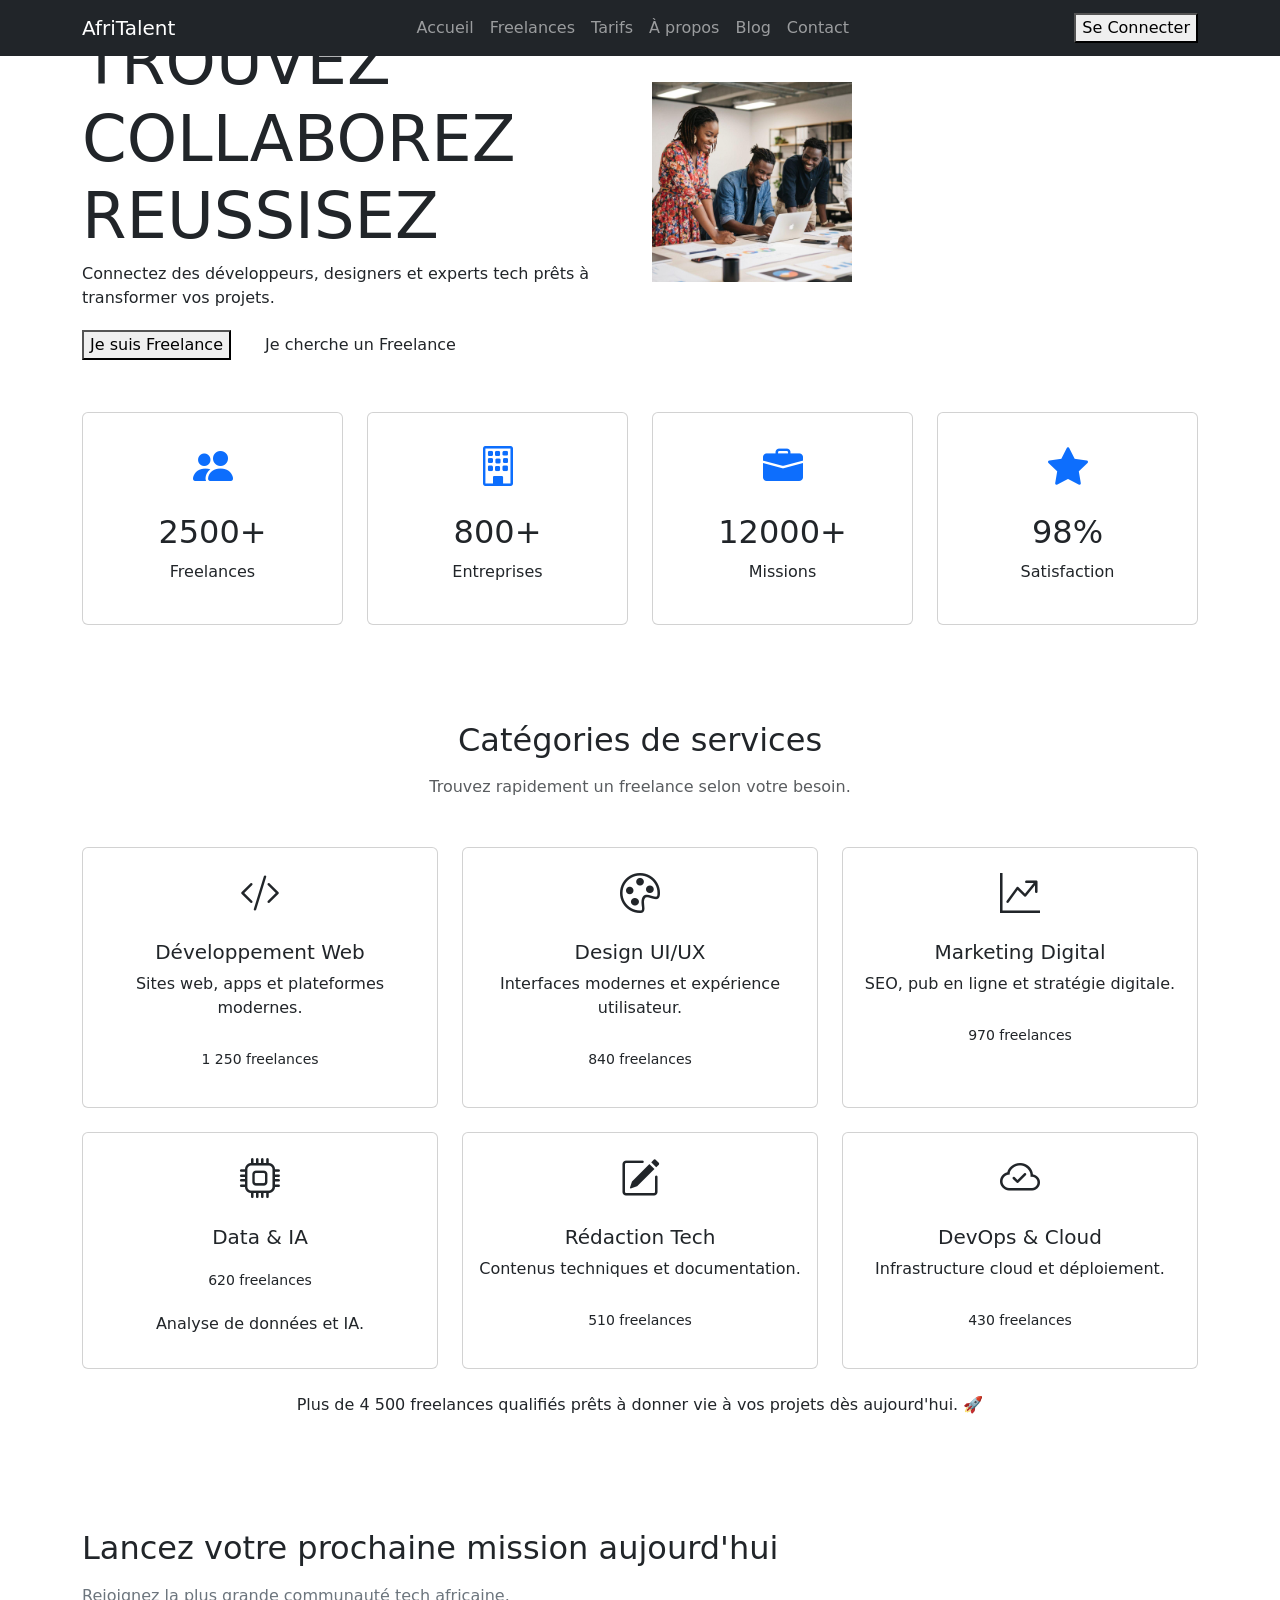
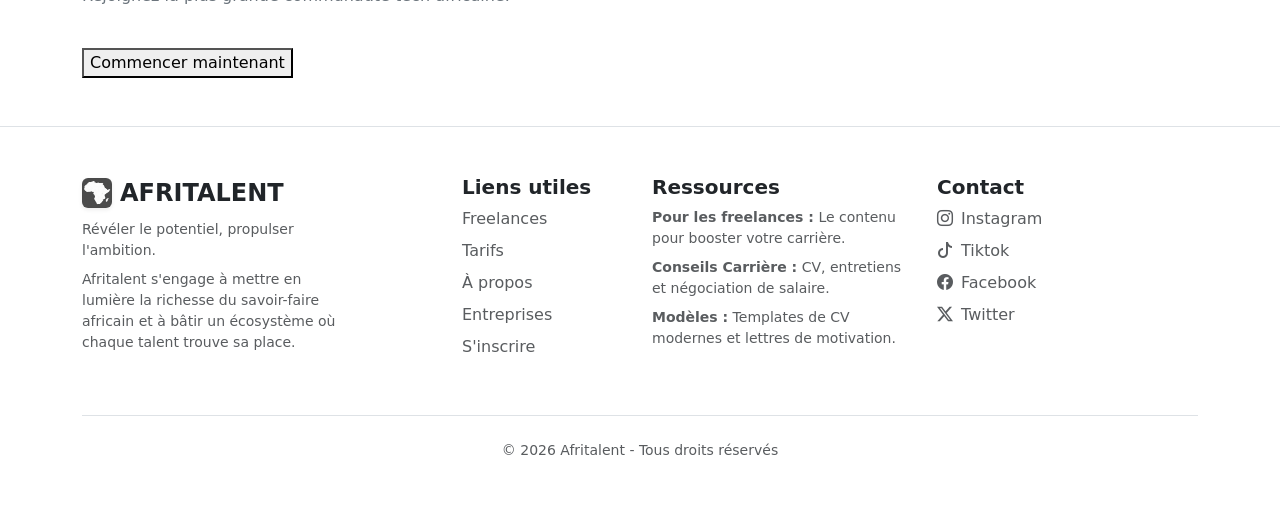
==== index.html @ 34db1966 "HTML : structure complète des 5 pages avec sections et contenu texte" ====
<!DOCTYPE html>
<html lang="fr">
<head>
    <meta charset="UTF-8">
    <meta name="viewport" content="width=device-width, initial-scale=1.0">
    <title>AfriTalent - Accueil</title>
       <!-- Bootstrap 5 via CDN : feuille de style -->
    <link href="https://cdn.jsdelivr.net/npm/bootstrap@5.3.7/dist/css/bootstrap.min.css" rel="stylesheet">
    <link href="https://cdn.jsdelivr.net/npm/bootstrap-icons@1.11.3/font/bootstrap-icons.css" rel="stylesheet">

      <!-- feuille de style -->
    <link rel="stylesheet" href="css/style.css">
</head>
<body>
 <!-- le contenue de mon site-->
<header>
 <!-- NAVBAR -->
 <nav class="navbar navbar-expand-lg fixed-top navbar-dark bg-dark ">
    <div class="container">

        <a class="navbar-brand" href="#">
            AfriTalent
        </a>

        <button class="navbar-toggler" type="button" data-bs-toggle="collapse" data-bs-target="#menu">
            <span class="navbar-toggler-icon"></span>
        </button>

        <div class="collapse navbar-collapse" id="menu">

            <ul class="navbar-nav mx-auto">

                <li class="nav-item"><a class="nav-link" href="index.html">Accueil</a></li>
                <li class="nav-item"><a class="nav-link" href="freelances.html">Freelances</a></li>
                <li class="nav-item"><a class="nav-link" href="tarif.html">Tarifs</a></li>
                <li class="nav-item"><a class="nav-link" href="about.html">À propos</a></li>
                <li class="nav-item"><a class="nav-link" href="contact.html">Blog</a></li>
                <li class="nav-item"><a class="nav-link" href="contact.html">Contact</a></li>

            </ul>

            <!-- Boutons à droite -->
            <div class="d-flex align-items-center gap-2">

                

               <button class="btn-gold"> Se Connecter </button>
            </div>

        </div>
    </div>
 </nav>
</header>
 <!-- HERO -->

<main>
  <section class="hero">

    <div class="container">

        <div class="row align-items-center">

            <div class="col-lg-6">

                <h1 class="mt-4 display-3">
                     TROUVEZ <br>
                     COLLABOREZ
                    <span>REUSSISEZ</span>
                    
                </h1>

                <p>
                    Connectez des développeurs, designers et experts tech
                    prêts à transformer vos projets.
                </p>

                <button class="btn-gold me-3">
                    Je suis Freelance
                </button>

                <button class="btn btn-gold">
                    Je cherche un Freelance
                </button>

            </div>

            <div class="col-lg-6">

                <img
                src="images/imageindex.jpg " class="hero-img" alt="Team" width="200">
                   <!-- Carte 1 -->
                     
            </div>

        </div>

    </div>

  </section>

  <!-- STATS -->
 <section class="container py-5">

    <div class="row g-4 text-center ">

        <!-- Freelances -->
        <div class="col-md-3 col-6">
            <div class="stat-box card h-100 py-4">

                <i class="bi bi-people-fill fs-1 text-primary  statt"></i><h2 class="mt-3">2500+</h2>
                <p>Freelances</p>
                

                

            </div>
        </div>

        <!-- Entreprises -->
        <div class="col-md-3 col-6">
            <div class="stat-box card h-100 py-4">

                <i class="bi bi-building fs-1 text-primary  statt"></i>

                <h2 class="mt-3">800+</h2>
                <p>Entreprises</p>

            </div>
        </div>

        <!-- Missions -->
        <div class="col-md-3 col-6">
            <div class="stat-box card h-100 py-4">

                <i class="bi bi-briefcase-fill fs-1 text-primary statt"></i>

                <h2 class="mt-3">12000+</h2>
                <p>Missions</p>

            </div>
        </div>

        <!-- Satisfaction -->
        <div class="col-md-3 col-6">
            <div class="stat-box card h-100 py-4">

                <i class="bi bi-star-fill fs-1 text-primary statt"></i>

                <h2 class="mt-3">98%</h2>
                <p>Satisfaction</p>

            </div>
        </div>

    </div>

  </section>


 <!-- SERVICES -->
 <section class="py-5">
  <div class="container">

    <h2 class="text-center mb-3">Catégories de services</h2>
    <p class="text-center mb-5 text-muted">
      Trouvez rapidement un freelance selon votre besoin.
    </p>

    <div class="row g-4">

      <!-- Web -->
      <div class="col-md-4">
        <div class="card h-100 text-center service-card">
          <div class="card-body">

            <i class="bi bi-code-slash fs-1 statt"></i>

            <h5 class="card-title mt-3">Développement Web</h5>

           

            <p class="card-text">Sites web, apps et plateformes modernes.</p>
             <!-- bouton freelances -->
            <button class="btn btn-sm btn-gold rounded-pill mt-2 mb-3">
              1 250 freelances
            </button>

          </div>
        </div>
      </div>

      <!-- Design -->
      <div class="col-md-4">
        <div class="card h-100 text-center service-card">
          <div class="card-body">

            <i class="bi bi-palette fs-1 statt"></i>

            <h5 class="card-title mt-3">Design UI/UX</h5>

            <p class="card-text">Interfaces modernes et expérience utilisateur.</p>
            
            <button class="btn btn-sm btn-gold rounded-pill mt-2 mb-3">
              840 freelances
            </button>


          </div>
        </div>
      </div>

      <!-- Marketing -->
      <div class="col-md-4">
        <div class="card h-100 text-center service-card">
          <div class="card-body">

            <i class="bi bi-graph-up-arrow fs-1 text-gold"></i>

            <h5 class="card-title mt-3">Marketing Digital</h5>

          

            <p class="card-text">SEO, pub en ligne et stratégie digitale.</p>
              <button class="btn btn-sm btn-gold rounded-pill mt-2 mb-3">
              970 freelances
            </button>

          </div>
        </div>
      </div>

      <!-- Data IA -->
      <div class="col-md-4">
        <div class="card h-100 text-center service-card">
          <div class="card-body">

            <i class="bi bi-cpu fs-1 text-gold"></i>

            <h5 class="card-title mt-3">Data & IA</h5>

            <button class="btn btn-sm btn-gold rounded-pill mt-2 mb-3">
              620 freelances
            </button>

            <p class="card-text">Analyse de données et IA.</p>

          </div>
        </div>
      </div>

      <!-- Rédaction -->
      <div class="col-md-4">
        <div class="card h-100 text-center service-card">
          <div class="card-body">

            <i class="bi bi-pencil-square fs-1 text-gold"></i>

            <h5 class="card-title mt-3">Rédaction Tech</h5>

           

            <p class="card-text">Contenus techniques et documentation.</p>
             <button class="btn btn-sm btn-gold rounded-pill mt-2 mb-3">
              510 freelances
            </button>

          </div>
        </div>
      </div>

      <!-- DevOps -->
      <div class="col-md-4">
        <div class="card h-100 text-center service-card">
          <div class="card-body">

            <i class="bi bi-cloud-check fs-1 text-gold"></i>

            <h5 class="card-title mt-3">DevOps & Cloud</h5>

            

            <p class="card-text">Infrastructure cloud et déploiement.</p>
               <button class="btn btn-sm btn-gold rounded-pill mt-2 mb-3">
              430 freelances
            </button>
          </div>
        </div>
      </div>
       
    </div>
     <p class="text-center mt-4">
            Plus de 4 500 freelances qualifiés prêts à donner vie à vos projets dès aujourd'hui. 🚀
        </p>
  </div>
 </section>


 <!-- CTA -->

 <section class="container my-5">

    <div class="cta">

        <h2>
            Lancez votre prochaine mission aujourd'hui
        </h2>

        <p class="mt-3 text-secondary">
            Rejoignez la plus grande communauté tech africaine.
        </p>

        <button class="btn-gold mt-4">
            Commencer maintenant
        </button>

    </div>

 </section>

 <footer>

    <footer class="py-5  border-top footer border-top" >
  <div class="container fade-in-section  ">
    <div class="row">
      <!-- Section Logo et Description (Col 1) -->
      <div class="col-lg-3 mb-3">
        <a class="d-inline-flex align-items-center mb-2 link-dark text-decoration-none" href="/" aria-label="Afritalent">
          <img src="images/afrique.jpg" width="30" height="30" class="me-2 rounded shadow-sm" alt="Afrique">
          <span class="fs-4 fw-bold">AFRITALENT</span>
        </a>
        <ul class="list-unstyled small text-muted">
          <li class="mb-2">Révéler le potentiel, propulser l'ambition.</li>
          <li class="mb-2">Afritalent s'engage à mettre en lumière la richesse du savoir-faire africain et à bâtir un écosystème où chaque talent trouve sa place.</li>
        </ul>
      </div>

      <!-- Liens Utiles (Col 2) -->
      <div class="col-12 col-md-6 col-lg-2 mb-3 offset-lg-1 mb-3">
        <h5 class="fw-bold">Liens utiles</h5>
        <ul class="list-unstyled">
          <li class="mb-2"><a href="freelances.html" class="text-decoration-none text-muted">Freelances</a></li>
          <li class="mb-2"><a href="tarifs.html" class="text-decoration-none text-muted">Tarifs</a></li>
          <li class="mb-2"><a href="about.html" class="text-decoration-none text-muted">À propos</a></li>
          <li class="mb-2"><a href="entreprises.html" class="text-decoration-none text-muted">Entreprises</a></li>
          <li class="mb-2"><a href="contact.html" class="text-decoration-none text-muted">S'inscrire</a></li>
        </ul>
      </div>

      <!-- Ressources (Col 3) -->
      <div class="col-12 col-md-6 col-lg-3  mb-3">
        <h5 class="fw-bold">Ressources</h5>
        <ul class="list-unstyled small text-muted">
          <li class="mb-2"><strong>Pour les freelances :</strong> Le contenu pour booster votre carrière.</li>
          <li class="mb-2"><strong>Conseils Carrière :</strong> CV, entretiens et négociation de salaire.</li>
          <li class="mb-2"><strong>Modèles :</strong> Templates de CV modernes et lettres de motivation.</li>
        </ul>
      </div>

      <!-- Contact / Social (Col 4) -->
      <div class="col-6 col-lg-2 mb-3">
        <h5 class="fw-bold">Contact</h5>
        <ul class="list-unstyled">
          <li class="mb-2">
            <a href="https://instagram.com" class="text-decoration-none text-muted">
              <i class="bi bi-instagram me-2"></i>Instagram
            </a>
          </li>
          <li class="mb-2">
            <a href="https://tiktok.com" class="text-decoration-none text-muted">
              <i class="bi bi-tiktok me-2"></i>Tiktok
            </a>
          </li>
          <li class="mb-2">
            <a href="https://facebook.com" class="text-decoration-none text-muted">
              <i class="bi bi-facebook me-2"></i>Facebook
            </a>
          </li>
          <li class="mb-2">
            <a href="https://twitter.com" class="text-decoration-none text-muted">
              <i class="bi bi-twitter-x me-2"></i>Twitter
            </a>
          </li>
        </ul>
      </div>
    </div>

    <!-- Copyright -->
    <div class="pt-4 mt-4 border-top text-center">
      <p class="text-muted small">© 2026 Afritalent - Tous droits réservés</p>
    </div>
  </div>
</footer>

</section>

 </footer>
</main>




     <!-- Bootstrap 5 via CDN : script JavaScript -->
    <script src="https://cdn.jsdelivr.net/npm/bootstrap@5.3.7/dist/js/bootstrap.bundle.min.js"></script>
     <!--  script JavaScript -->
    <script src="js/main.js"></script>

</body>
</html>
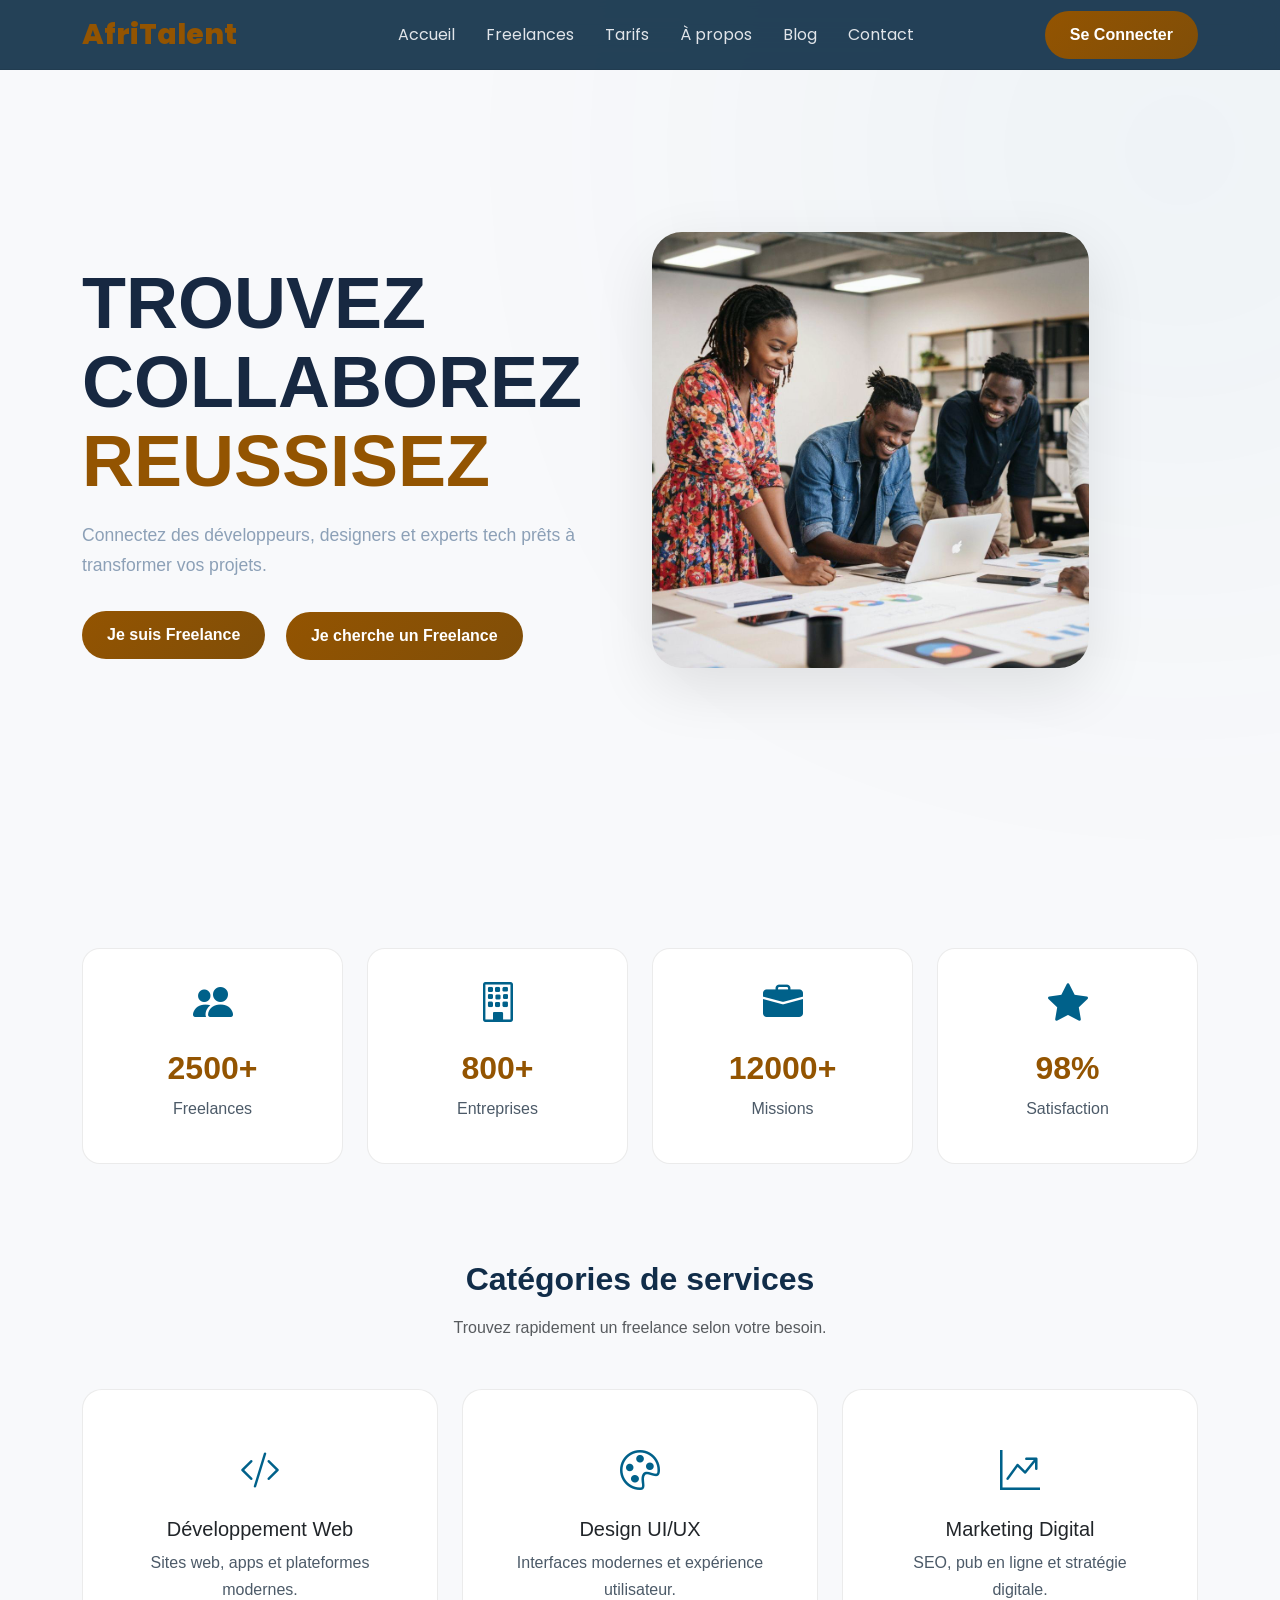
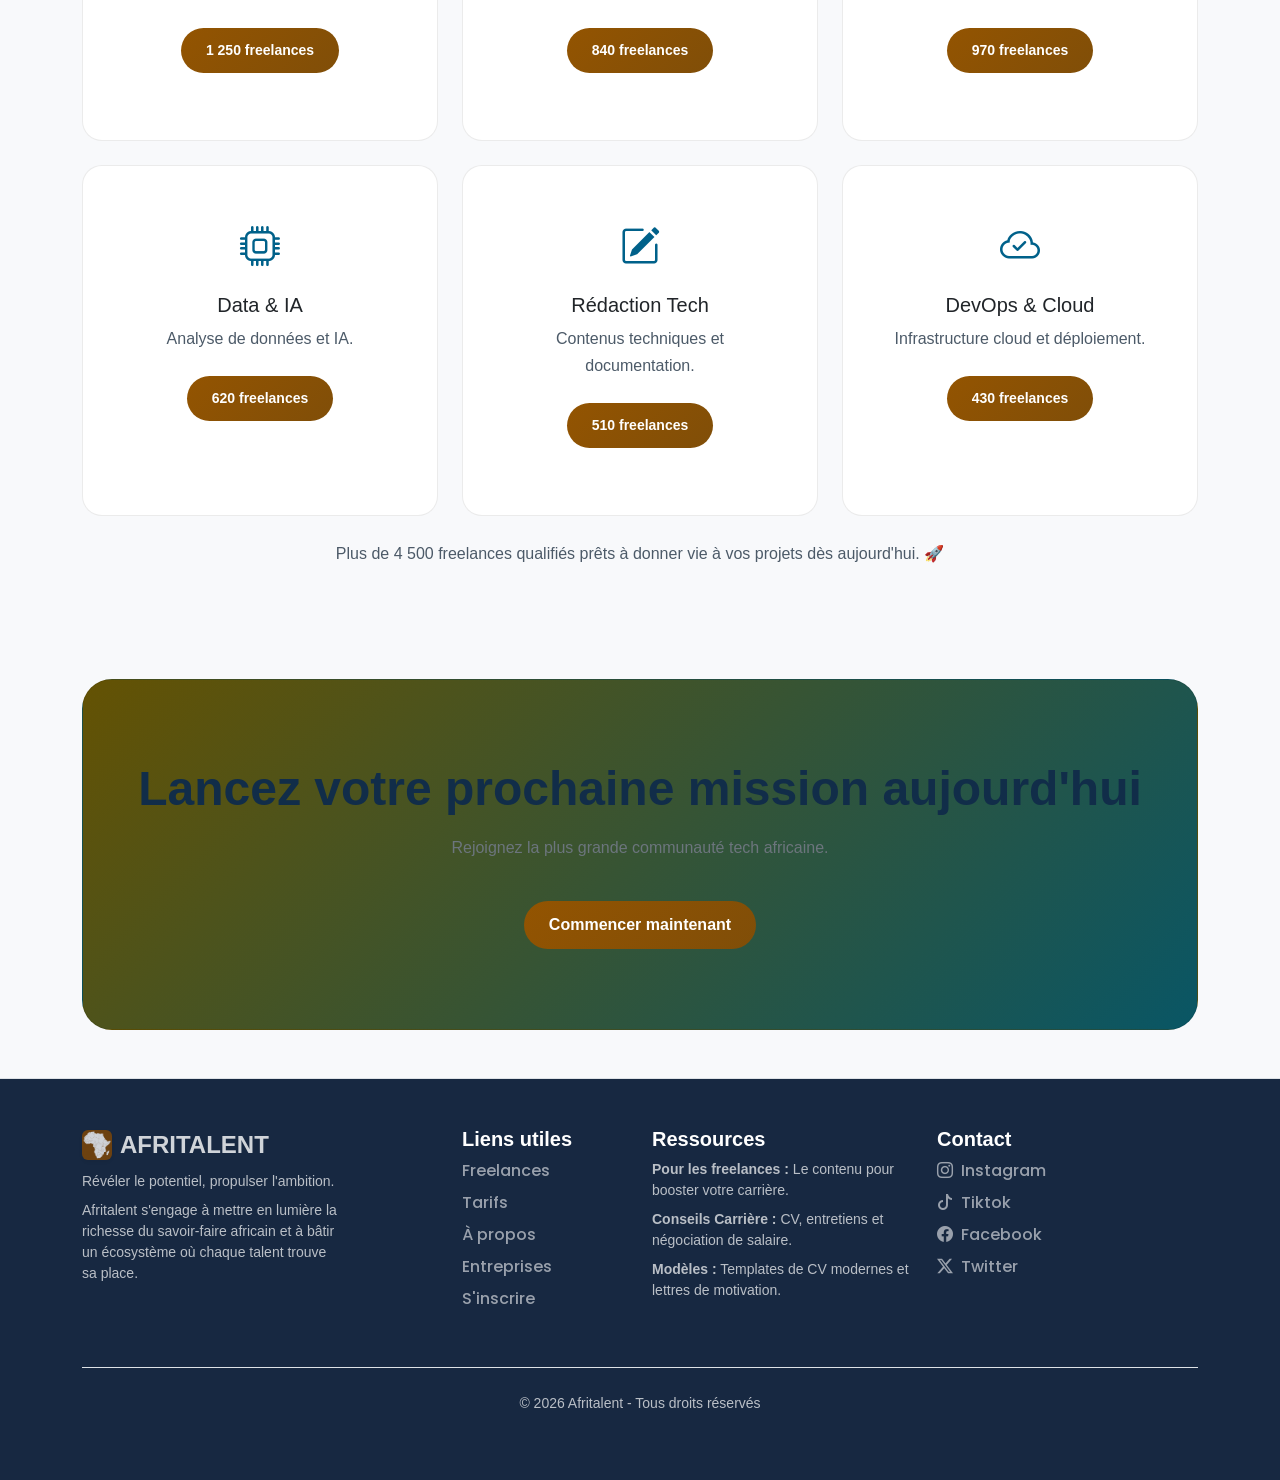
==== commit 0b347516: "CSS : variables, typographie, layout général et styles de base" ====
--- a/index.html
+++ b/index.html
@@ -7,6 +7,7 @@
        <!-- Bootstrap 5 via CDN : feuille de style -->
     <link href="https://cdn.jsdelivr.net/npm/bootstrap@5.3.7/dist/css/bootstrap.min.css" rel="stylesheet">
     <link href="https://cdn.jsdelivr.net/npm/bootstrap-icons@1.11.3/font/bootstrap-icons.css" rel="stylesheet">
+    <link href="https://fonts.googleapis.com/css2?family=Poppins:wght@300;400;500;600;700&display=swap" rel="stylesheet">
 
       <!-- feuille de style -->
     <link rel="stylesheet" href="css/style.css">
@@ -15,7 +16,7 @@
  <!-- le contenue de mon site-->
 <header>
  <!-- NAVBAR -->
- <nav class="navbar navbar-expand-lg fixed-top navbar-dark bg-dark ">
+ <nav class="navbar navbar-expand-lg fixed-top navbar-dark  ">
     <div class="container">
 
         <a class="navbar-brand" href="#">
@@ -23,7 +24,7 @@
         </a>
 
         <button class="navbar-toggler" type="button" data-bs-toggle="collapse" data-bs-target="#menu">
-            <span class="navbar-toggler-icon"></span>
+            <span class="navbar-toggler-icon"> </span>
         </button>
 
         <div class="collapse navbar-collapse" id="menu">
@@ -87,7 +88,7 @@
             <div class="col-lg-6">
 
                 <img
-                src="images/imageindex.jpg " class="hero-img" alt="Team" width="200">
+                src="images/imageindex.jpg " class="hero-img" alt="Team" >
                    <!-- Carte 1 -->
                      
             </div>
@@ -214,7 +215,7 @@
         <div class="card h-100 text-center service-card">
           <div class="card-body">
 
-            <i class="bi bi-graph-up-arrow fs-1 text-gold"></i>
+            <i class="bi bi-graph-up-arrow fs-1 statt"></i>
 
             <h5 class="card-title mt-3">Marketing Digital</h5>
 
@@ -234,16 +235,17 @@
         <div class="card h-100 text-center service-card">
           <div class="card-body">
 
-            <i class="bi bi-cpu fs-1 text-gold"></i>
+            <i class="bi bi-cpu fs-1 statt"></i>
 
             <h5 class="card-title mt-3">Data & IA</h5>
 
-            <button class="btn btn-sm btn-gold rounded-pill mt-2 mb-3">
+           
+
+            <p class="card-text">Analyse de données et IA.</p>
+             <button class="btn btn-sm btn-gold rounded-pill mt-2 mb-3">
               620 freelances
             </button>
 
-            <p class="card-text">Analyse de données et IA.</p>
-
           </div>
         </div>
       </div>
@@ -253,7 +255,7 @@
         <div class="card h-100 text-center service-card">
           <div class="card-body">
 
-            <i class="bi bi-pencil-square fs-1 text-gold"></i>
+            <i class="bi bi-pencil-square fs-1 statt"></i>
 
             <h5 class="card-title mt-3">Rédaction Tech</h5>
 
@@ -273,7 +275,7 @@
         <div class="card h-100 text-center service-card">
           <div class="card-body">
 
-            <i class="bi bi-cloud-check fs-1 text-gold"></i>
+            <i class="bi bi-cloud-check fs-1 statt"></i>
 
             <h5 class="card-title mt-3">DevOps & Cloud</h5>
 
@@ -319,14 +321,14 @@
 
  <footer>
 
-    <footer class="py-5  border-top footer border-top" >
+  <footer class="py-5  border-top footer border-top" >
   <div class="container fade-in-section  ">
     <div class="row">
       <!-- Section Logo et Description (Col 1) -->
       <div class="col-lg-3 mb-3">
         <a class="d-inline-flex align-items-center mb-2 link-dark text-decoration-none" href="/" aria-label="Afritalent">
           <img src="images/afrique.jpg" width="30" height="30" class="me-2 rounded shadow-sm" alt="Afrique">
-          <span class="fs-4 fw-bold">AFRITALENT</span>
+          <span class="fs-4 fw-bold text-white ">AFRITALENT</span>
         </a>
         <ul class="list-unstyled small text-muted">
           <li class="mb-2">Révéler le potentiel, propulser l'ambition.</li>
@@ -393,7 +395,7 @@
 
 </section>
 
- </footer>
+
 </main>
 
 
--- a/css/style.css
+++ b/css/style.css
@@ -0,0 +1,558 @@
+/* ==========================
+   RESET GLOBAL
+   Ici je remets tous les éléments à zéro
+   pour avoir un design propre et uniforme
+   ========================== */
+
+*{
+    margin:0; /* enlève les marges par défaut */
+    padding:0; /* enlève les espacements par défaut */
+    box-sizing:border-box; /* pour éviter les débordements */
+    font-family:'Outfit',sans-serif; /* police globale du site */
+}
+
+/* ==========================
+   THEME LIGHT (MON STYLE PRINCIPAL)
+   Ici je définis les couleurs générales du site
+   ========================== */
+
+body{
+    background:#c1dfff; /* couleur de fond du site */
+    color:#1a2c47; /* couleur principale du texte */
+    transition:.4s; /* animation douce quand changement */
+}
+
+/* VARIABLES CSS
+   Ici je stocke mes couleurs pour les réutiliser partout */
+:root{
+    --bg:#bfdaf6; /* fond global */
+    --card:#ffffff; /* couleur des cartes */
+
+    --primary:#00618a; /* couleur principale */
+    --primary-light:#0f7ea8; /* version claire */
+
+    --accent:#935401; /* couleur accent (boutons/titres) */
+    --accent-light:#804e08; /* version claire accent */
+
+    --text:#172841; /* texte principal */
+    --text-muted:#8ca0b7; /* texte secondaire */
+}
+.body{
+    background: var(--bg);
+}
+
+/* ==========================
+   NAVBAR (MENU EN HAUT)
+   ========================== */
+
+.navbar{
+    background:rgba(13, 45, 69, 0.9); /* fond semi transparent */
+    backdrop-filter:blur(20px); /* effet flou moderne */
+    border-bottom:1px solid rgba(0,0,0,0.08); /* petite séparation */
+}
+
+/* logo du site */
+.navbar-brand{
+    font-size:1.8rem; /* taille du logo */
+    font-weight:800; /* texte très gras */
+    color:var(--accent)!important; /* couleur accent */
+}
+
+/* liens du menu */
+.nav-link{
+    color:#e1e5ea!important; /* couleur des liens */
+    margin-left:15px; /* espace entre les liens */
+    transition:.3s; /* animation fluide */
+}
+
+/* effet quand je passe la souris sur les liens */
+.nav-link:hover{
+    color:var(--accent)!important; /* change couleur */
+}
+
+/* ==========================
+   BOUTON PRINCIPAL
+   ========================== */
+
+.btn-gold{
+    background:linear-gradient(
+        135deg,
+        var(--accent),
+        var(--accent-light)
+    ); /* dégradé du bouton */
+    color:white; /* texte blanc */
+    border:none; /* pas de bordure */
+    padding:12px 25px; /* espace interne */
+    border-radius:50px; /* bouton rond */
+    font-weight:700; /* texte gras */
+    transition:.3s; /* animation */
+}
+
+/* effet quand on passe la souris */
+.btn-gold:hover{
+    transform:translateY(-3px); /* petit effet de montée */
+}
+
+/* ==========================
+   HERO SECTION (ACCUEIL)
+   ========================== */
+
+.hero{
+    min-height:100vh; /* prend toute la hauteur écran */
+    display:flex; /* flexbox */
+    align-items:center; /* centre verticalement */
+    position:relative; /* pour les effets internes */
+    overflow:hidden; /* cache les débordements */
+}
+
+/* effet décoratif lumineux derrière le hero */
+.hero::before{
+    content:''; /* obligatoire pour afficher pseudo-element */
+    position:absolute;
+    width:500px;
+    height:500px;
+    background:var(--primary);
+    border-radius:50%; /* forme cercle */
+    filter:blur(250px); /* effet flou */
+    opacity:.12; /* transparence */
+    right:-150px; /* position droite */
+    top:-100px; /* position haut */
+}
+
+/* titre principal */
+.hero h1{
+    font-size:4.5rem; /* très grand titre */
+    font-weight:800; /* très gras */
+    line-height:1.1; /* espace entre lignes */
+    color: var(--text) !important;
+}
+
+/* mot accent dans le titre */
+.hero span{
+    color:var(--accent) ; /* couleur spéciale */
+}
+
+/* texte sous le titre */
+.hero p{
+    color:var(--text-muted); /* gris doux */
+    margin-top:20px; /* espace haut */
+    margin-bottom:30px; /* espace bas */
+    font-size:1.1rem; /* taille normale */
+}
+
+/* image du hero */
+.hero-img{
+    width:80%; /* je réduis la taille de l’image */
+    border-radius:30px; /* coins arrondis */
+    box-shadow:0 20px 60px rgba(0,0,0,.1); /* ombre douce */
+}
+
+/* ==========================
+   STATISTIQUES
+   ========================== */
+.stat-box{
+    background:var(--card);
+    padding:12px 15px;   /* 👈 réduit la hauteur */
+    border-radius:18px;
+    text-align:center;
+    border:1px solid rgba(0,0,0,0.08);
+    transition:.3s;
+    
+
+    min-height:50px;     /* 👈 rend la carte plus plate */
+    display:flex;        /* 👈 centre verticalement */
+    flex-direction:column;
+    justify-content:center;
+}
+/* effet hover des stats */
+.stat-box:hover{
+    transform:translateY(-8px); /* monte légèrement */
+    border: #003349;
+}
+
+/* nombre des stats */
+.stat-box h2{
+    color:var(--accent); /* couleur accent */
+    font-weight:800; /* gras */
+}
+
+/* ==========================
+   TITRES DE SECTION
+   ========================== */
+
+.section-title{
+    font-size:3rem; /* grand titre */
+    font-weight:800; /* gras */
+    text-align:center; /* centré */
+    margin-bottom:60px; /* espace bas */
+}
+
+/*
+   CARTES SERVICES
+   */
+
+.service-card{
+    background:var(--card); /* fond blanc */
+    border-radius:25px; /* coins arrondis */
+    overflow:hidden; /* cache débordement */
+    transition:.4s; /* animation */
+    border:1px solid var(--primary); /* bordure légère */
+}
+
+/* effet hover sur cartes */
+.service-card:hover{
+    transform:translateY(-10px); /* monte */
+    border-color:var(--primary-light); /* bordure bleue */
+    box-shadow:0 20px 40px rgba(0,0,0,0.08); /* ombre */
+}
+
+/* image dans les cartes */
+.service-card img{
+    width:100%; /* prend toute la largeur */
+    height:220px; /* hauteur fixe */
+    object-fit:cover; /* image bien coupée */
+}
+
+/* contenu carte */
+.service-card .content{
+    padding:25px; /* espace interne */
+}
+
+/* titre carte */
+.service-card h4{
+    font-weight:700; /* gras */
+}
+
+/* icônes */
+.service-card i{
+    color:var(--accent); /* couleur accent */
+    font-size:1.5rem; /* taille icône */
+}
+
+/* ==========================
+   CTA (BLOC ACTION)
+   ========================== */
+
+.cta{
+    background:linear-gradient(
+        135deg,
+        #645203,
+        #095665
+    ); /* dégradé clair */
+    border:1px solid rgba(0,0,0,0.08);
+    border-radius:30px;
+    padding:80px 40px;
+    text-align:center;
+}
+
+/* titre CTA */
+.cta h2{
+    font-size:3rem;
+    font-weight:800;
+}
+
+/* ==========================
+   FOOTER
+   ========================== */
+
+footer{
+    background:var(--text);   /* fond sombre */
+    color:#ffffff;        /* texte blanc */
+}
+
+footer a{
+    color:#ffffff !important;  /* liens blancs */
+    opacity:0.8;
+}
+
+footer a:hover{
+    opacity:1;
+    color:#064f69 !important; /* bleu au hover */
+}
+
+footer .text-muted{
+    color:rgba(255,255,255,0.7) !important;
+      
+}
+.af {
+    color: white !important;
+}
+
+/* ==========================
+   SECTION SERVICES GRID
+   ========================== */
+
+.services-categories{
+    padding: 100px 20px;
+    text-align: center;
+}
+
+/* grille responsive */
+.services-grid{
+    display: grid;
+    grid-template-columns: repeat(auto-fit, minmax(280px, 1fr));
+    gap: 30px;
+}
+
+/* cartes services */
+.service-card{
+    padding: 35px 25px;
+    border-radius: 20px;
+    background: #ffffff;
+    border: 1px solid rgba(0,0,0,0.08);
+    transition: all 0.35s ease;
+    cursor: pointer;
+}
+
+/* hover cartes */
+.service-card:hover{
+    transform: translateY(-10px);
+    border-color: var(--primary-light);
+    box-shadow: 0 20px 40px rgba(0,0,0,0.08);
+}
+
+/* icône services */
+.service-card .icon{
+    font-size: 3rem;
+    margin-bottom: 20px;
+}
+
+/* compteur freelances */
+.freelancers-count{
+    font-weight: 700;
+    color: var(--primary);
+}
+
+/* description section */
+.section-description{
+    max-width: 700px;
+    margin: 0 auto 60px;
+    font-size: 1.05rem;
+    line-height: 1.8;
+    color:#555;
+}
+
+/* texte bas de section */
+.services-footer{
+    margin-top: 50px;
+    font-size: 1.1rem;
+    font-weight: 600;
+}
+
+/* ==========================
+   BONUS FINAL
+   ========================== */
+
+.statt{
+    color:var(--primary) !important; /* couleur forcée */
+}
+
+/* css frelances */
+.special{
+    color: var(--accent) !important;
+}
+/* tarif */
+.Populaire{
+    background-color: var(--accent); /* bg pour le populaire */
+    border-color: var(--accent) !important;
+}
+/* css des boutons */
+/* Style de base pour tous les boutons */
+.btn-custom {
+    padding: 12px 24px !important;      /* Padding moyen */
+    border: none !important;
+    border-radius: 10px !important;
+    font-weight: bold !important;
+    cursor: pointer  !important;
+    
+}
+
+/* Couleur bleue nuit pour le premier */
+.b1 {
+    background-color:var(--text) !important; /* MidnightBlue */
+    color: white !important;
+}
+
+/* Couleur or pour le deuxième */
+.b2 {
+    background-color: var(--accent) !important; /* Gold */
+    color: #fcf9f9 !important;
+}
+.b3 {
+    background-color: var(--text);
+    color: #ffffff;
+}
+.border-gold{
+    border-radius: 10;
+    border-color: var(--accent);
+}
+ /* about */
+ /* =========================
+   CAROUSEL
+========================= */
+.carousel {
+  display: flex;
+  gap: 20px;
+  overflow-x: auto;
+  scroll-snap-type: x mandatory;
+  padding-bottom: 10px;
+  scroll-behavior: smooth;
+}
+
+.carousel::-webkit-scrollbar {
+  display: none;
+}
+
+
+
+/* hover */
+.carousel .card:hover {
+  transform: translateY(-6px);
+}
+
+/* =========================
+   CONTENU
+========================= */
+.carousel .card h3 {
+  font-size: 18px;
+  font-weight: 600;
+  margin-bottom: 10px;
+  color: inherit; /* IMPORTANT → respecte dark mode */
+}
+
+.carousel .card h3 i {
+  margin-right: 6px;
+  color: inherit; /* IMPORTANT → ne force pas bleu */
+}
+
+.carousel .card p {
+  font-size: 15px;
+  color: inherit; /* IMPORTANT → dark mode safe */
+  line-height: 1.5;
+}
+
+/* =========================
+   BOUTON
+========================= */
+.carousel .card button {
+  margin-top: 12px;
+  padding: 8px 14px;
+  
+
+  border: none;
+  border-radius: 10px;
+
+  background:var(--accent);
+  color: white;
+
+  cursor: pointer;
+  transition: 0.3s;
+}
+
+.carousel .card button:hover {
+  background: #02313e;
+  transform: scale(1.05);
+}
+/* 🌍 Police globale */
+body {
+    font-family: 'Poppins', sans-serif;
+    margin: 0;
+    padding: 0;
+    background-color: #f8f9fb;
+    color:var(--text);
+}
+
+/* 🔥 TITRES */
+h1 {
+    font-size: 2.5rem;
+    font-weight: 700;
+    color: var(--accent);
+    margin-bottom: 15px;
+}
+
+h2 {
+    font-size: 2rem;
+    font-weight: 600;
+    color: #112d49;
+}
+
+h3 {
+    font-size: 1.5rem;
+    font-weight: 600;
+    color: #1e354d;
+}
+
+/* 📄 PARAGRAPHES */
+p {
+    font-size: 1rem;
+    font-weight: 400;
+    line-height: 1.7;
+    color: #4c5a68;
+}
+
+/* 🔗 LIENS */
+
+a {
+    font-family: 'Poppins', sans-serif;
+    text-decoration: none;
+    color: var(--accent);
+    font-weight: 500;
+    transition: 0.3s;
+}
+
+a:hover {
+    color: var(--primary);
+    text-decoration: underline;
+}
+
+
+button:hover {
+    transform: translateY(-2px);
+    opacity: 0.9;
+}
+
+/* ✨ BONUS: petit style global clean */
+* {
+    box-sizing: border-box;
+}
+
+/* 🌍 Conteneur de la carte Google Maps */
+.map-container {
+    border-radius: 20px; /* arrondit les coins de la carte */
+    overflow: hidden; /* cache ce qui dépasse des bords arrondis */
+    height: 350px; /* fixe la hauteur de la carte */
+}
+
+/* 🗺️ iframe de la carte Google Maps */
+.map-container iframe {
+    width: 100%; /* prend toute la largeur du conteneur */
+    height: 100%; /* prend toute la hauteur du conteneur */
+    border: 0; /* enlève la bordure de l'iframe */
+}
+
+/* 🚫 Empêche le scroll horizontal sur toute la page */
+body {
+  overflow-x: hidden; /* cache le défilement horizontal */
+}
+/* 🖼️ IMAGE DE CONTACT (style général) */
+.contact-img {
+  border-radius: 20px; /* arrondit les coins de l'image */
+}
+
+/* 🖼️ IMAGE DE CONTACT (version complète + design moderne) */
+.contact-img {
+  width: 100%; /* l'image prend toute la largeur disponible */
+  max-width: 450px; /* limite la taille maximale */
+  border-radius: 18px; /* coins arrondis pour un style moderne */
+  border: 2px solid rgba(255,255,255,0.2); /* bordure légère transparente */
+  transition: all 0.4s ease; /* animation fluide lors des effets */
+  object-fit: cover; /* évite la déformation de l'image */
+}
+
+/* ✨ EFFET AU SURVOL (hover) */
+.contact-img:hover {
+  transform: scale(1.05); /* zoom léger au survol */
+  box-shadow: 0 10px 30px rgba(0, 0, 0, 0.4); /* ombre élégante */
+  border-color: #00bfff; /* bordure bleue au survol */
+}
+/* RESET CSS */
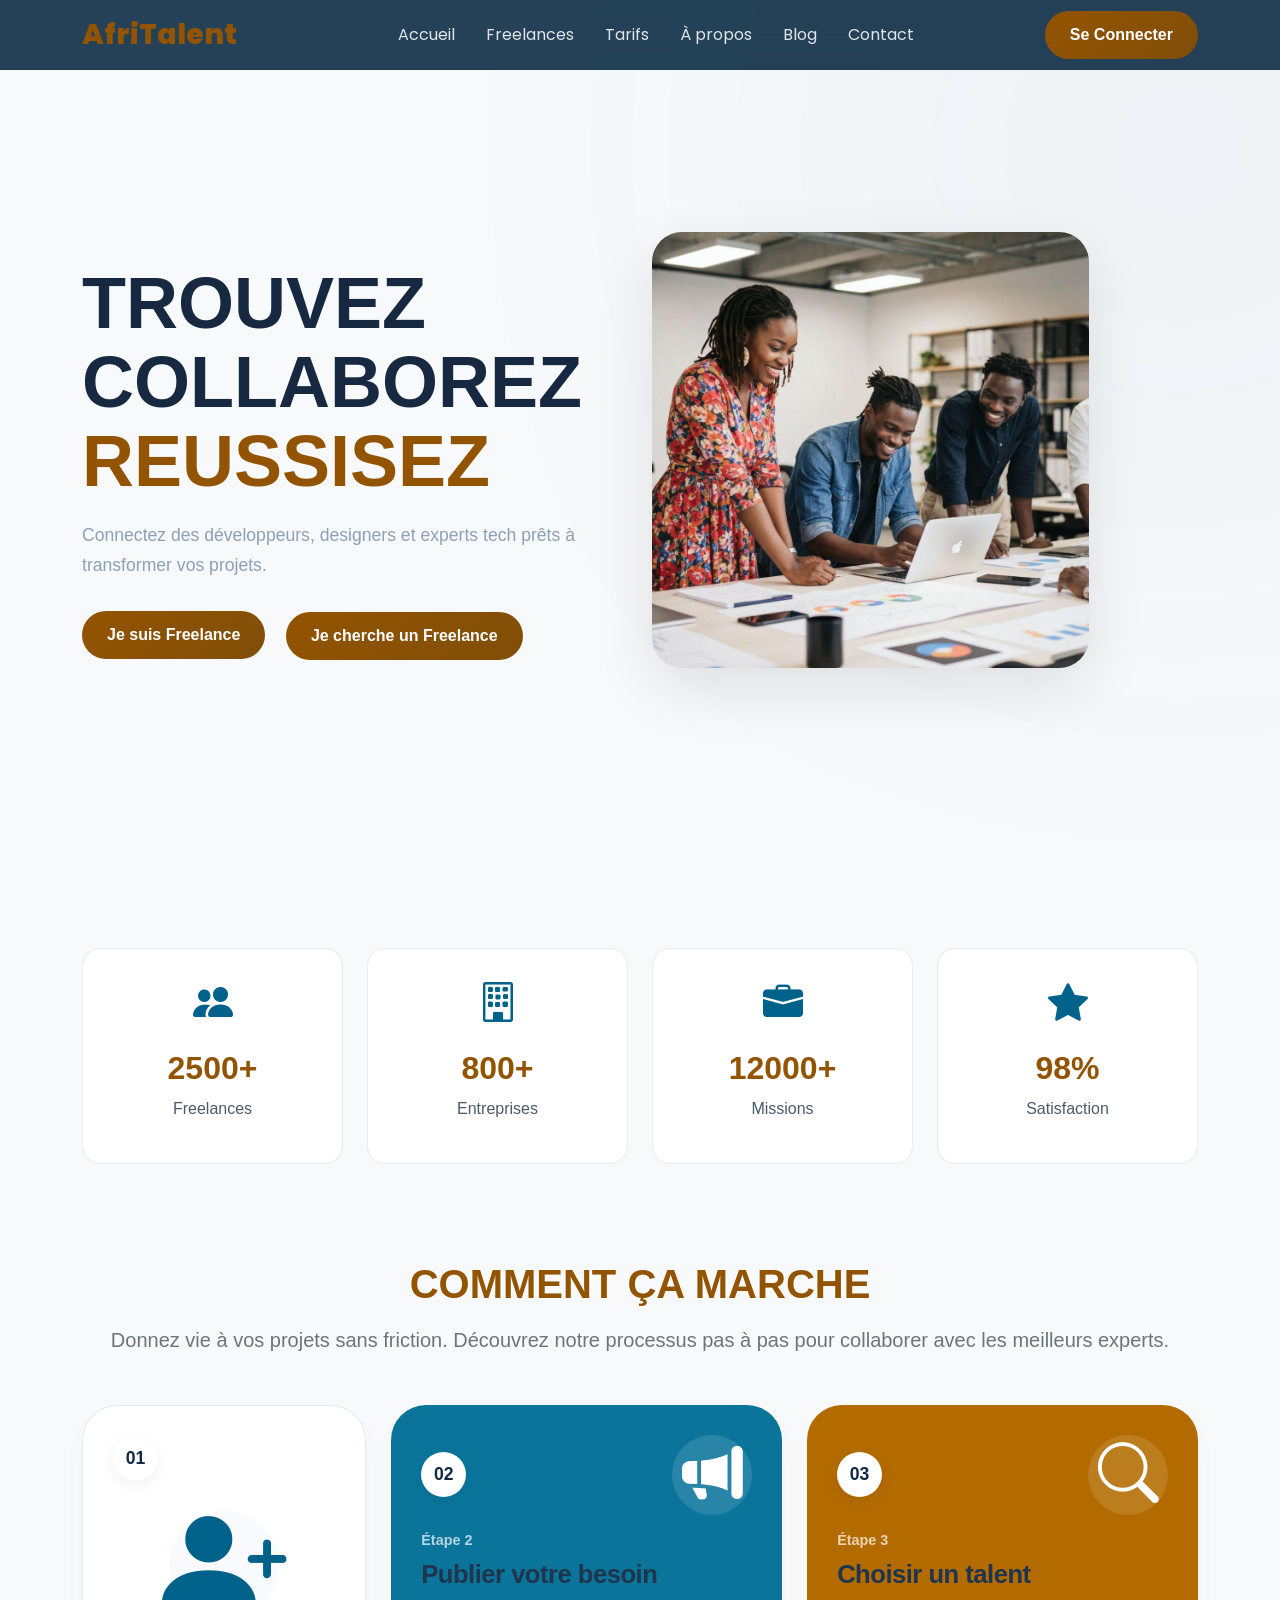
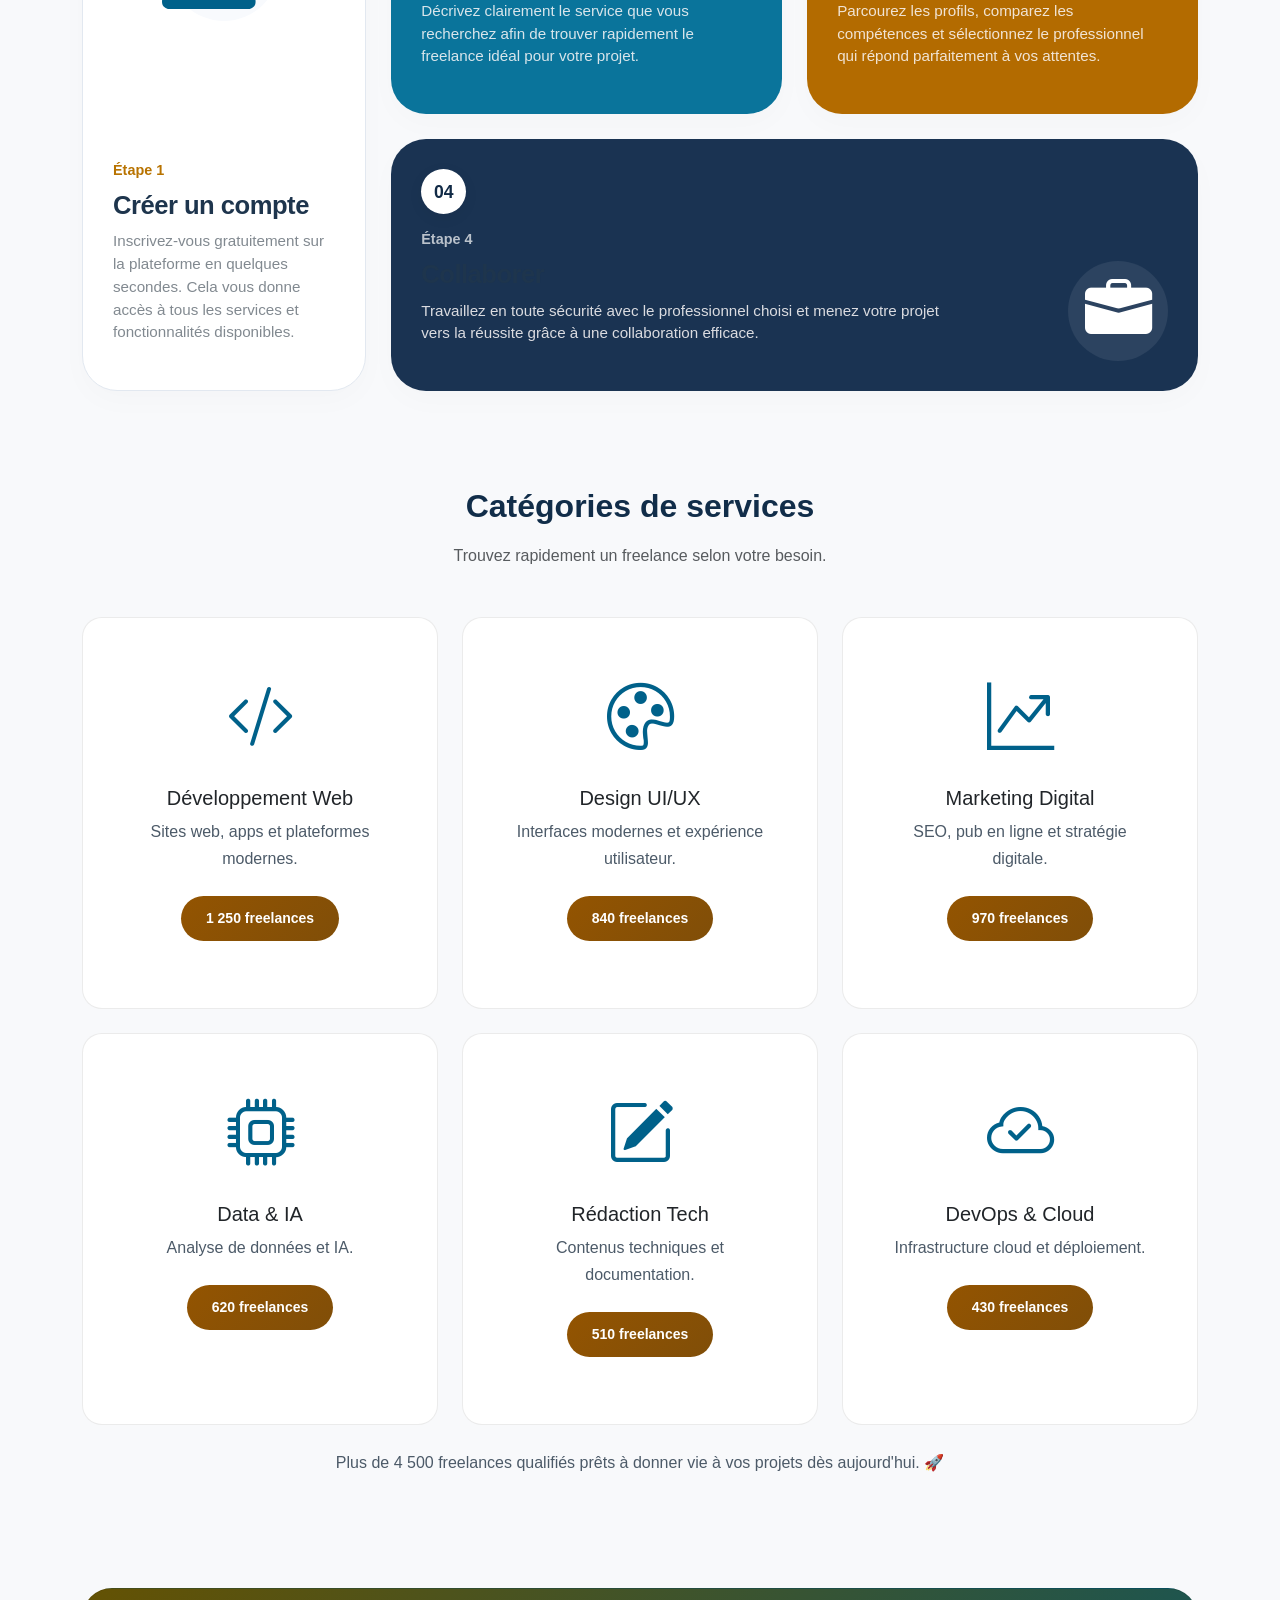
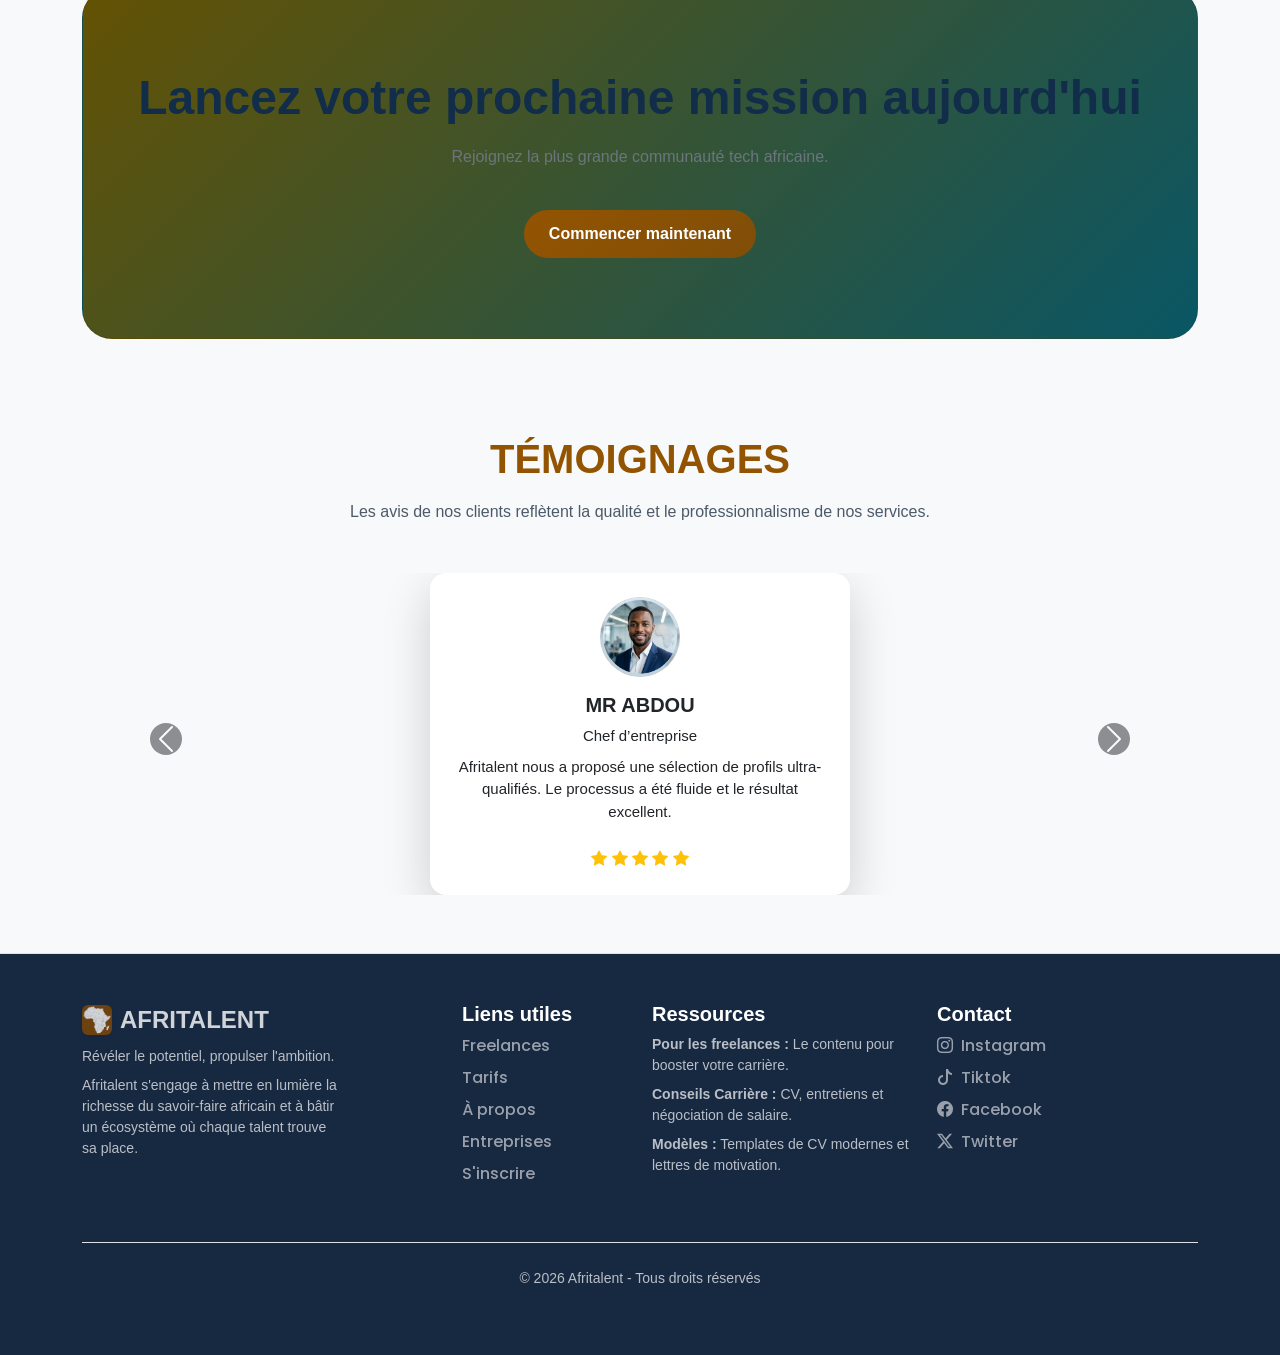
==== commit 0c442568: "CSS : Bento Grid, sections hero et catégories, effets hover" ====
--- a/index.html
+++ b/index.html
@@ -19,7 +19,7 @@
  <nav class="navbar navbar-expand-lg fixed-top navbar-dark  ">
     <div class="container">
 
-        <a class="navbar-brand" href="#">
+        <a class="navbar-brand " href="#">
             AfriTalent
         </a>
 
@@ -156,7 +156,98 @@
     </div>
 
   </section>
-
+ 
+<section id="comment-ca-marche" class="py-5 fade-in-section">
+    <div class="container">
+
+        <div class="text-center mb-5">
+            <h1 class="fw-bold">COMMENT ÇA MARCHE</h1>
+            <p class="lead text-secondary">
+                Donnez vie à vos projets sans friction. Découvrez notre processus pas à pas
+                pour collaborer avec les meilleurs experts.
+            </p>
+        </div>
+
+        <div class="bento-grid">
+
+            <!-- ETAPE 1 (Grande carte à gauche) -->
+            <div class="bento-card step1">
+                <div class="step-number">01</div>
+                
+                <!-- Icône "bb" agrandie au centre -->
+                <div class="icon-circle-large">
+                    <i class="bi bi-person-plus-fill"></i>
+                </div>
+
+                <div class="card-body-content">
+                    <span class="step-title">Étape 1</span>
+                    <h3>Créer un compte</h3>
+                    <p class="text-secondary">
+                        Inscrivez-vous gratuitement sur la plateforme en quelques secondes.
+                        Cela vous donne accès à tous les services et fonctionnalités disponibles.
+                    </p>
+                </div>
+            </div>
+
+            <!-- ETAPE 2 (Milieu Haut) -->
+            <div class="bento-card step2">
+                <div class="card-header-bento">
+                    <div class="step-number">02</div>
+                    <!-- Icône "bb" flottante à droite -->
+                    <div class="icon-floating">
+                        <i class="bi bi-megaphone-fill"></i>
+                    </div>
+                </div>
+                <div class="card-body-content">
+                    <span class="step-title">Étape 2</span>
+                    <h3>Publier votre besoin</h3>
+                    <p>
+                        Décrivez clairement le service que vous recherchez afin de trouver rapidement le freelance idéal pour votre projet.
+                    </p>
+                </div>
+            </div>
+
+            <!-- ETAPE 3 (Droite Haut) -->
+            <div class="bento-card step3">
+                <div class="card-header-bento">
+                    <div class="step-number">03</div>
+                    <!-- Icône "bb" flottante à droite -->
+                    <div class="icon-floating">
+                        <i class="bi bi-search"></i>
+                    </div>
+                </div>
+                <div class="card-body-content">
+                    <span class="step-title">Étape 3</span>
+                    <h3>Choisir un talent</h3>
+                    <p>
+                        Parcourez les profils, comparez les compétences et sélectionnez le professionnel qui répond parfaitement à vos attentes.
+                    </p>
+                </div>
+            </div>
+
+            <!-- ETAPE 4 (Large en bas) -->
+            <div class="bento-card step4">
+                <div class="card-header-bento">
+                    <div class="step-number">04</div>
+                </div>
+                <div class="card-body-content step4-flex">
+                    <div class="text-area">
+                        <span class="step-title">Étape 4</span>
+                        <h3>Collaborer</h3>
+                        <p>
+                            Travaillez en toute sécurité avec le professionnel choisi et menez votre projet vers la réussite grâce à une collaboration efficace.
+                        </p>
+                    </div>
+                    <!-- Icône "bb" valise en bas à droite -->
+                    <div class="icon-briefcase">
+                        <i class="bi bi-briefcase-fill"></i>
+                    </div>
+                </div>
+            </div>
+
+        </div>
+    </div>
+</section>
 
  <!-- SERVICES -->
  <section class="py-5">
@@ -174,7 +265,7 @@
         <div class="card h-100 text-center service-card">
           <div class="card-body">
 
-            <i class="bi bi-code-slash fs-1 statt"></i>
+            <i class="bi bi-code-slash fs-1 statt biii"></i>
 
             <h5 class="card-title mt-3">Développement Web</h5>
 
@@ -195,7 +286,7 @@
         <div class="card h-100 text-center service-card">
           <div class="card-body">
 
-            <i class="bi bi-palette fs-1 statt"></i>
+            <i class="bi bi-palette fs-1 statt  biii"></i>
 
             <h5 class="card-title mt-3">Design UI/UX</h5>
 
@@ -215,7 +306,7 @@
         <div class="card h-100 text-center service-card">
           <div class="card-body">
 
-            <i class="bi bi-graph-up-arrow fs-1 statt"></i>
+            <i class="bi bi-graph-up-arrow fs-1 statt biii"></i>
 
             <h5 class="card-title mt-3">Marketing Digital</h5>
 
@@ -235,7 +326,7 @@
         <div class="card h-100 text-center service-card">
           <div class="card-body">
 
-            <i class="bi bi-cpu fs-1 statt"></i>
+            <i class="bi bi-cpu fs-1 statt biii"></i>
 
             <h5 class="card-title mt-3">Data & IA</h5>
 
@@ -255,7 +346,7 @@
         <div class="card h-100 text-center service-card">
           <div class="card-body">
 
-            <i class="bi bi-pencil-square fs-1 statt"></i>
+            <i class="bi bi-pencil-square fs-1 statt biii"></i>
 
             <h5 class="card-title mt-3">Rédaction Tech</h5>
 
@@ -275,7 +366,7 @@
         <div class="card h-100 text-center service-card">
           <div class="card-body">
 
-            <i class="bi bi-cloud-check fs-1 statt"></i>
+            <i class="bi bi-cloud-check fs-1 statt  biii"></i>
 
             <h5 class="card-title mt-3">DevOps & Cloud</h5>
 
@@ -318,7 +409,110 @@
     </div>
 
  </section>
-
+<section id="SECTION-TEMOIGNAGES" class="py-5 afri-talent-hero-section ">
+
+  <div class="container fade-in-section">
+
+    <!-- TITRE -->
+    <div class="text-center mb-5">
+      <h1 class="fw-bold">TÉMOIGNAGES</h1>
+      <p class="">
+        Les avis de nos clients reflètent la qualité et le professionnalisme de nos services.
+      </p>
+    </div>
+
+    <!-- CAROUSEL -->
+    <div id="cardCarousel" class="carousel slide" data-bs-ride="carousel">
+
+      <div class="carousel-inner text-center">
+
+        <!-- ================= CARD 1 ================= -->
+        <div class="carousel-item active">
+          <div class="card testimonial-card mx-auto p-4 border-0 shadow-lg rounded-4" style="max-width: 420px;">
+
+            <img src="images/mr abdou.png" class="rounded-circle mx-auto mb-3" width="80">
+
+            <h5 class="fw-bold">MR ABDOU</h5>
+            <p class=" small mb-2">Chef d’entreprise</p>
+
+            <p class=" small">
+              Afritalent nous a proposé une sélection de profils ultra-qualifiés.
+              Le processus a été fluide et le résultat excellent.
+            </p>
+
+            <div class="text-warning mt-2">
+              <i class="bi bi-star-fill"></i>
+              <i class="bi bi-star-fill"></i>
+              <i class="bi bi-star-fill"></i>
+              <i class="bi bi-star-fill"></i>
+              <i class="bi bi-star-fill"></i>
+            </div>
+
+          </div>
+        </div>
+
+        <!-- ================= CARD 2 ================= -->
+        <div class="carousel-item">
+          <div class="card testimonial-card mx-auto p-4 border-0 shadow-lg rounded-4" style="max-width: 420px;">
+
+            <img src="images/aichatou.png" class="rounded-circle mx-auto mb-3" width="80">
+
+            <h5 class="fw-bold">AISHATOU</h5>
+            <p class="small mb-2">Freelance</p>
+
+            <p class="small">
+              Afritalent m’a permis de valoriser mes compétences et de travailler sur des projets innovants.
+            </p>
+
+            <div class="text-warning mt-2">
+              <i class="bi bi-star-fill"></i>
+              <i class="bi bi-star-fill"></i>
+              <i class="bi bi-star-fill"></i>
+              <i class="bi bi-star-fill"></i>
+              <i class="bi bi-star-fill"></i>
+            </div>
+
+          </div>
+        </div>
+
+        <!-- ================= CARD 3 ================= -->
+        <div class="carousel-item">
+          <div class="card testimonial-card mx-auto p-4 border-0 shadow-lg rounded-4" style="max-width: 420px;">
+
+            <img src="images/nasirou.png" class="rounded-circle mx-auto mb-3" width="80">
+
+            <h5 class="fw-bold">NASIR</h5>
+            <p class="small mb-2">Freelance</p>
+
+            <p class="small">
+              Une plateforme qui connecte vraiment les talents africains au marché global.
+            </p>
+
+            <div class="text-warning mt-2">
+              <i class="bi bi-star-fill"></i>
+              <i class="bi bi-star-fill"></i>
+              <i class="bi bi-star-fill"></i>
+              <i class="bi bi-star-fill"></i>
+              <i class="bi bi-star"></i>
+            </div>
+
+          </div>
+        </div>
+
+      </div>
+
+      <!-- CONTROLS -->
+      <button class="carousel-control-prev" type="button" data-bs-target="#cardCarousel" data-bs-slide="prev">
+        <span class="carousel-control-prev-icon bg-dark rounded-circle p-3"></span>
+      </button>
+
+      <button class="carousel-control-next" type="button" data-bs-target="#cardCarousel" data-bs-slide="next">
+        <span class="carousel-control-next-icon bg-dark rounded-circle p-3"></span>
+      </button>
+
+    </div>
+  </div>
+</section>
  <footer>
 
   <footer class="py-5  border-top footer border-top" >
--- a/css/style.css
+++ b/css/style.css
@@ -25,7 +25,7 @@
 /* VARIABLES CSS
    Ici je stocke mes couleurs pour les réutiliser partout */
 :root{
-    --bg:#bfdaf6; /* fond global */
+    --bg:#d4e6fa; /* fond global */
     --card:#ffffff; /* couleur des cartes */
 
     --primary:#00618a; /* couleur principale */
@@ -555,4 +555,226 @@
   box-shadow: 0 10px 30px rgba(0, 0, 0, 0.4); /* ombre élégante */
   border-color: #00bfff; /* bordure bleue au survol */
 }
-/* RESET CSS */
+/* ==========================================================================
+   CONFIGURATIONS GLOBALES & RESPONSIVE DU BENTO GRID
+   ========================================================================== */
+
+/* --- LE CONTENEUR PRINCIPAL BENTO (Mobile par défaut : empilement vertical) --- */
+.bento-grid {
+  display: grid;
+  grid-template-columns: 1fr; /* Sur mobile : 1 seule colonne prend tout l'écran */
+  gap: 25px;                  /* Espace entre chaque carte */
+}
+
+/* --- STRUCTURE COMMUNE DES CARTES --- */
+.bento-card {
+  border-radius: 35px;        /* Beaux bords très arrondis comme sur l'image */
+  padding: 30px;              /* Espace interne entre le contenu et les bords de la carte */
+  display: flex;
+  flex-direction: column;     /* Aligne les éléments du haut vers le bas */
+  position: relative;         /* Permet de positionner des éléments absolus à l'intérieur */
+  overflow: hidden;           /* Empêche les éléments internes de déborder des arrondis */
+  box-shadow: 0 10px 30px rgba(0, 0, 0, 0.02); /* Légère ombre douce sous les cartes */
+  
+  /* ANIMATION : Permet une transition fluide lors du survol (hover) */
+  transition: transform 0.3s cubic-bezier(0.25, 0.8, 0.25, 1), 
+              box-shadow 0.3s ease, 
+              background-color 0.3s ease;
+}
+
+/* --- EFFET AU SURVOL (HOVER EFFECT) --- */
+.bento-card:hover {
+  transform: translateY(-8px); /* Souline la carte en la décalant de 8px vers le haut */
+  box-shadow: 0 20px 40px rgba(0, 0, 0, 0.12); /* Rend l'ombre plus forte pour un effet de relief */
+  cursor: pointer;             /* Change le curseur en main cliquable */
+}
+
+/* Ajustements de couleurs spécifiques au survol pour donner de l'impact */
+.step1:hover {
+  background-color: #f8fafc;   /* Blanchit légèrement le fond au survol */
+}
+.step2:hover {
+  background-color: #0c82ad;   /* Éclaircit subtilement le bleu canard */
+}
+.step3:hover {
+  background-color: #c77700;   /* Éclaircit subtilement le marron/ocre */
+}
+.step4:hover {
+  background-color: #223f64;   /* Éclaircit subtilement le bleu marine sombre */
+}
+
+
+/* --- EN-TÊTE DES CARTES (Pour aligner le numéro et l'icône) --- */
+.card-header-bento {
+  display: flex;
+  justify-content: space-between; /* Met le numéro à gauche et l'icône tout à droite */
+  align-items: center;            /* Aligne les deux verticalement sur le même axe */
+  width: 100%;
+  margin-bottom: 15px;            /* Espace sous l'en-tête */
+}
+
+/* --- LE BLOC DE TEXTE --- */
+.card-body-content {
+  margin-top: auto;               /* Pousse le texte automatiquement vers le bas de la carte */
+}
+
+/* --- STYLE DES NUMÉROS (01, 02, etc.) --- */
+.step-number {
+  font-size: 1.1rem;
+  font-weight: 800;
+  background: white;              /* Fond blanc pour le rond */
+  color: #112a46;                 /* Couleur du texte interne */
+  width: 45px;
+  height: 45px;
+  border-radius: 50%;             /* Rend le fond parfaitement circulaire */
+  display: flex;
+  align-items: center;
+  justify-content: center;        /* Centre le numéro parfaitement au milieu du cercle */
+  box-shadow: 0 4px 15px rgba(0,0,0,0.06); /* Petite ombre sous le numéro */
+}
+
+/* --- TITRES ET PARAGRAPHES --- */
+.step-title {
+  display: block;
+  font-weight: 700;
+  font-size: 0.9rem;
+  margin-bottom: 8px;             /* Écritures "Étape X" */
+}
+
+.bento-card h3 {
+  font-size: 1.6rem;
+  font-weight: 700;
+  margin-bottom: 10px;            /* Titre principal de la carte */
+  letter-spacing: -0.5px;
+}
+
+.bento-card p {
+  font-size: 0.95rem;
+  line-height: 1.5;               /* Espace vertical entre les lignes de texte */
+  opacity: 0.85;   
+  color: #fcf9f9;               /* Rend le paragraphe légèrement plus doux à l'œil */
+}
+
+/* ==========================================================================
+   TAILLE ET DESIGN DES ICÔNES ("LES BB")
+   ========================================================================== */
+
+/* Étape 1 : Grand cercle au centre */
+.icon-circle-large {
+  width: 110px;
+  height: 110px;
+  background: #f8fafd;
+  border-radius: 50%;
+  display: flex;
+  align-items: center;
+  justify-content: center;
+  margin: 30px auto;              /* Centre le bloc horizontalement */
+}
+.icon-circle-large i {
+  font-size: 7.8rem;              /* Très grand Bootstrap Icon */
+  color: var(--primary);
+}
+
+/* Étapes 2 & 3 : Icônes flottantes du haut */
+.icon-floating {
+  width: 80px;
+  height: 80px;
+  background: rgba(255, 255, 255, 0.12); /* Cercle blanc transparent en arrière-plan */
+  border-radius: 50%;
+  display: flex;
+  align-items: center;
+  justify-content: center;
+}
+.icon-floating i {
+  font-size: 3.8rem;              /* Icône Bootstrap agrandie */
+  color: white;
+}
+
+/* Étape 4 : Icône Valise */
+.icon-briefcase {
+  background: rgba(255, 255, 255, 0.08);
+  width: 100px;
+  height: 100px;
+  border-radius: 50%;
+  display: flex;
+  align-items: center;
+  justify-content: center;
+}
+.icon-briefcase i {
+  font-size: 4.2rem;              /* Taille de la valise */
+  color: white;
+}
+
+/* ==========================================================================
+   COULEURS INITIALES DES CARTES
+   ========================================================================== */
+.step1 { background-color: #ffffff; color: #112a46; border: 1px solid #e2e8f0; }
+.step1 .step-title { color: #b87300; } /* Couleur ocre de l'Étape 1 */
+
+.step2 { background-color: #0a749b; color: white; } /* Bleu Canard */
+.step2 .step-title { color: rgba(255, 255, 255, 0.7); }
+
+.step3 { background-color: #b36b00; color: white; } /* Marron / Ocre Doré */
+.step3 .step-title { color: rgba(255, 255, 255, 0.7); }
+
+.step4 { background-color: #1a3352; color: white; } /* Bleu Marine Foncé */
+.step4 .step-title { color: rgba(255, 255, 255, 0.7); }
+
+
+/* ==========================================================================
+   AFFICHAGE POUR GRANDS ÉCRANS (ORDINATEURS) - MODE BENTO GRID RESPONSIVE
+   ========================================================================== */
+@media (min-width: 992px) {
+  .bento-grid {
+    /* La colonne 1 (carte blanche) est plus étroite (0.8fr) que les deux autres (1.1fr) */
+    grid-template-columns: 0.8fr 1.1fr 1.1fr;
+    
+    /* La ligne 1 (cartes bleues/marron) est moins haute (200px) que la ligne 2 (250px) */
+    grid-template-rows: minmax(200px, auto) minmax(250px, auto); 
+    gap: 25px;
+  }
+
+  /* --- POSITIONNEMENT STRICT DANS LA GRILLE --- */
+  
+  .step1 {
+    grid-column: 1;
+    grid-row: 1 / span 2; /* S'étire verticalement sur les 2 lignes à gauche */
+  }
+
+  .step2 {
+    grid-column: 2;
+    grid-row: 1;          /* Ligne du haut, au milieu */
+  }
+
+  .step3 {
+    grid-column: 3;
+    grid-row: 1;          /* Ligne du haut, à droite */
+  }
+
+  .step4 {
+    grid-column: 2 / span 2; /* S'étend horizontalement sur 2 colonnes (milieu + droite) */
+    grid-row: 2;          /* Ligne du bas */
+  }
+
+  /* --- ALIGNEMENT HORIZONTAL DE L'ÉTAPE 4 --- */
+  .step4-flex {
+    display: flex;
+    justify-content: space-between; /* Place le bloc texte à gauche et la valise à droite */
+    align-items: flex-end;          /* Aligne la valise tout en bas de la carte */
+    width: 100%;
+  }
+  
+  .step4-flex .text-area {
+    max-width: 70%;                 /* Empêche le texte d'écraser la valise à droite */
+  }
+}
+ /* bg du binto grid about */
+.kll {
+    background: var(--primary);
+}
+.etape3{
+    background: var(--accent-light);
+}
+.biii {
+    font-size: 4.2rem !important;
+}
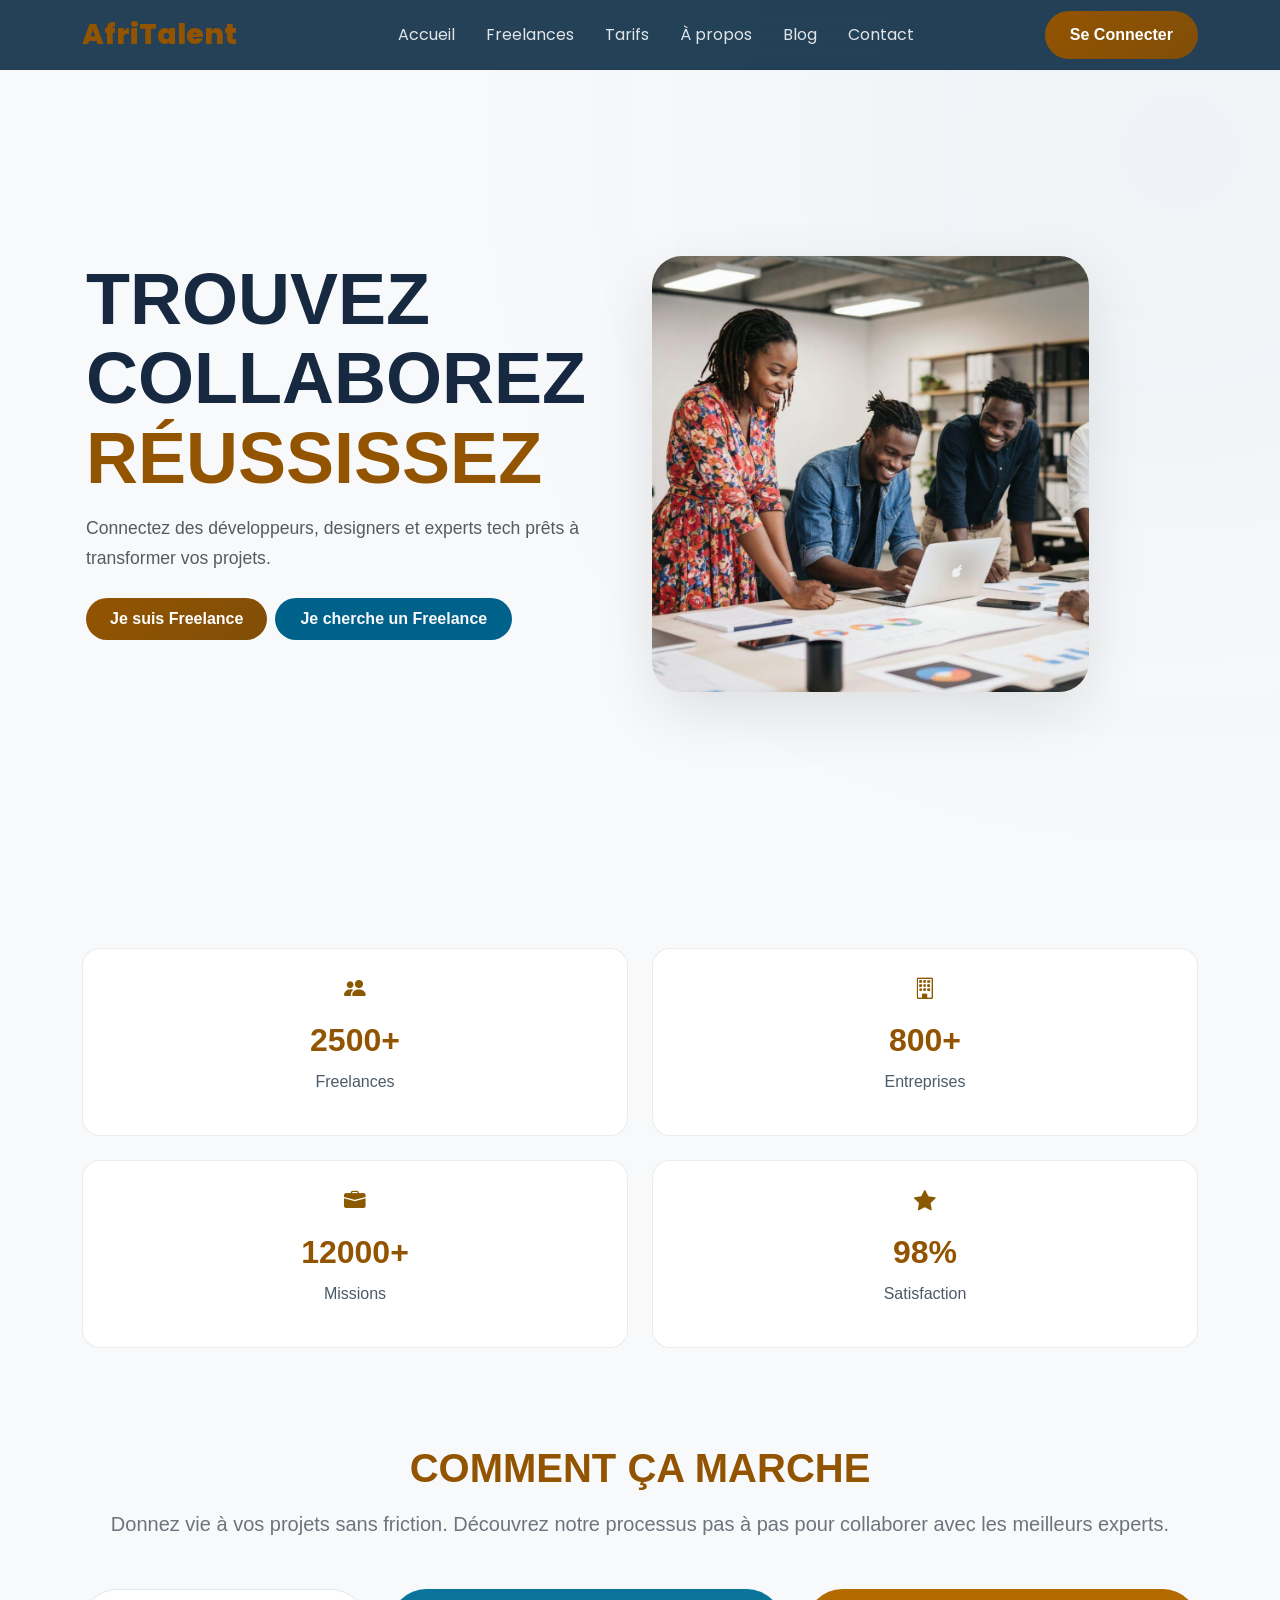
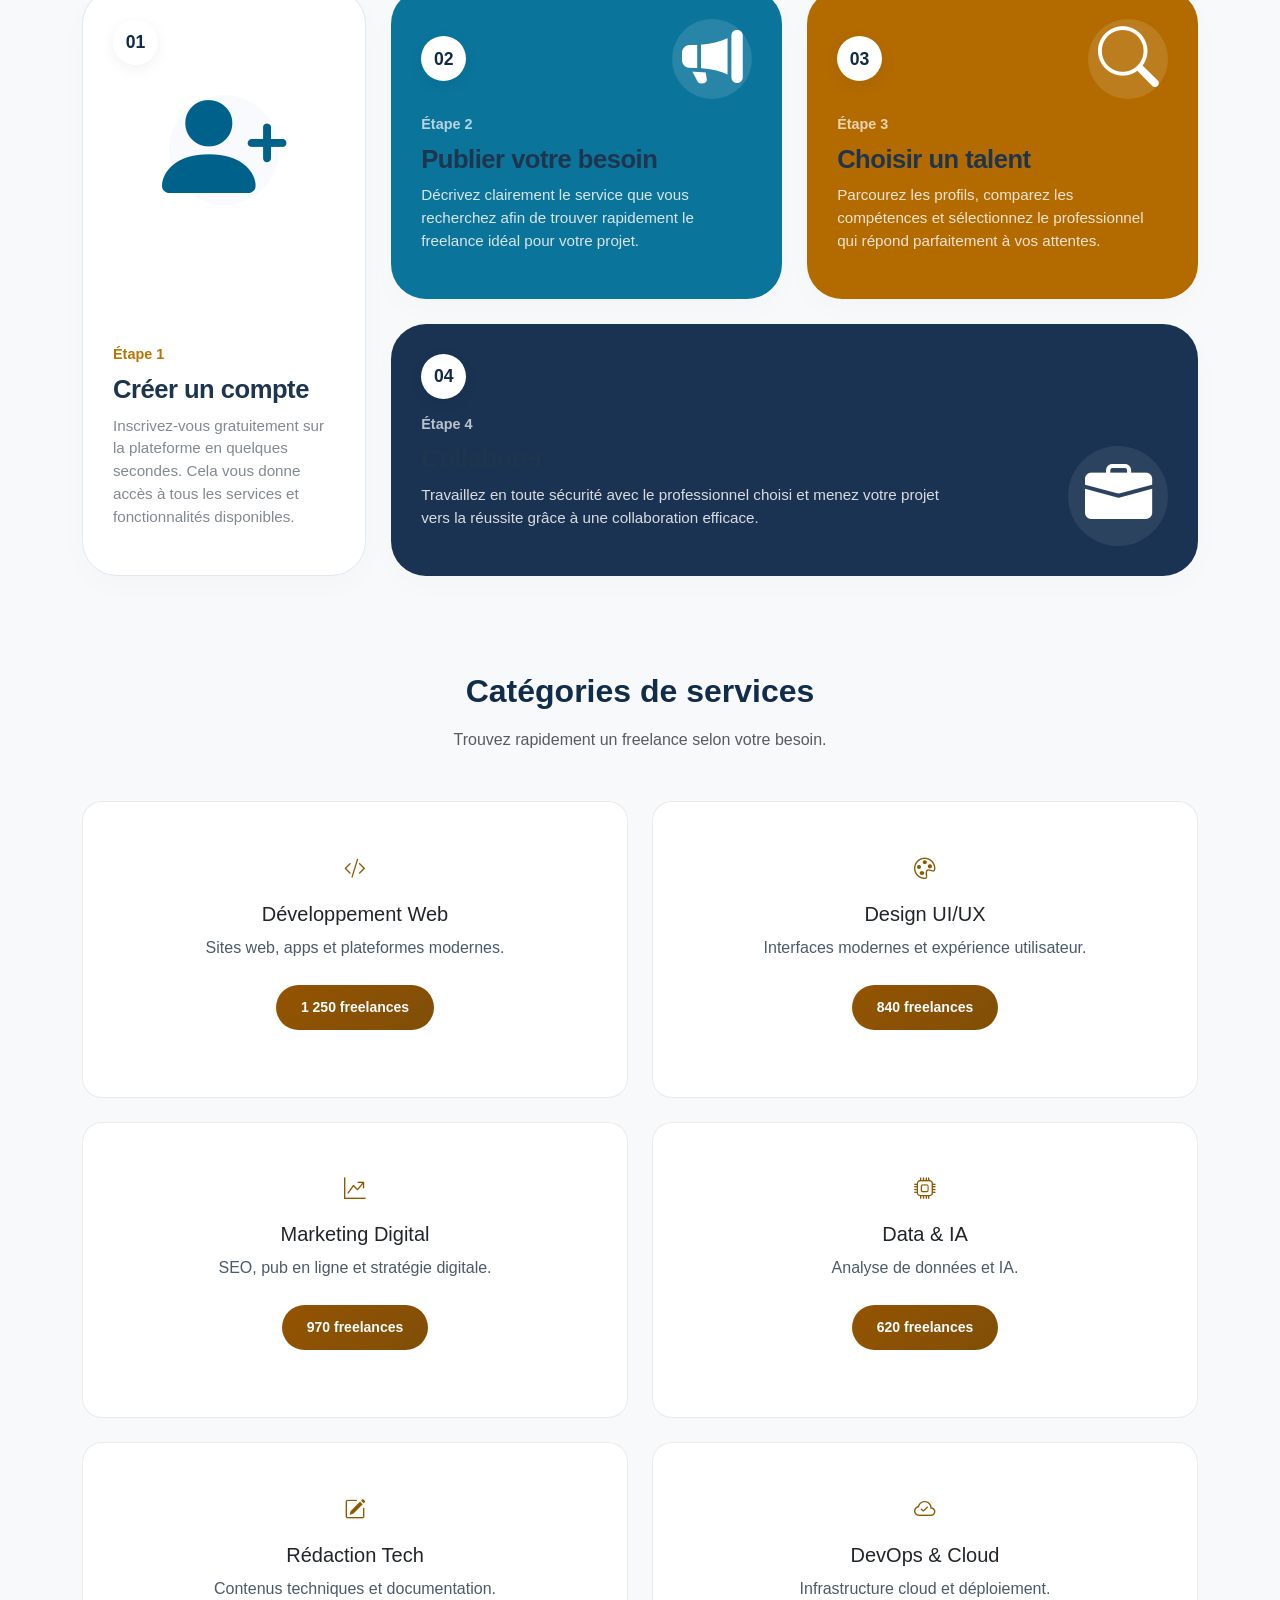
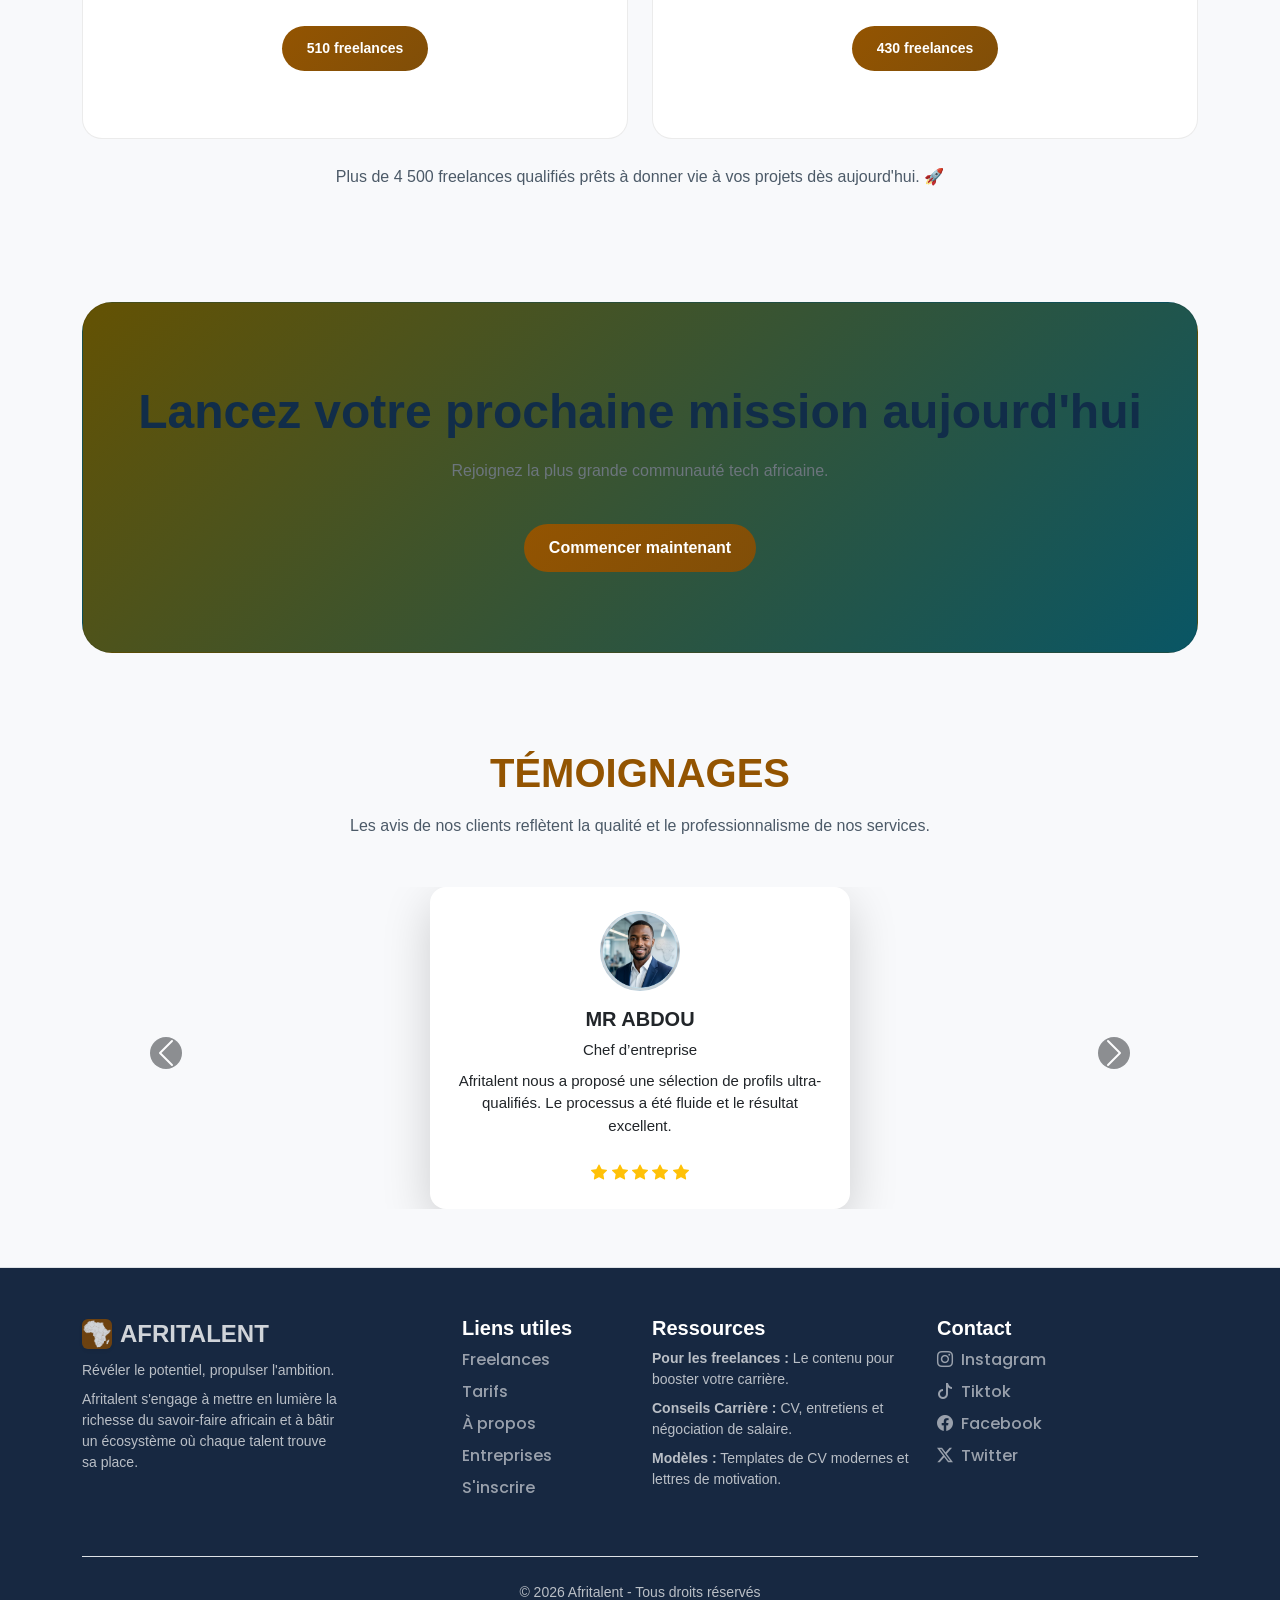
==== commit b62f109c: "CSS : responsive design mobile et tablette, media queries" ====
--- a/index.html
+++ b/index.html
@@ -61,31 +61,28 @@
 
         <div class="row align-items-center">
 
-            <div class="col-lg-6">
-
-                <h1 class="mt-4 display-3">
-                     TROUVEZ <br>
-                     COLLABOREZ
-                    <span>REUSSISEZ</span>
-                    
-                </h1>
-
-                <p>
-                    Connectez des développeurs, designers et experts tech
-                    prêts à transformer vos projets.
-                </p>
-
-                <button class="btn-gold me-3">
-                    Je suis Freelance
-                </button>
-
-                <button class="btn btn-gold">
-                    Je cherche un Freelance
-                </button>
-
-            </div>
-
-            <div class="col-lg-6">
+            <div class="col-12 col-md-6 text-center text-md-start px-3 mb-4">
+                  <h1 class="mt-4 display-5 display-sm-4 display-md-3 fw-bold text-uppercase line-height-tight">
+                             Trouvez <br>
+                           Collaborez <br>
+                        <span class="text-gold">Réussissez</span>
+                          </h1>
+
+                       <p class="my-3 text-muted">
+                        Connectez des développeurs, designers et experts tech prêts à transformer vos projets.
+                           </p>
+
+                         <div class="d-grid gap-2 d-sm-flex justify-content-sm-center justify-content-md-start mt-4">
+                          <button class="btn btn-gold py-2 px-4">
+                               Je suis Freelance
+                             </button>
+                       <button class="btn fw-bold  jecher py-2 px-4">
+                        Je cherche un Freelance
+                           </button>
+                         </div>
+             </div>
+
+            <div class=" col-12 col-lg-6 col-md-4 h-md-50 mt-5 image-container">
 
                 <img
                 src="images/imageindex.jpg " class="hero-img" alt="Team" >
@@ -105,7 +102,7 @@
     <div class="row g-4 text-center ">
 
         <!-- Freelances -->
-        <div class="col-md-3 col-6">
+        <div class="col-12 col-lg-6 col-md-4  ">
             <div class="stat-box card h-100 py-4">
 
                 <i class="bi bi-people-fill fs-1 text-primary  statt"></i><h2 class="mt-3">2500+</h2>
@@ -118,7 +115,7 @@
         </div>
 
         <!-- Entreprises -->
-        <div class="col-md-3 col-6">
+        <div class="col-12 col-lg-6 col-md-4 ">
             <div class="stat-box card h-100 py-4">
 
                 <i class="bi bi-building fs-1 text-primary  statt"></i>
@@ -130,7 +127,7 @@
         </div>
 
         <!-- Missions -->
-        <div class="col-md-3 col-6">
+        <div class="col-12 col-lg-6 col-md-4 ">
             <div class="stat-box card h-100 py-4">
 
                 <i class="bi bi-briefcase-fill fs-1 text-primary statt"></i>
@@ -142,7 +139,7 @@
         </div>
 
         <!-- Satisfaction -->
-        <div class="col-md-3 col-6">
+        <div class="col-12 col-lg-6 col-md-4 ">
             <div class="stat-box card h-100 py-4">
 
                 <i class="bi bi-star-fill fs-1 text-primary statt"></i>
@@ -261,7 +258,7 @@
     <div class="row g-4">
 
       <!-- Web -->
-      <div class="col-md-4">
+      <div class="col-12 col-lg-6 col-md-4 ">
         <div class="card h-100 text-center service-card">
           <div class="card-body">
 
@@ -282,7 +279,7 @@
       </div>
 
       <!-- Design -->
-      <div class="col-md-4">
+      <div class="col-12 col-lg-6 col-md-4 ">
         <div class="card h-100 text-center service-card">
           <div class="card-body">
 
@@ -302,7 +299,7 @@
       </div>
 
       <!-- Marketing -->
-      <div class="col-md-4">
+      <div class="col-12 col-lg-6 col-md-4 ">
         <div class="card h-100 text-center service-card">
           <div class="card-body">
 
@@ -322,7 +319,7 @@
       </div>
 
       <!-- Data IA -->
-      <div class="col-md-4">
+      <div class="col-12 col-lg-6 col-md-4 ">
         <div class="card h-100 text-center service-card">
           <div class="card-body">
 
@@ -342,7 +339,7 @@
       </div>
 
       <!-- Rédaction -->
-      <div class="col-md-4">
+      <div class="col-12 col-lg-6 col-md-4 ">
         <div class="card h-100 text-center service-card">
           <div class="card-body">
 
@@ -362,7 +359,7 @@
       </div>
 
       <!-- DevOps -->
-      <div class="col-md-4">
+      <div class="col-12 col-lg-6 col-md-4 ">
         <div class="card h-100 text-center service-card">
           <div class="card-body">
 
--- a/css/style.css
+++ b/css/style.css
@@ -404,7 +404,17 @@
 }
 
 
-
+/* bouton je cherches freelances  */
+.jecher{
+    background: var(--primary);
+    color: #f8fafc !important;
+    border-radius: 2cm;
+
+}
+.jecher:hover {
+    color: var(--text) !important;
+    background: #d4e2e9 !important;
+}
 /* hover */
 .carousel .card:hover {
   transform: translateY(-6px);
@@ -777,4 +787,166 @@
 }
 .biii {
     font-size: 4.2rem !important;
+}
+/* ==========================================================================
+   STRUCTURE RESPONSIVE TOTALE (À mettre tout en bas de style.css)
+   ========================================================================== */
+
+/* 1. TABLETTE ET PETITS ÉCRANS PC (Moins de 992px) 
+   -------------------------------------------------------------------------- */
+@media (max-width: 991.98px) {
+    /* Vos ajustements globaux pour tablettes */
+    
+}
+
+/* 2. TABLETTE FORMAT PORTRAIT (Moins de 768px) - Votre test 768px
+   -------------------------------------------------------------------------- */
+@media (max-width: 767.98px) {
+    .hero h1 {
+        font-size: 3rem !important; /* Le titre diminue un peu sur tablette */
+    }
+    
+    /* On peut réduire légèrement les paddings/espaces ici */
+    .hero {
+        padding: 50px 0;
+    }
+}
+
+/* 3. MOBILE (Moins de 576px) - Idéal pour vos tests à 375px et 301px
+   -------------------------------------------------------------------------- */
+@media (max-width: 575.98px) {
+    /* --- SECTION HERO (Ajustement du texte qui débordait) --- */
+    .hero h1 {
+        font-size: 2rem !important;       /* Taille parfaite pour 375px et moins */
+        line-height: 1.15 !important;     /* Évite le chevauchement des lignes */
+        letter-spacing: -0.5px;
+    }
+
+    .hero p {
+        font-size: 0.95rem !important;    /* Paragraphe plus lisible sur mobile */
+        margin-bottom: 1.5rem !important;
+    }
+
+    /* --- BOUTONS --- */
+    /* On s'assure que les boutons prennent de la place mais restent cliquables */
+    .hero .btn {
+        width: 100% !important;           /* Force les boutons à s'empiler proprement */
+        padding: 12px 20px !important;    /* Plus facile à cliquer avec le pouce */
+        font-size: 0.95rem !important;
+    }
+
+    /* --- IMAGE --- */
+    .hero-img {
+        width: 100% !important;
+        max-height: 300px;                /* Évite que l'image soit trop haute sur mobile */
+        object-fit: cover;
+        margin-top: 20px;
+    }
+}
+
+/* 4. TRÈS PETITS MOBILES (Moins de 340px) - Sécurité pour l'écran à 301px vu avant
+   -------------------------------------------------------------------------- */
+@media (max-width: 340px) {
+    .hero h1 {
+        font-size: 1.7rem !important;     /* Réduction ultime pour les mini-écrans */
+    }
+}
+
+/* ==========================================================================
+   CARROUSEL HORIZONTAL GLISSANT (100% RESPONSIVE & SANS BOUTONS)
+   ========================================================================== */
+
+/* 1. Conteneur principal (Masque tout débordement vertical indésirable) */
+.cards-slider-container {
+    width: 100% !important;
+    overflow-x: hidden !important; /* Empêche la page entière de scroller horizontalement */
+    padding: 20px 0 !important;
+}
+
+/* 2. Le rail coulissant (Gère le défilement horizontal et l'effet aimanté) */
+.cards-slider {
+    display: flex !important;          /* Aligne toutes les cartes sur une seule ligne */
+    gap: 20px !important;              /* Crée un espace uniforme entre chaque carte */
+    overflow-x: auto !important;       /* Active le défilement horizontal */
+    scroll-snap-type: x mandatory !important; /* Force l'effet "aimanté" (le scroll s'arrête pile sur une carte) */
+    scroll-behavior: smooth !important;/* Rend le glissement fluide */
+    padding: 10px 20px !important;     /* Espace interne pour ne pas couper les ombres des cartes */
+    
+    /* Optimisation du défilement tactile sur iOS (Safari) */
+    -webkit-overflow-scrolling: touch !important; 
+}
+
+/* 3. Masquage esthétique de la barre de défilement (Scrollbar) */
+.cards-slider::-webkit-scrollbar {
+    display: none !important; /* Cache la barre de défilement sur Chrome, Safari et Opera */
+}
+
+.cards-slider {
+    -ms-overflow-style: none !important;  /* Cache la barre de défilement sur Internet Explorer et Edge */
+    scrollbar-width: none !important;     /* Cache la barre de défilement sur Firefox */
+}
+
+/* 4. Style individuel des cartes (Fixe la largeur pour le glissement) */
+.cardvaleur {
+    flex: 0 0 290px !important;        /* Force chaque carte à faire exactement 290px de large sur mobile */
+    scroll-snap-align: center !important; /* Centre automatiquement la carte à l'écran après le glissement */
+    border: none !important;           /* Supprime la bordure par défaut de Bootstrap */
+    border-radius: 15px !important;    /* Arrondit les angles de la carte */
+    box-shadow: 0 10px 30px rgba(0, 0, 0, 0.08) !important; /* Ajoute une ombre douce */
+    background: #ffffff !important;    /* Force le fond blanc pour détacher la carte */
+}
+
+/* 5. Corps interne de la carte (Aligne le contenu et le bouton) */
+.cardvaleurbody {
+    border-radius: 15px !important;    /* Assure que le fond épouse les angles arrondis */
+    min-height: 290px !important;      /* Force toutes les cartes à avoir exactement la même hauteur */
+    display: flex !important;          /* Active Flexbox pour organiser le contenu verticalement */
+    flex-direction: column !important; /* Aligne les éléments du haut vers le bas */
+    justify-content: space-between !important; /* Pousse le bouton tout en bas et le titre tout en haut */
+}
+
+/* 6. Style des icônes et des titres */
+.statt {
+    color: #8B5A00 !important;         /* Applique votre couleur Or */
+    font-size: 1.35rem !important;     /* Taille de police adaptée aux smartphones */
+    font-weight: 600 !important;       /* Titre en semi-gras */
+}
+
+.statt i {
+    margin-right: 8px !important;      /* Espace entre l'icône Bootstrap et le texte */
+}
+
+/* 7. Style du bouton de la carte */
+.btn-gold-slider {
+    background-color: #063542 !important; /* Fond couleur Or */
+    color: #ffffff !important;            /* Texte blanc */
+    border: none !important;              /* Pas de bordure */
+    padding: 10px 20px !important;        /* Espacement interne pour un bouton large */
+    border-radius: 25px !important;       /* Bouton au format capsule (très arrondi) */
+    font-weight: 500 !important;
+    cursor: pointer !important;
+    transition: background 0.3s ease !important; /* Animation fluide au survol */
+}
+
+.btn-gold-slider:hover {
+    background-color: #a66d00 !important; /* Version légèrement plus claire au survol */
+}
+
+/* ==========================================================================
+   MEDIA QUERIES (AJUSTEMENTS TABLETTES ET ORDINATEURS)
+   ========================================================================== */
+
+/* Écrans intermédiaires (Tablettes à partir de 768px) */
+@media (min-width: 768px) {
+    .cardvaleur {
+        flex: 0 0 330px !important;    /* Élargit les cartes à 330px sur tablette */
+    }
+}
+
+/* Grands écrans (Ordinateurs à partir de 1200px) */
+@media (min-width: 1200px) {
+    .cards-slider {
+        justify-content: center !important; /* Centre la grille complète de cartes s'il y a assez de place */
+        overflow-x: visible !important;     /* Désactive le scroll devenu inutile sur grand écran */
+    }
 }
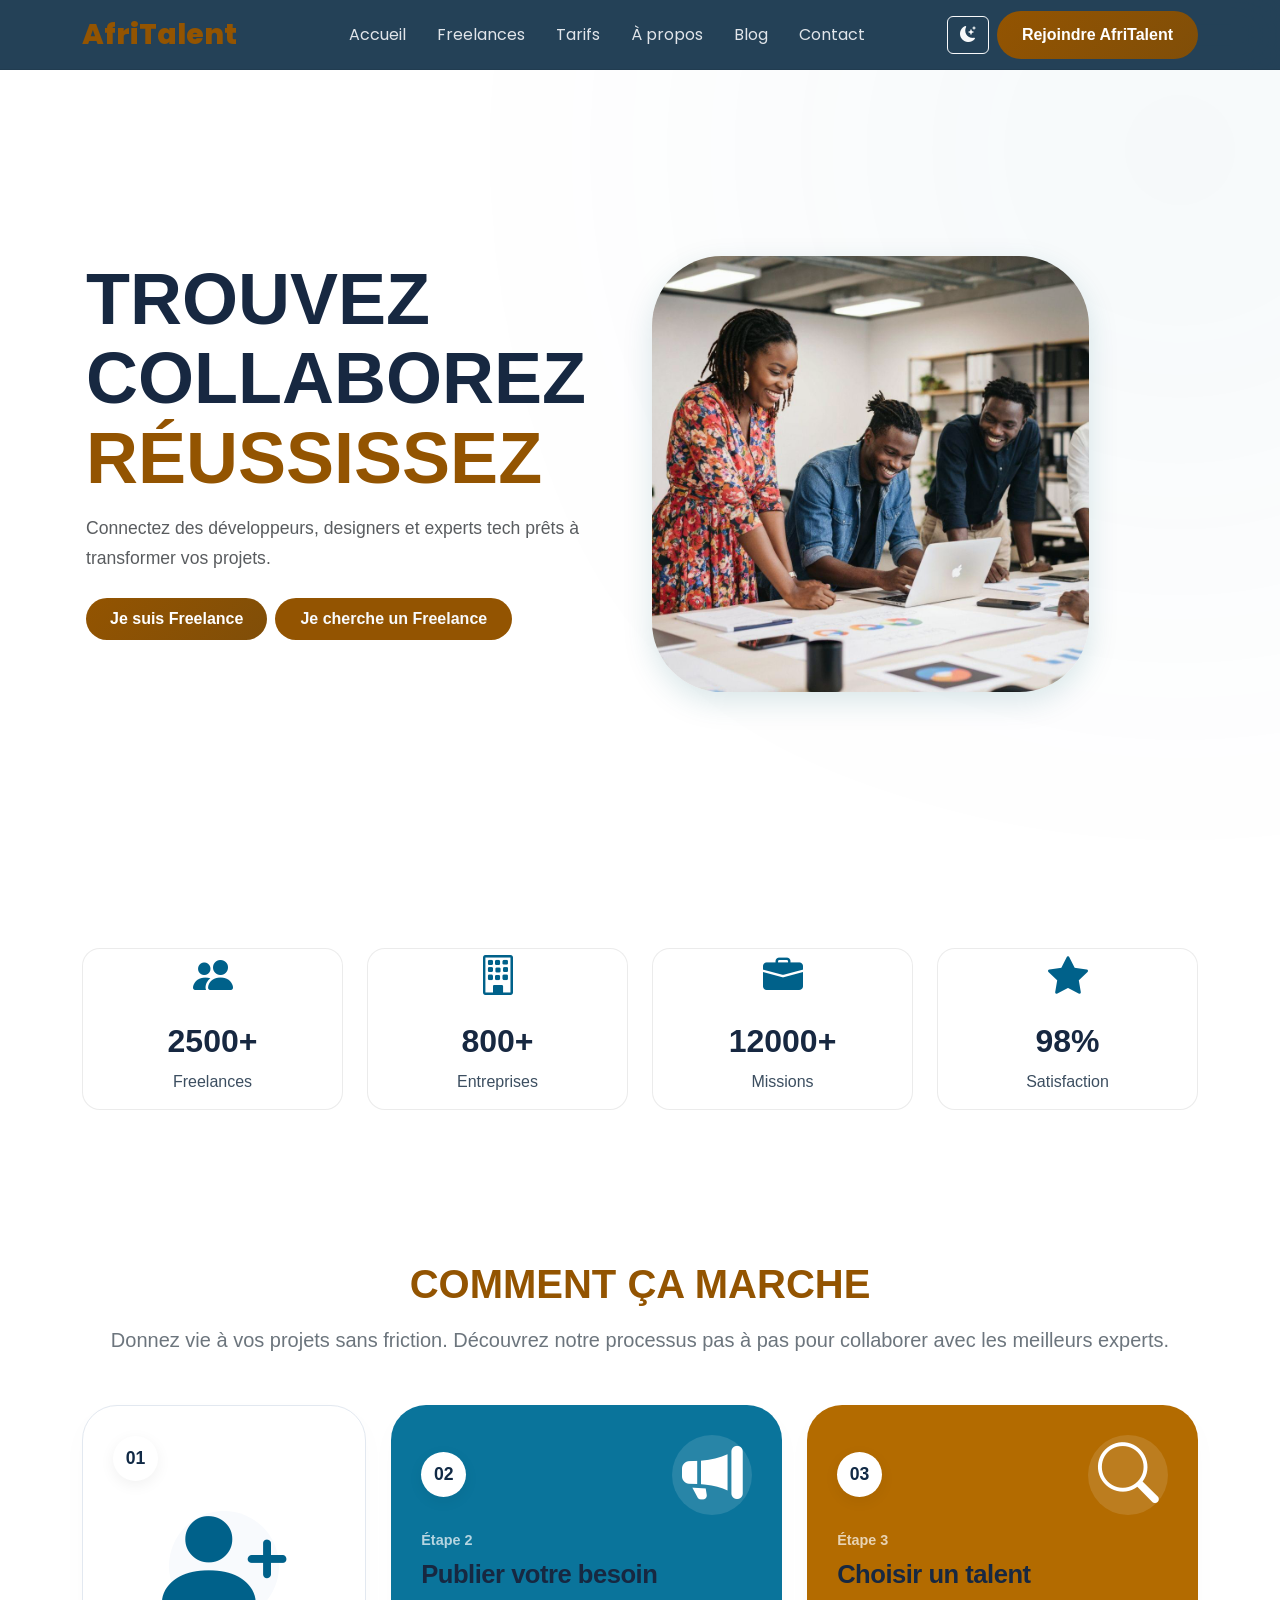
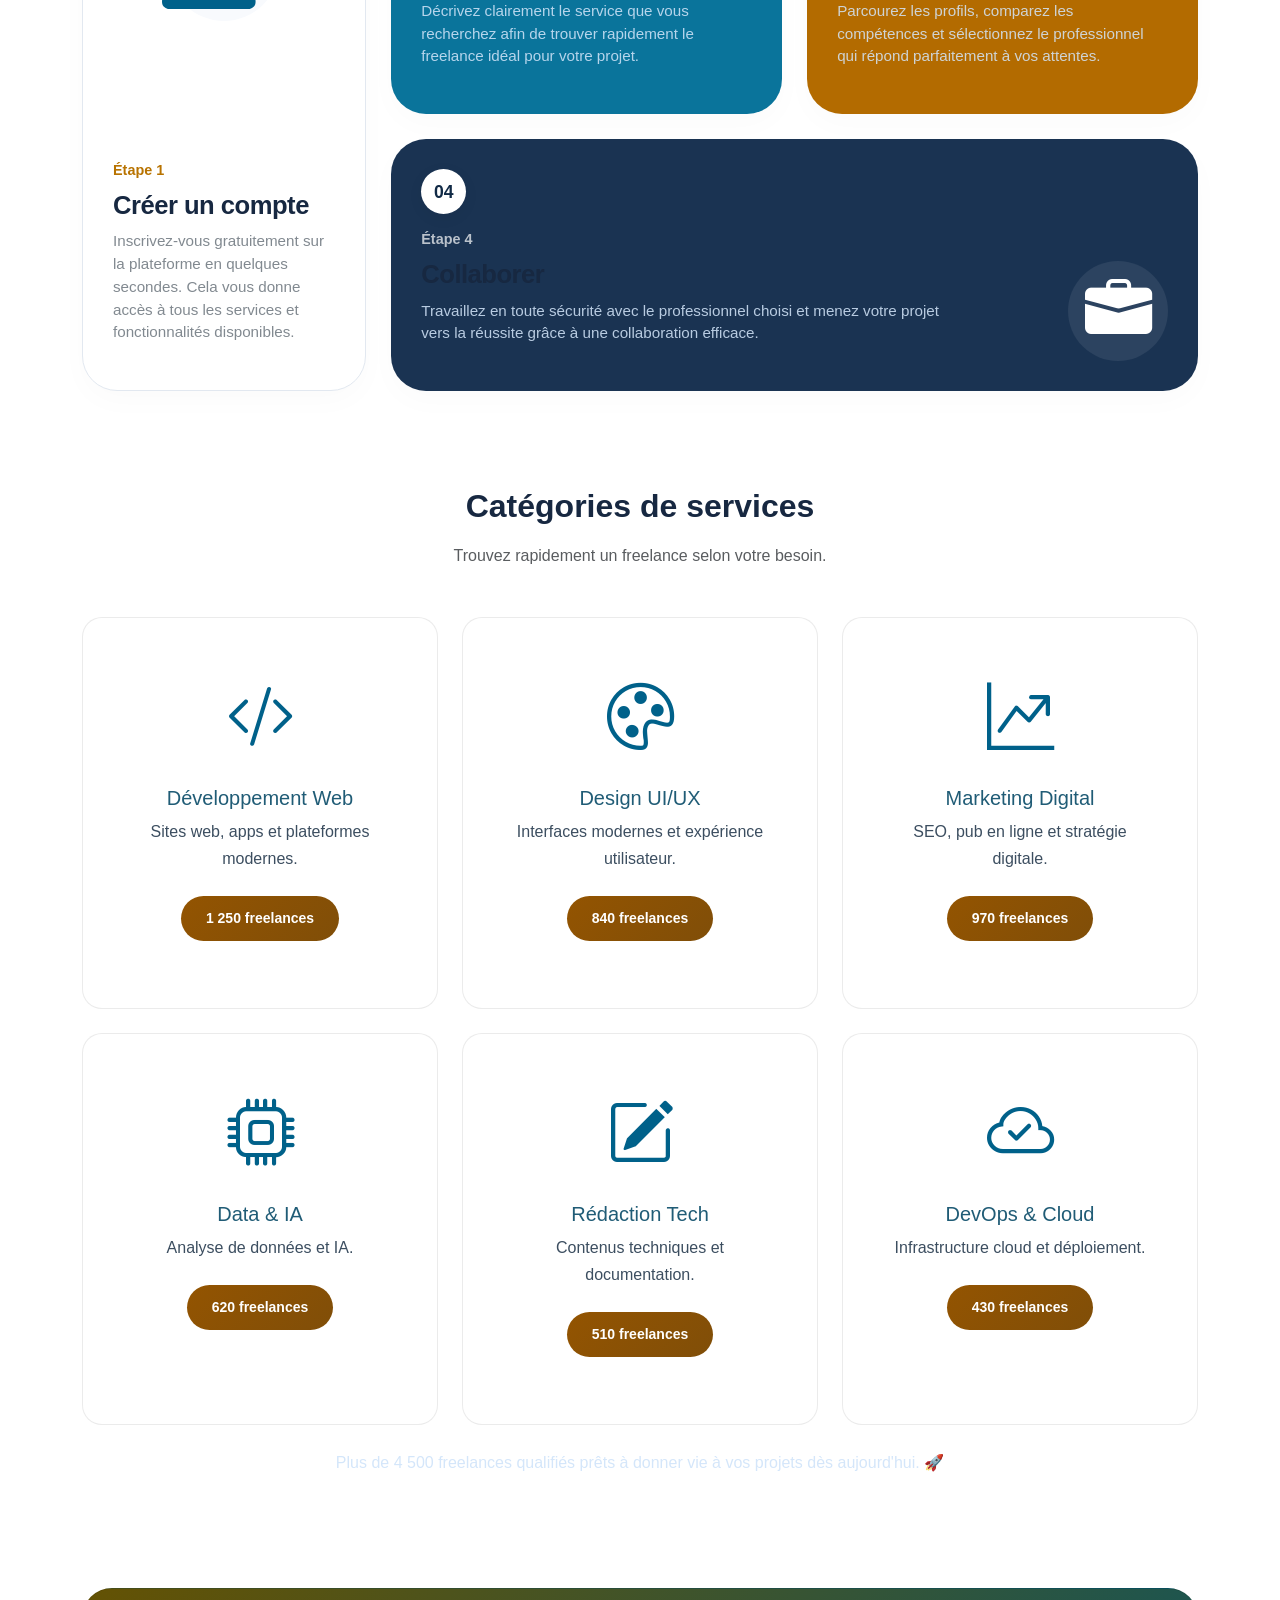
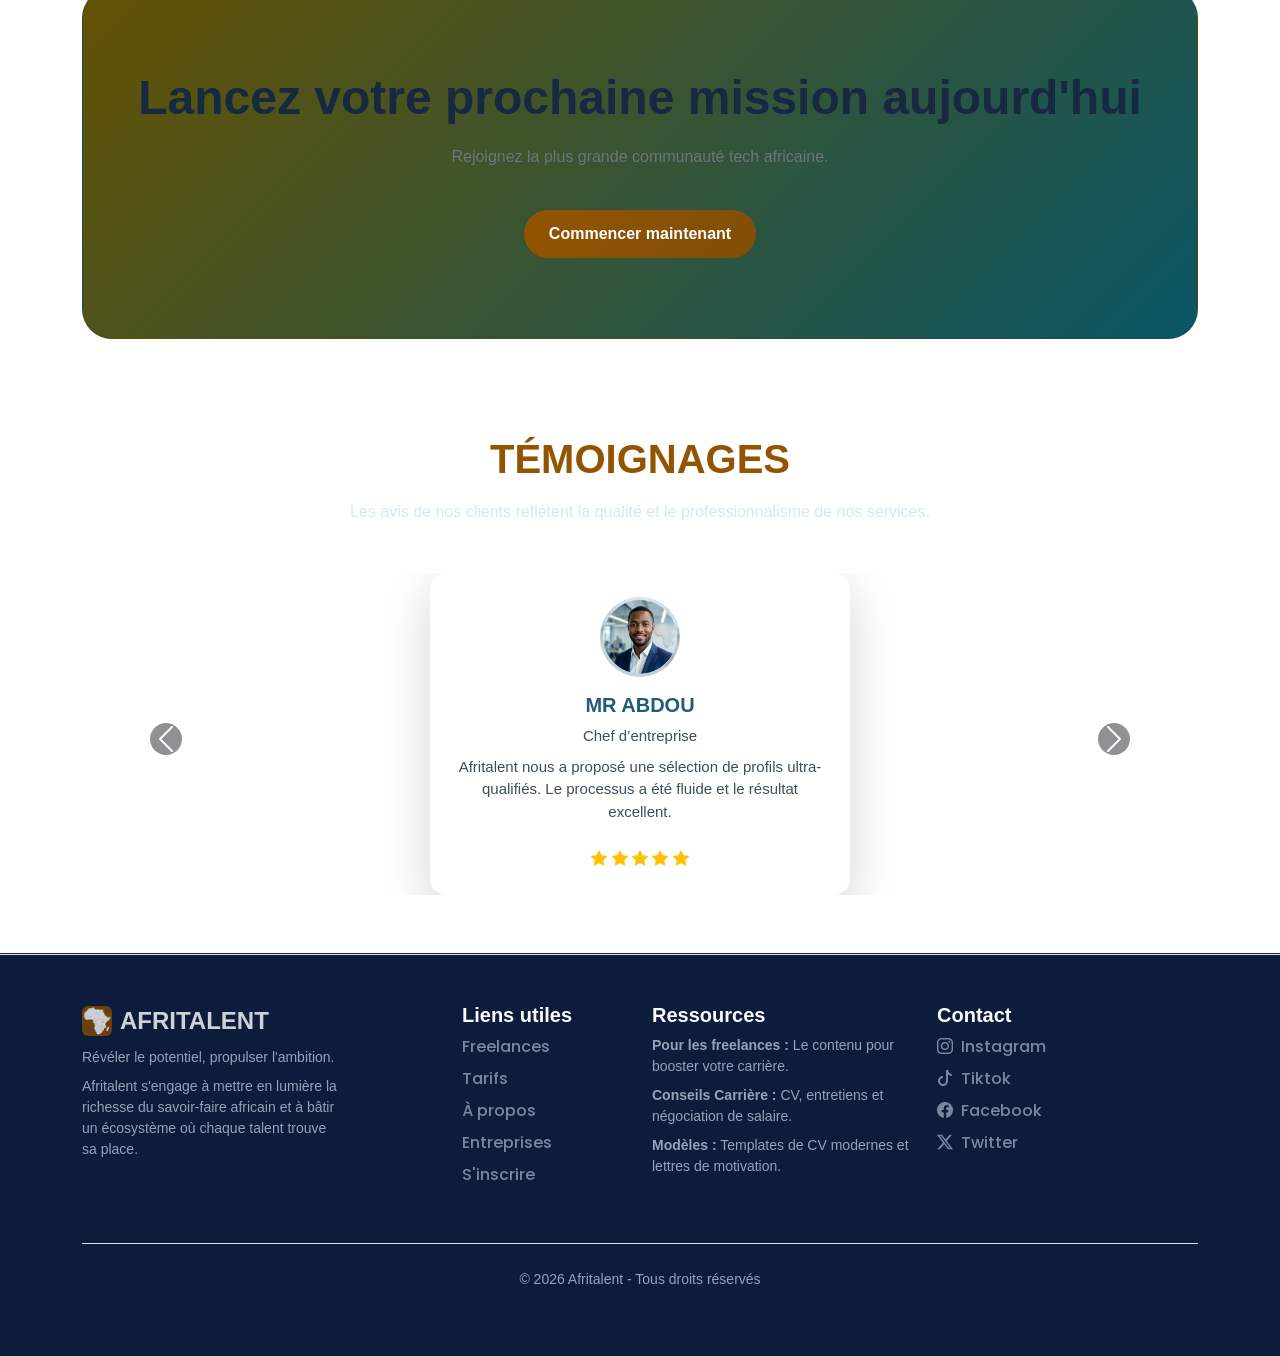
==== commit 278e9d2c: ": JS : dark mode avec localStorage, navbar dynamique au scroll" ====
--- a/index.html
+++ b/index.html
@@ -41,13 +41,14 @@
             </ul>
 
             <!-- Boutons à droite -->
-            <div class="d-flex align-items-center gap-2">
-
-                
-
-               <button class="btn-gold"> Se Connecter </button>
-            </div>
-
+              <div class="d-flex align-items-center gap-2">
+
+                <button id="themeToggle" class="btn btn-outline-light">
+                    <i class="bi bi-moon-stars-fill"></i>
+                </button>
+
+                 <a href="contact.html"> <button class="btn-gold"> Rejoindre AfriTalent </button>
+            </div></a> 
         </div>
     </div>
  </nav>
@@ -102,11 +103,11 @@
     <div class="row g-4 text-center ">
 
         <!-- Freelances -->
-        <div class="col-12 col-lg-6 col-md-4  ">
-            <div class="stat-box card h-100 py-4">
+        <div class="col-6 col-lg-3  ">
+            <div class="stat-box card h-75 py-4">
 
                 <i class="bi bi-people-fill fs-1 text-primary  statt"></i><h2 class="mt-3">2500+</h2>
-                <p>Freelances</p>
+                   <p>Freelances</p>
                 
 
                 
@@ -115,8 +116,8 @@
         </div>
 
         <!-- Entreprises -->
-        <div class="col-12 col-lg-6 col-md-4 ">
-            <div class="stat-box card h-100 py-4">
+        <div class="col-6 col-lg-3 ">
+            <div class="stat-box card h-75 py-4">
 
                 <i class="bi bi-building fs-1 text-primary  statt"></i>
 
@@ -127,8 +128,8 @@
         </div>
 
         <!-- Missions -->
-        <div class="col-12 col-lg-6 col-md-4 ">
-            <div class="stat-box card h-100 py-4">
+        <div class="col-6 col-lg-3 ">
+            <div class="stat-box card h-75 py-4">
 
                 <i class="bi bi-briefcase-fill fs-1 text-primary statt"></i>
 
@@ -139,8 +140,8 @@
         </div>
 
         <!-- Satisfaction -->
-        <div class="col-12 col-lg-6 col-md-4 ">
-            <div class="stat-box card h-100 py-4">
+        <div class="col-6 col-lg-3 ">
+            <div class="stat-box card h-75 py-4">
 
                 <i class="bi bi-star-fill fs-1 text-primary statt"></i>
 
@@ -258,7 +259,7 @@
     <div class="row g-4">
 
       <!-- Web -->
-      <div class="col-12 col-lg-6 col-md-4 ">
+      <div class=" col-12 col-md-6 col-lg-4">
         <div class="card h-100 text-center service-card">
           <div class="card-body">
 
@@ -279,7 +280,7 @@
       </div>
 
       <!-- Design -->
-      <div class="col-12 col-lg-6 col-md-4 ">
+      <div class="col-12 col-md-6 col-lg-4 ">
         <div class="card h-100 text-center service-card">
           <div class="card-body">
 
@@ -299,7 +300,7 @@
       </div>
 
       <!-- Marketing -->
-      <div class="col-12 col-lg-6 col-md-4 ">
+      <div class="col-12 col-md-6 col-lg-4 ">
         <div class="card h-100 text-center service-card">
           <div class="card-body">
 
@@ -319,7 +320,7 @@
       </div>
 
       <!-- Data IA -->
-      <div class="col-12 col-lg-6 col-md-4 ">
+      <div class="col-12 col-md-6 col-lg-4">
         <div class="card h-100 text-center service-card">
           <div class="card-body">
 
@@ -339,7 +340,7 @@
       </div>
 
       <!-- Rédaction -->
-      <div class="col-12 col-lg-6 col-md-4 ">
+      <div class="col-12 col-md-6 col-lg-4 ">
         <div class="card h-100 text-center service-card">
           <div class="card-body">
 
@@ -359,7 +360,7 @@
       </div>
 
       <!-- DevOps -->
-      <div class="col-12 col-lg-6 col-md-4 ">
+      <div class="col-12 col-md-6 col-lg-4">
         <div class="card h-100 text-center service-card">
           <div class="card-body">
 
@@ -589,8 +590,9 @@
 
 </main>
 
-
-
+         <button id="back-to-top" title="Retour en haut">
+            <i class="bi bi-arrow-up-short"></i>
+         </button>
 
      <!-- Bootstrap 5 via CDN : script JavaScript -->
     <script src="https://cdn.jsdelivr.net/npm/bootstrap@5.3.7/dist/js/bootstrap.bundle.min.js"></script>
--- a/css/style.css
+++ b/css/style.css
@@ -406,7 +406,7 @@
 
 /* bouton je cherches freelances  */
 .jecher{
-    background: var(--primary);
+    background: var(--accent);
     color: #f8fafc !important;
     border-radius: 2cm;
 
@@ -740,8 +740,8 @@
     grid-template-columns: 0.8fr 1.1fr 1.1fr;
     
     /* La ligne 1 (cartes bleues/marron) est moins haute (200px) que la ligne 2 (250px) */
-    grid-template-rows: minmax(200px, auto) minmax(250px, auto); 
-    gap: 25px;
+    /* grid-template-rows: minmax(200px, auto) minmax(250px, auto); 
+    gap: 25px; */
   }
 
   /* --- POSITIONNEMENT STRICT DANS LA GRILLE --- */
@@ -888,8 +888,8 @@
 
 /* 4. Style individuel des cartes (Fixe la largeur pour le glissement) */
 .cardvaleur {
-    flex: 0 0 290px !important;        /* Force chaque carte à faire exactement 290px de large sur mobile */
-    scroll-snap-align: center !important; /* Centre automatiquement la carte à l'écran après le glissement */
+    flex: 0 0 290px ;        /* Force chaque carte à faire exactement 290px de large sur mobile */
+    scroll-snap-align: center ; /* Centre automatiquement la carte à l'écran après le glissement */
     border: none !important;           /* Supprime la bordure par défaut de Bootstrap */
     border-radius: 15px !important;    /* Arrondit les angles de la carte */
     box-shadow: 0 10px 30px rgba(0, 0, 0, 0.08) !important; /* Ajoute une ombre douce */
@@ -905,16 +905,8 @@
     justify-content: space-between !important; /* Pousse le bouton tout en bas et le titre tout en haut */
 }
 
-/* 6. Style des icônes et des titres */
-.statt {
-    color: #8B5A00 !important;         /* Applique votre couleur Or */
-    font-size: 1.35rem !important;     /* Taille de police adaptée aux smartphones */
-    font-weight: 600 !important;       /* Titre en semi-gras */
-}
-
-.statt i {
-    margin-right: 8px !important;      /* Espace entre l'icône Bootstrap et le texte */
-}
+
+
 
 /* 7. Style du bouton de la carte */
 .btn-gold-slider {
@@ -936,17 +928,304 @@
    MEDIA QUERIES (AJUSTEMENTS TABLETTES ET ORDINATEURS)
    ========================================================================== */
 
-/* Écrans intermédiaires (Tablettes à partir de 768px) */
-@media (min-width: 768px) {
-    .cardvaleur {
-        flex: 0 0 330px !important;    /* Élargit les cartes à 330px sur tablette */
-    }
-}
-
-/* Grands écrans (Ordinateurs à partir de 1200px) */
-@media (min-width: 1200px) {
-    .cards-slider {
-        justify-content: center !important; /* Centre la grille complète de cartes s'il y a assez de place */
-        overflow-x: visible !important;     /* Désactive le scroll devenu inutile sur grand écran */
-    }
+
+
+
+.hero-img {
+     box-shadow: 0 10px 30px rgba(7, 93, 110, 0.15);
+    
+    /* Optionnel : si tu veux des bords arrondis comme tes cartes */
+    border-radius: 70px; 
+
+}
+/* ==========================================================================
+   1. LES VARIABLES DU MODE SOMBRE
+   ========================================================================== */
+body.dark-theme {
+    --bg: #031230;          /* Fond global sombre */
+    --body-bg: #081636;     /* Fond du site nuit profonde */
+    --card: #132651;        /* Cartes sombres adaptées */
+
+    --primary: #074368;     /* Bleu plus éclatant pour le mode sombre */
+    --primary-light: #4bc3ff;
+
+    --accent: #b3841e;      /* Or plus lumineux pour le contraste */
+    --accent-light: #bb8c30;
+
+    --text: #f8fafc;        /* Texte principal blanc cassé */
+    --text-muted: #94a3b8;  /* Texte secondaire gris clair */
+    
+    --navbar-bg: rgba(15, 23, 42, 0.95); 
+    --border-color: rgba(255, 255, 255, 0.08);
+}
+
+/* ==========================================================================
+   2. LES CORRECTIONS COMPATIBLES DARK MODE
+   ========================================================================== */
+
+/* Applique la couleur de texte dynamique globale */
+body {
+    background: var(--body-bg);
+    color: var(--text);
+    transition: background 0.4s ease, color 0.4s ease;
+}
+
+/* Force les titres à passer en blanc/clair au lieu de rester bleu nuit */
+h2, h3 {
+    color: var(--text) !important;
+    transition: color 0.4s ease;
+}
+
+p {
+    color: var(--bg) !important;
+    transition: color 0.4s ease;
+}
+
+/* Navbar scrollée en mode sombre */
+body.dark-theme .navbar.navbar-scrolled {
+    background: rgba(27, 36, 56, 0.98) !important;
+    box-shadow: 0 10px 30px rgba(0, 0, 0, 0.5);
+}
+
+/* Rend l'icône soleil jaune or quand le mode sombre est actif */
+body.dark-theme #themeToggle i {
+    color: #876a0b; 
+}
+
+/* ==========================================================================
+   3. ADAPTATION DU BENTO GRID (SECTION ABOUT)
+   ========================================================================== */
+body.dark-theme .step1 { 
+    background-color: var(--card); 
+    color: var(--text); 
+    border: 1px solid var(--border-color); 
+}
+body.dark-theme .step1 p { 
+    color: var(--text-muted) !important; 
+}
+body.dark-theme .step1 .step-title { 
+    color: var(--accent); 
+}
+body.dark-theme .step1 .icon-circle-large { 
+    background: #151c2c; 
+}
+
+/* Changements de couleur des cartes Bento au survol en mode sombre */
+body.dark-theme .step1:hover { background-color: #242f46; }
+body.dark-theme .step2:hover { background-color: #0e6385; }
+body.dark-theme .step3:hover { background-color: #945901; }
+body.dark-theme .step4:hover { background-color: #15273f; }
+/* ==========================================================================
+   CORRECTIONS DE CONTRASTE (CARTES BLANCHES & PARAGRAPHES)
+   ========================================================================== */
+
+body.dark-theme {
+    /* Sécurité pour forcer TOUS les paragraphes à devenir clairs et lisibles */
+    --text-muted: #cdd1d6; 
+}
+
+/* Force TOUS les paragraphes du site à devenir clairs en Dark Mode */
+body.dark-theme p {
+    color: var(--text-muted) !important;
+}
+
+/* --- 1. La carte blanche du Bento Grid (About) --- */
+body.dark-theme .step1 {
+    background-color: var(--card) !important; /* Devient bleu nuit foncé */
+    color: var(--text) !important;            /* Texte blanc cassé */
+    border: 1px solid var(--border-color) !important;
+}
+
+/* --- 2. Les cartes blanches du Slider/Carrousel (.cardvaleur) --- */
+body.dark-theme .cardvaleur {
+    background: var(--card) !important;       /* Devient bleu nuit foncé */
+    color: var(--text) !important;            /* Texte blanc cassé */
+    box-shadow: 0 10px 30px rgba(0, 0, 0, 0.4) !important; /* Ombre plus lourde */
+}
+
+/* --- 3. Les cartes de la grille des services --- */
+body.dark-theme .service-card {
+    background: var(--card) !important;
+    color: var(--text) !important;
+    border-color: var(--border-color) !important;
+}
+/*
+   AJUSTEMENT DES ICÔNES EN MODE SOMBRE
+   */
+
+/* Rend TOUTES les icônes Bootstrap blanches par défaut en mode sombre */
+body.dark-theme i[class^="bi-"], 
+body.dark-theme i[class*=" bi-"] {
+    color: #ffffff !important;
+}
+
+/* --- 1. L'icône de l'étape 1 du Bento (le grand cercle) --- */
+body.dark-theme .step1 .icon-circle-large i {
+    color: #ffffff !important;
+}
+
+/* --- 2. Les icônes des cartes de services --- */
+body.dark-theme .service-card i {
+    color: #ece6d5 !important;
+}
+
+/* --- 3. Optionnel : Ton bouton de changement de thème (Soleil) --- */
+/* Si tu préfères qu'il reste jaune or pour le style, garde ce bloc, sinon supprime-le */
+body.dark-theme #themeToggle i {
+    color: #ffc107 !important; 
+}
+
+/* ==========================================================================
+   CORRECTIONS FINALES ADAPTÉES À AFRITALENT (DESIGN CAPTURE)
+   ========================================================================== */
+
+body.dark-theme {
+    /* 1. Changement du fond noir en un bleu nuit profond ultra-pro */
+    --bg: #0a111e;          /* Fond des sections */
+    --body-bg: #060b27;     /* Fond de la page globale */
+    
+    /* 2. Couleur sombre adaptée pour tes cartes Bootstrap */
+    --card: #182133;        /* Bleu nuit intermédiaire pour détacher les cartes */
+    --text: #f8fafc;        /* Blanc cassé pour les noms (Astou, Amadou...) */
+    --text-muted: #94a3b8;  /* Gris clair pour les descriptions et pays */
+}
+
+/* On force l'application des variables sur les cartes Bootstrap (.card) */
+body.dark-theme .card,
+body.dark-theme .service-card,
+body.dark-theme .cardvaleur {
+    background-color: var(--card) !important;
+    border: 1px solid rgba(255, 255, 255, 0.05) !important; /* Bordure très discrète */
+}
+
+/* Correction des textes à l'intérieur des cartes freelances */
+body.dark-theme .card h5, 
+body.dark-theme .card .card-title,
+body.dark-theme .card font {
+    color: var(--text) !important; /* Le nom passe en blanc */
+}
+
+body.dark-theme .card p,
+body.dark-theme .card .text-muted,
+body.dark-theme .card-body {
+    color: var(--text-muted) ; /* Le métier et la description passent en gris clair lisible */
+}
+
+/* Correction spécifique si Bootstrap force le texte en gris via des classes natives */
+body.dark-theme .card .text-secondary,
+body.dark-theme .card font[color] {
+    color: var(--text-muted) !important;
+}
+/* pour le footer */
+/* ==========================================================================
+   FOOTER VERROUILLÉ EN DARK MODE CONSTANT
+   ========================================================================== */
+footer {
+    background-color: #0d1c3a !important; /* Fond bleu nuit très foncé constant */
+    color: #f8fafc !important;            /* Texte blanc cassé constant */
+    border-top: 1px solid rgba(255, 255, 255, 0.05);
+}
+
+/* On force tous les éléments internes du footer à rester clairs/gris */
+footer h5, 
+footer h4, 
+footer .navbar-brand {
+    color: #f8fafc !important; /* Titres en blanc */
+}
+
+footer p, 
+footer .text-muted, 
+footer span {
+    color: #94a3b8 !important; /* Descriptions et sous-titres en gris clair */
+}
+
+footer a {
+    color: #94a3b8 !important; /* Liens en gris clair par défaut */
+    transition: color 0.3s ease;
+}
+
+footer a:hover {
+    color: var(--accent) !important; /* Le survol utilise ta couleur or/accent */
+    text-decoration: none;
+}
+
+
+
+/* ==========================================================================
+   BOUTON RETOUR EN HAUT (BACK TO TOP)
+   ========================================================================== */
+#back-to-top {
+    position: fixed;
+    bottom: 30px;
+    right: -60px; /* 👈 Caché par défaut à droite de l'écran */
+    z-index: 1050; /* Reste au-dessus de tout le monde */
+    width: 45px;
+    height: 45px;
+    border: none;
+    border-radius: 50%;
+    background-color: var(--accent); /* Ta couleur Or */
+    color: white !important;
+    font-size: 1.5rem;
+    cursor: pointer;
+    display: flex;
+    align-items: center;
+    justify-content: center;
+    box-shadow: 0 4px 15px rgba(0, 0, 0, 0.3);
+    transition: all 0.4s cubic-bezier(0.25, 0.8, 0.25, 1); /* Animation fluide */
+}
+
+/* Force l'icône à l'intérieur à rester blanche */
+#back-to-top i {
+    color: white !important;
+    line-height: 0;
+}
+
+#back-to-top:hover {
+    background-color: var(--primary); /* Devient bleu au survol */
+    transform: translateY(-5px); /* Petit effet de saut */
+}
+
+
+
+/* 🚀 Classe activée par le JavaScript quand on scroll (> 300px) */
+#back-to-top.scroll-show {
+    right: 30px; /* 👈 Glisse élégamment vers l'intérieur de l'écran */
+}
+
+/* ==========================================================================
+   CORRECTION DU TEXTE DES CARTES (LIGHT MODE VS DARK MODE)
+   ========================================================================== */
+
+/* ☀️ 1. STYLE PAR DÉFAUT (LIGHT MODE) */
+/* Force le texte des descriptions et des pays à redevenir sombre */
+.card p,
+.card .text-muted,
+.card-body,
+.card span {
+    color: #3c4e60 !important; /* Un gris foncé très lisible sur fond blanc */
+    transition: color 0.3s ease;
+}
+
+/* Force les titres des métiers (data scientist, Administrateur...) à être bien visibles */
+.card h5,
+.card h4,
+.card .card-title {
+    color: #205c76 !important; /* Ton bleu principal pour les métiers */
+    transition: color 0.3s ease;
+}
+
+
+/* 🌙 2. STYLE EN DARK MODE */
+/* On bascule sur des couleurs claires UNIQUEMENT quand la classe dark-theme est active */
+body.dark-theme .card p,
+body.dark-theme .card .text-muted,
+body.dark-theme .card-body,
+body.dark-theme .card span {
+    color: #94a3b8 !important; /* Gris clair sur fond sombre */
+}
+
+body.dark-theme .card h5,
+body.dark-theme .card h4,
+body.dark-theme .card .card-title {
+    color: #f8fafc !important; /* Blanc cassé pour les titres sur fond sombre */
 }
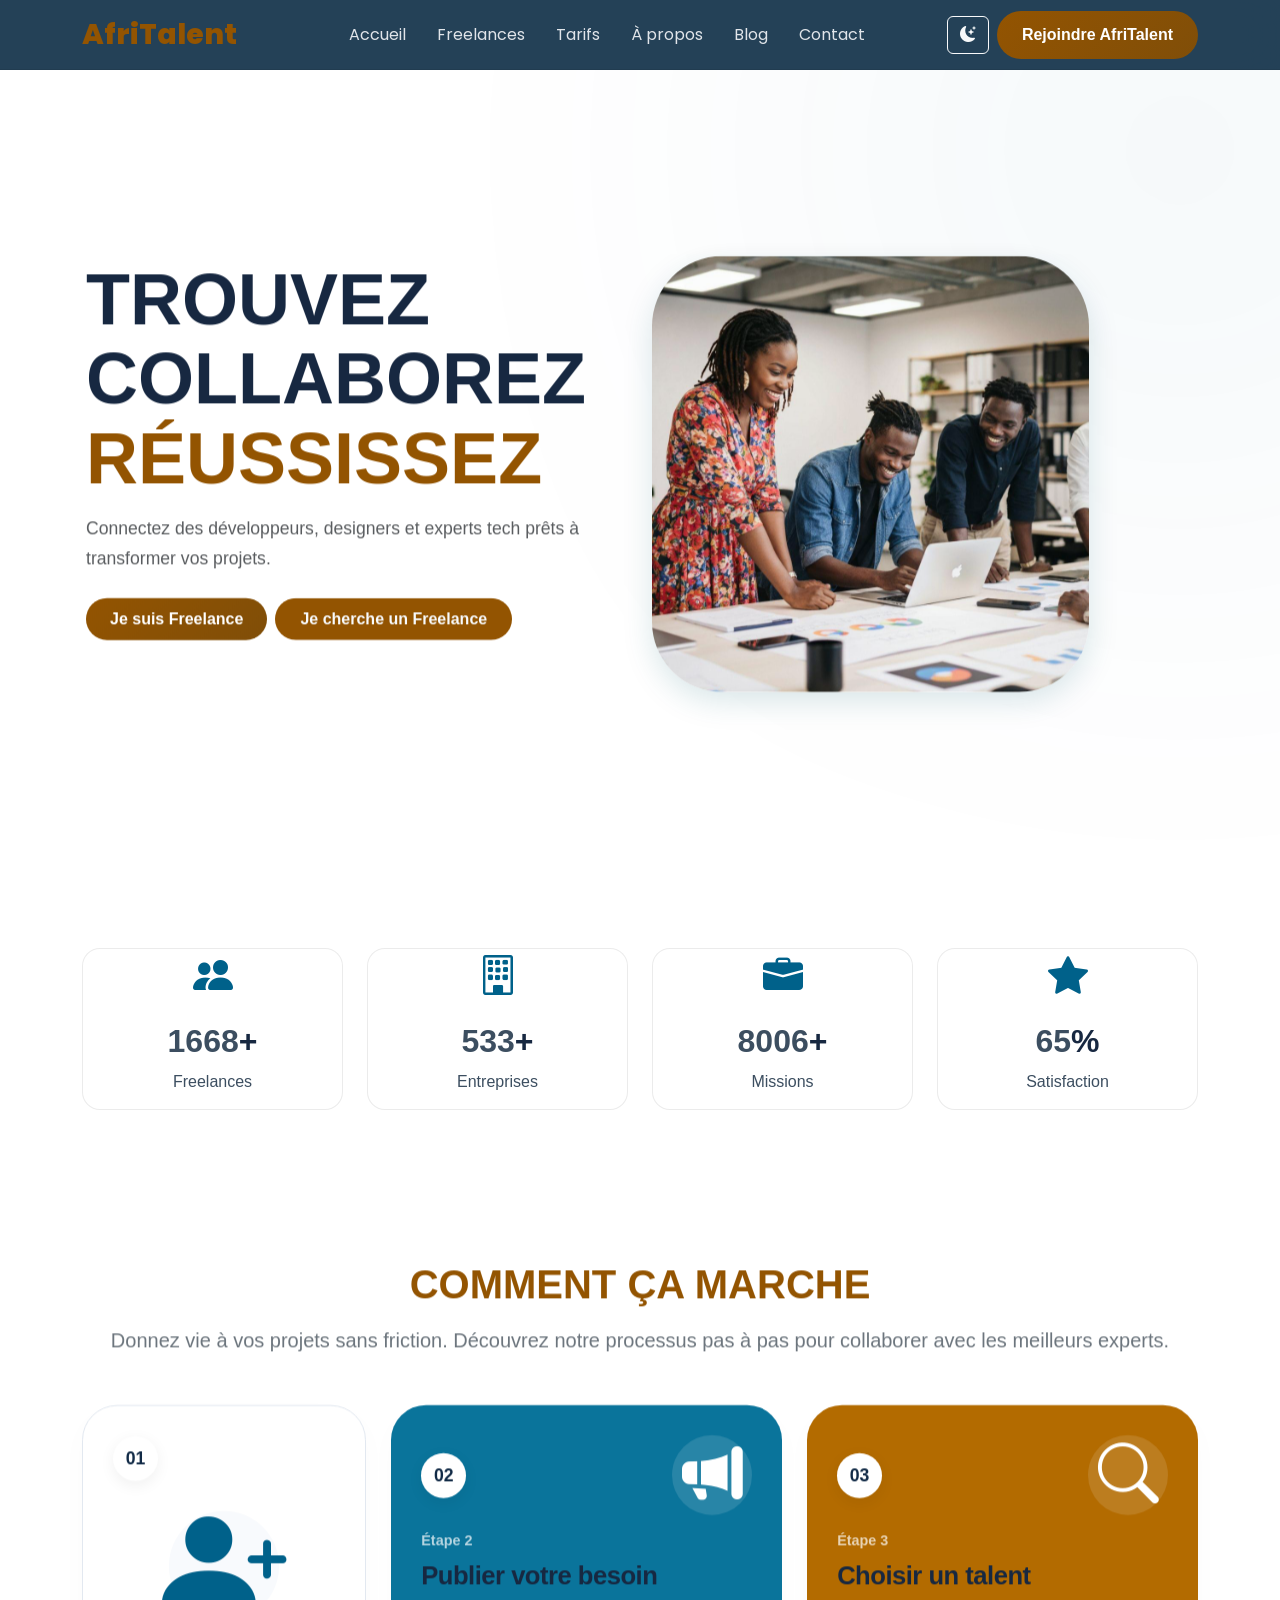
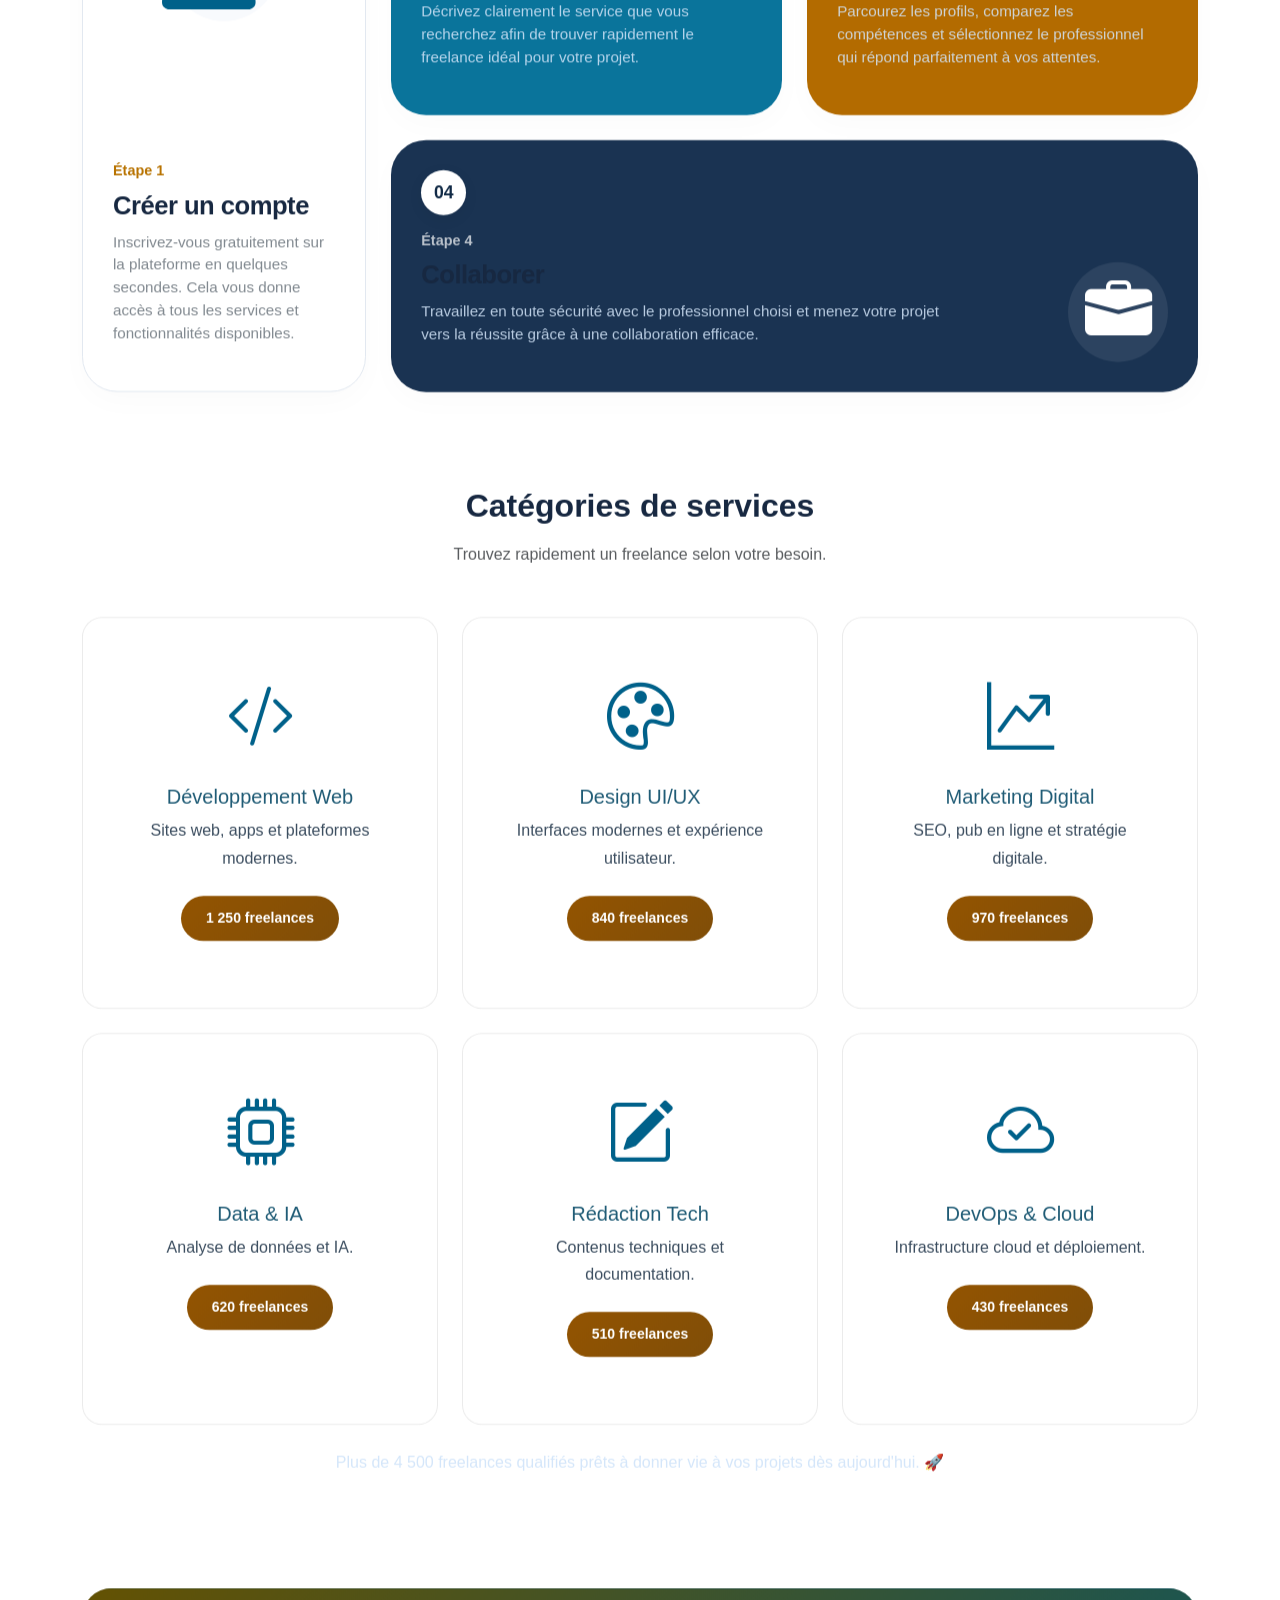
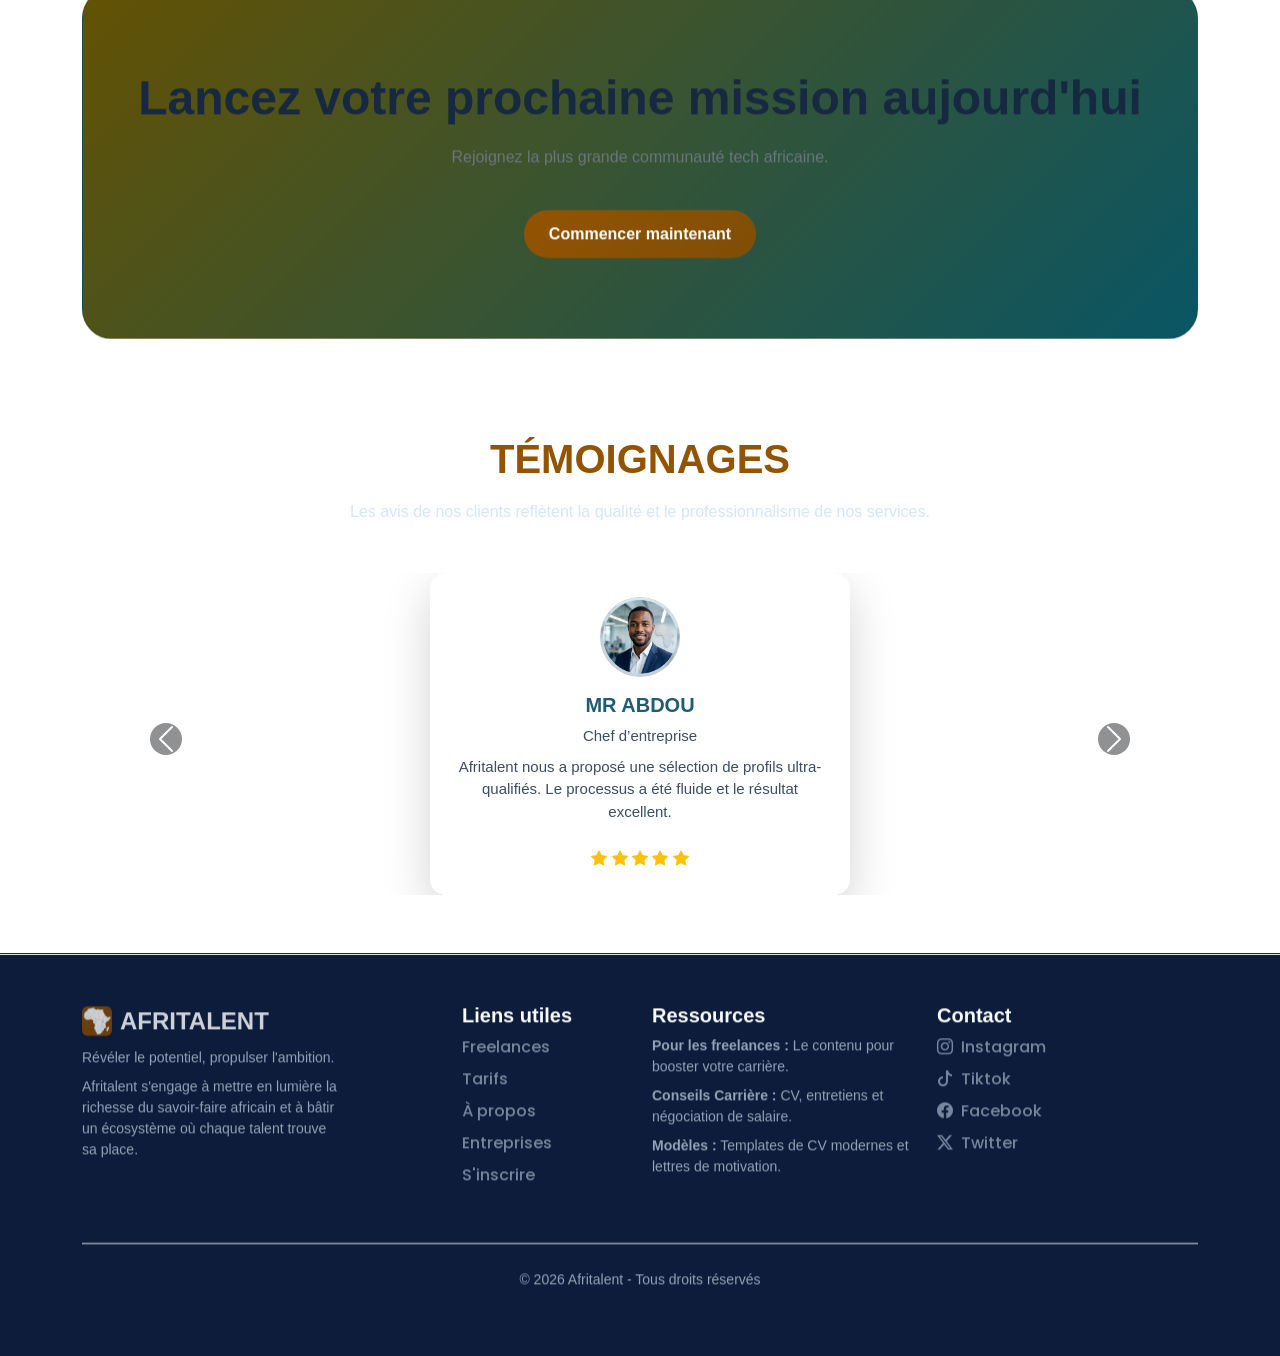
==== commit 1f6ed496: "JS : compteurs animés au scroll et animations fade-in des sections" ====
--- a/index.html
+++ b/index.html
@@ -56,7 +56,7 @@
  <!-- HERO -->
 
 <main>
-  <section class="hero">
+  <section class="hero  fade-in-section">
 
     <div class="container">
 
@@ -98,62 +98,43 @@
   </section>
 
   <!-- STATS -->
- <section class="container py-5">
-
-    <div class="row g-4 text-center ">
-
-        <!-- Freelances -->
-        <div class="col-6 col-lg-3  ">
-            <div class="stat-box card h-75 py-4">
-
-                <i class="bi bi-people-fill fs-1 text-primary  statt"></i><h2 class="mt-3">2500+</h2>
-                   <p>Freelances</p>
-                
-
-                
-
-            </div>
-        </div>
-
-        <!-- Entreprises -->
-        <div class="col-6 col-lg-3 ">
-            <div class="stat-box card h-75 py-4">
-
-                <i class="bi bi-building fs-1 text-primary  statt"></i>
-
-                <h2 class="mt-3">800+</h2>
-                <p>Entreprises</p>
-
-            </div>
-        </div>
-
-        <!-- Missions -->
-        <div class="col-6 col-lg-3 ">
-            <div class="stat-box card h-75 py-4">
-
-                <i class="bi bi-briefcase-fill fs-1 text-primary statt"></i>
-
-                <h2 class="mt-3">12000+</h2>
-                <p>Missions</p>
-
-            </div>
-        </div>
-
-        <!-- Satisfaction -->
-        <div class="col-6 col-lg-3 ">
-            <div class="stat-box card h-75 py-4">
-
-                <i class="bi bi-star-fill fs-1 text-primary statt"></i>
-
-                <h2 class="mt-3">98%</h2>
-                <p>Satisfaction</p>
-
-            </div>
-        </div>
-
-    </div>
-
-  </section>
+ <section class="container py-5  fade-in-section">
+  <div class="row g-4 text-center">
+
+    <div class="col-6 col-lg-3">
+      <div class="stat-box card h-75 py-4">
+        <i class="bi bi-people-fill fs-1 text-primary statt"></i>
+        <h2 class="mt-3"><span class="counter" data-target="2500">0</span>+</h2>
+        <p>Freelances</p>
+      </div>
+    </div>
+
+    <div class="col-6 col-lg-3">
+      <div class="stat-box card h-75 py-4">
+        <i class="bi bi-building fs-1 text-primary statt"></i>
+        <h2 class="mt-3"><span class="counter" data-target="800">0</span>+</h2>
+        <p>Entreprises</p>
+      </div>
+    </div>
+
+    <div class="col-6 col-lg-3">
+      <div class="stat-box card h-75 py-4">
+        <i class="bi bi-briefcase-fill fs-1 text-primary statt"></i>
+        <h2 class="mt-3"><span class="counter" data-target="12000">0</span>+</h2>
+        <p>Missions</p>
+      </div>
+    </div>
+
+    <div class="col-6 col-lg-3">
+      <div class="stat-box card h-75 py-4">
+        <i class="bi bi-star-fill fs-1 text-primary statt"></i>
+        <h2 class="mt-3"><span class="counter" data-target="98">0</span>%</h2>
+        <p>Satisfaction</p>
+      </div>
+    </div>
+
+  </div>
+</section>
  
 <section id="comment-ca-marche" class="py-5 fade-in-section">
     <div class="container">
@@ -248,8 +229,8 @@
 </section>
 
  <!-- SERVICES -->
- <section class="py-5">
-  <div class="container">
+ <section class="py-5  ">
+  <div class="container  fade-in-section">
 
     <h2 class="text-center mb-3">Catégories de services</h2>
     <p class="text-center mb-5 text-muted">
@@ -388,7 +369,7 @@
 
  <!-- CTA -->
 
- <section class="container my-5">
+ <section class="container my-5 fade-in-section">
 
     <div class="cta">
 
--- a/css/style.css
+++ b/css/style.css
@@ -1228,4 +1228,36 @@
 body.dark-theme .card h4,
 body.dark-theme .card .card-title {
     color: #f8fafc !important; /* Blanc cassé pour les titres sur fond sombre */
+}
+
+
+
+/* Style initial des sections à animer */
+.fade-in-section {
+  opacity: 0;
+  transform: translateY(85px); /* Légère impulsion vers le bas */
+  transition: opacity 1.8s ease-out, transform 1.8s ease-out !important;
+  will-change: opacity, transform; /* Optimise les performances du navigateur */
+}
+
+/* Classe ajoutée par le JavaScript quand la section est visible */
+.fade-in-section.visible {
+  opacity: 1 !important;
+  transform: translateY(0) !important; /* Reprend sa place d'origine */
+}
+
+
+
+
+.tex {
+  opacity: 0;
+  transform: translateX(-80px);
+  animation: slideLeft 2.5s ease-out forwards;
+}
+
+@keyframes slideLeft {
+  to {
+    opacity: 1;
+    transform: translateX(0);
+  }
 }
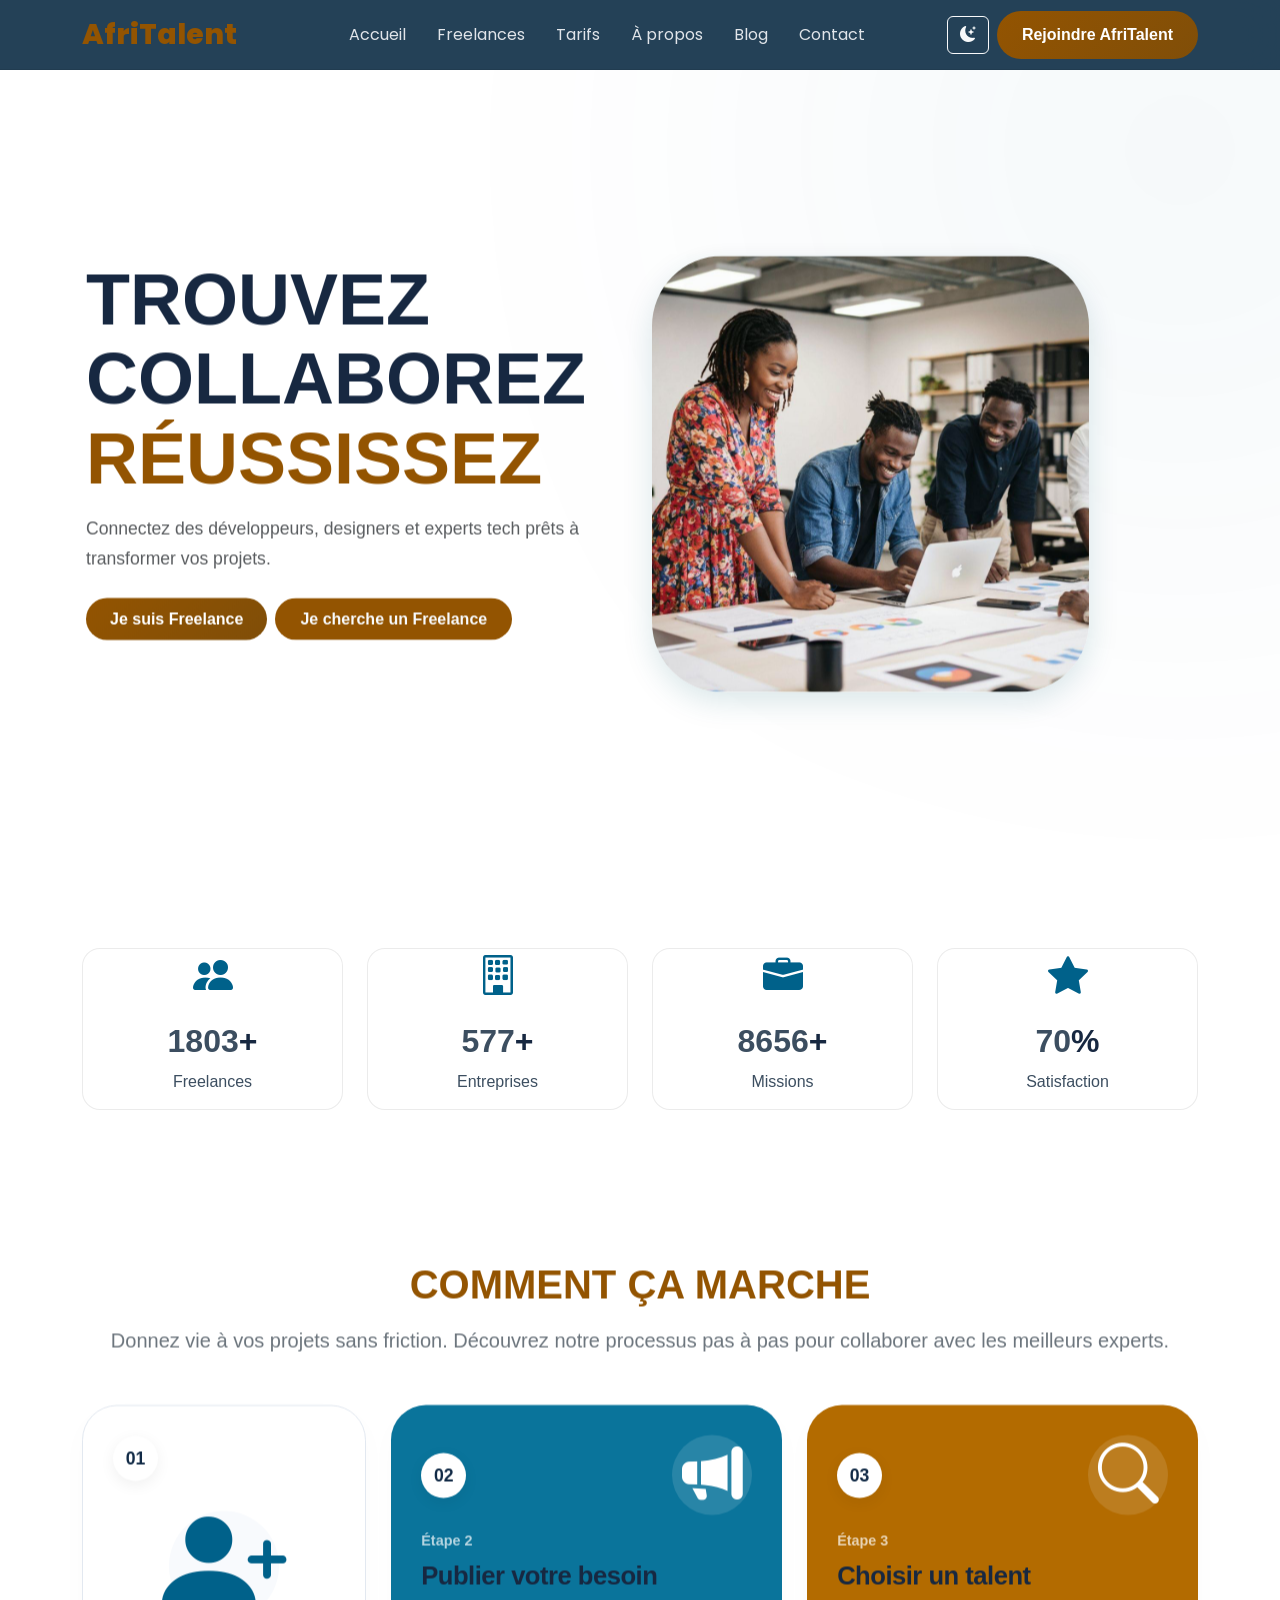
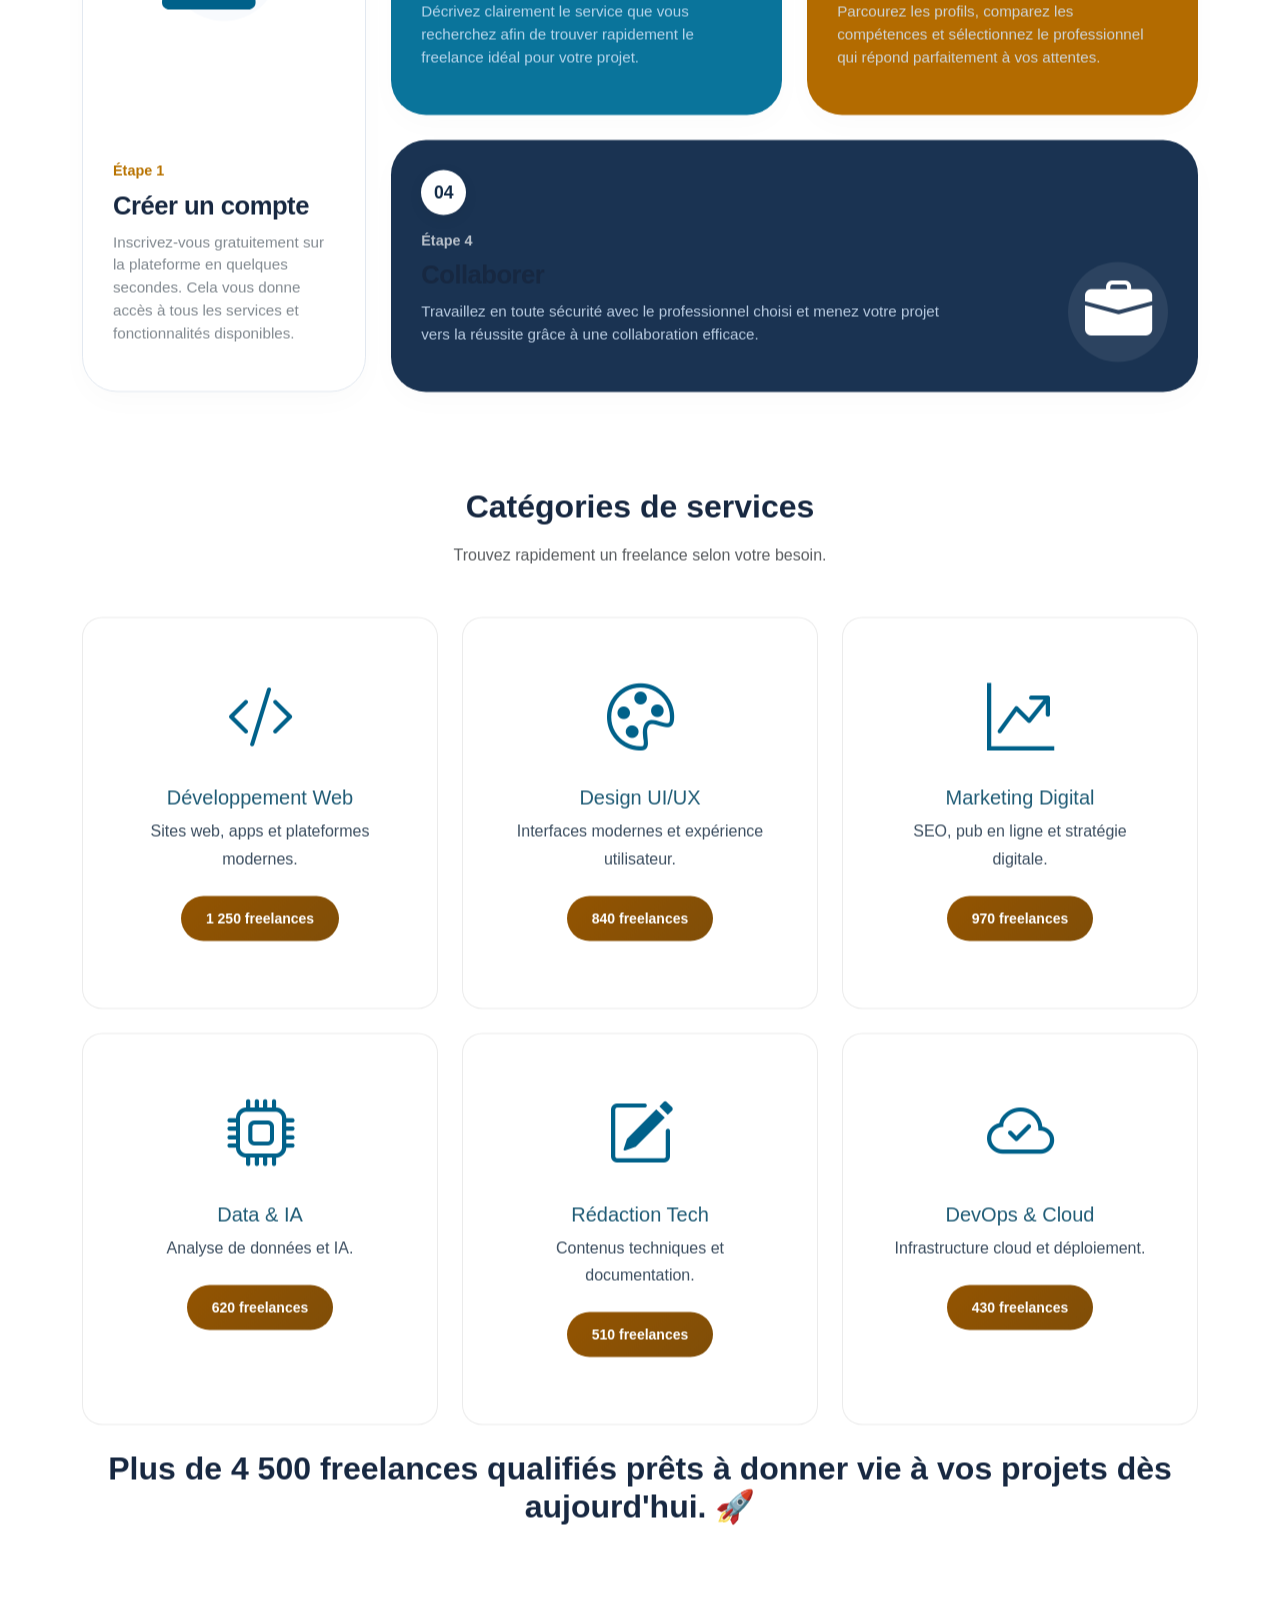
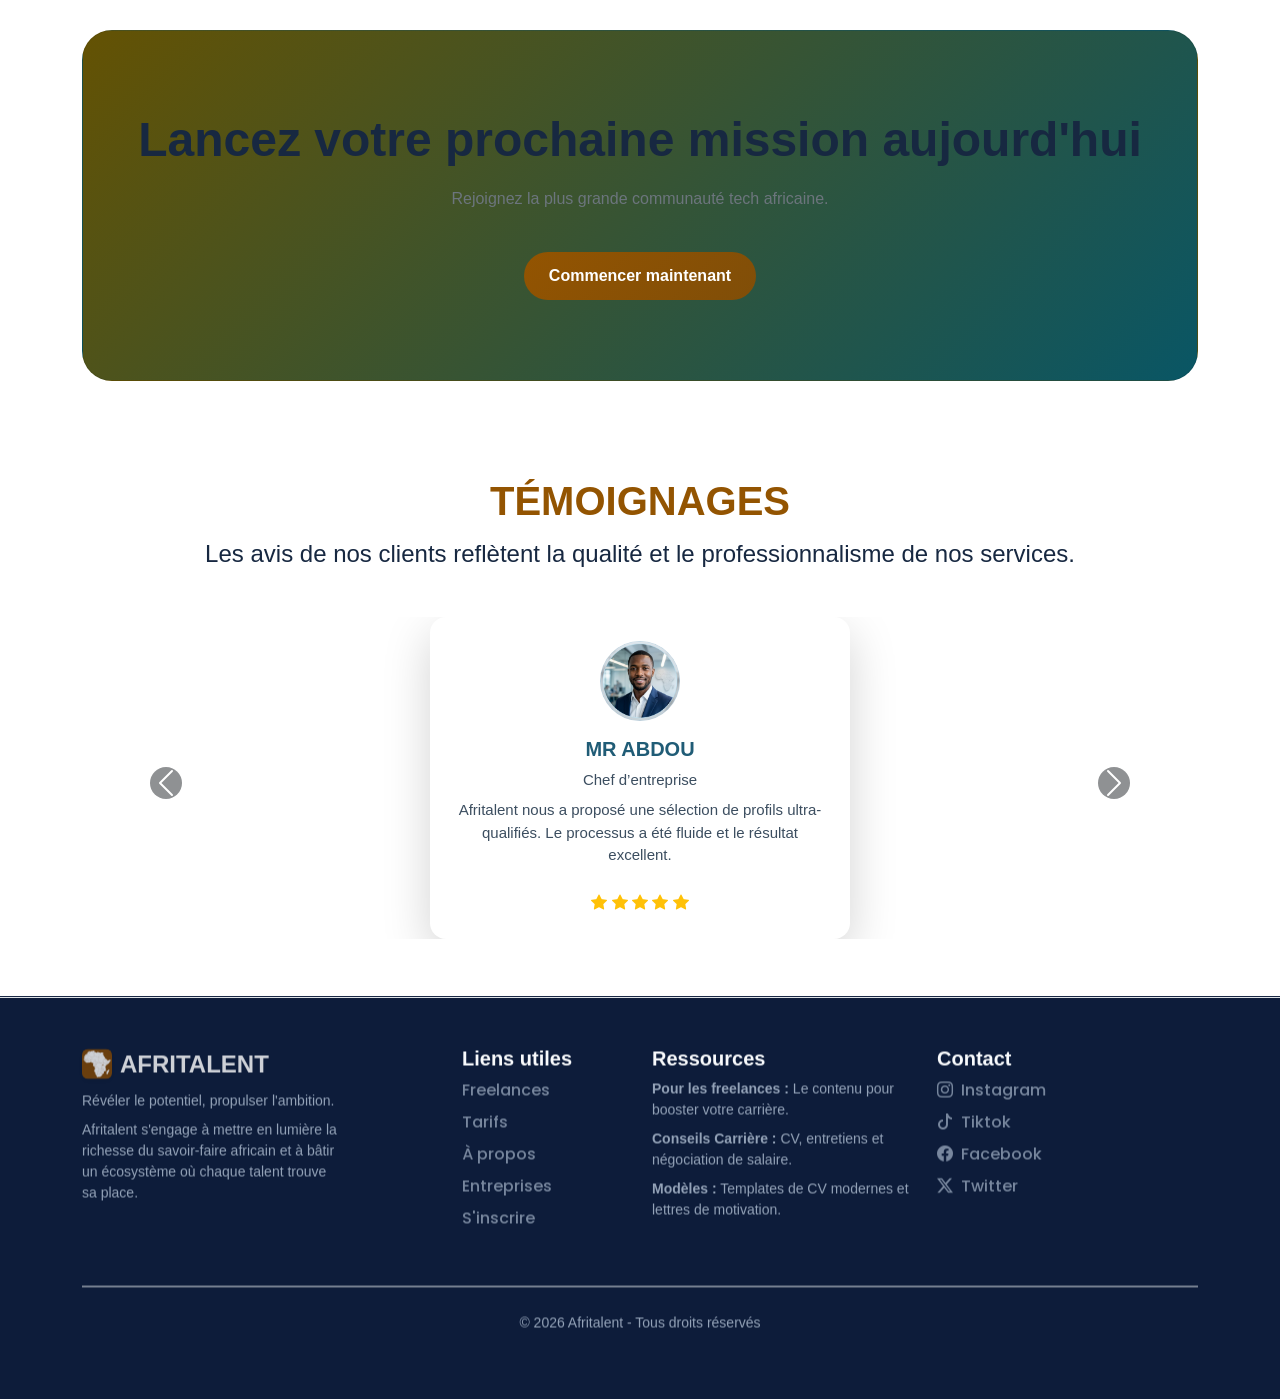
==== commit 3aa09dea: "Finalisation : corrections responsive, optimisation du code et commentaires" ====
--- a/index.html
+++ b/index.html
@@ -83,7 +83,7 @@
                          </div>
              </div>
 
-            <div class=" col-12 col-lg-6 col-md-4 h-md-50 mt-5 image-container">
+            <div class=" col-12 col-lg-6 col-md-7 h-md-50 mt-5 image-container">
 
                 <img
                 src="images/imageindex.jpg " class="hero-img" alt="Team" >
@@ -360,9 +360,9 @@
       </div>
        
     </div>
-     <p class="text-center mt-4">
+     <h2 class="text-center mt-4">
             Plus de 4 500 freelances qualifiés prêts à donner vie à vos projets dès aujourd'hui. 🚀
-        </p>
+        <h2>
   </div>
  </section>
 
@@ -395,9 +395,9 @@
     <!-- TITRE -->
     <div class="text-center mb-5">
       <h1 class="fw-bold">TÉMOIGNAGES</h1>
-      <p class="">
+      <h4 class="">
         Les avis de nos clients reflètent la qualité et le professionnalisme de nos services.
-      </p>
+      </h4>
     </div>
 
     <!-- CAROUSEL -->
--- a/css/style.css
+++ b/css/style.css
@@ -1236,7 +1236,7 @@
 .fade-in-section {
   opacity: 0;
   transform: translateY(85px); /* Légère impulsion vers le bas */
-  transition: opacity 1.8s ease-out, transform 1.8s ease-out !important;
+  transition: opacity 1.6s ease-out, transform 1.6s ease-out !important;
   will-change: opacity, transform; /* Optimise les performances du navigateur */
 }
 
@@ -1246,8 +1246,15 @@
   transform: translateY(0) !important; /* Reprend sa place d'origine */
 }
 
-
-
+.card:hover {
+  border-color: #83a6a8; /* Couleur de la bordure au survol */
+  box-shadow: 0 0 20px rgba(0, 173, 181, 0.4); /* Halo lumineux */
+}
+.card:hover {
+  transform: translateY(-10px); /* Soulève la carte de 10 pixels vers le haut */
+  box-shadow: 0 20px 35px rgba(0, 0, 0, 0.15); /* Ombre plus grande et plus douce */
+  transition: transform 0.3s ease, box-shadow 0.3s ease;
+}
 
 .tex {
   opacity: 0;
@@ -1260,4 +1267,161 @@
     opacity: 1;
     transform: translateX(0);
   }
-}+}
+
+
+
+
+/* champs de formulaire */
+/* ==========================================================================
+   CSS DE VALIDATION DU FORMULAIRE CONTACT (Sans impact sur tes classes existantes)
+   ========================================================================== */
+
+/* Forcer l'affichage du message d'erreur uniquement quand l'input a la classe d'erreur */
+.form-control.is-invalid ~ .invalid-feedback,
+.form-select.is-invalid ~ .invalid-feedback {
+  display: block !important;
+  color: #dc3545 !important;
+  font-weight: 500;
+  font-size: 0.85rem;
+}
+
+/* Changement de couleur des bordures en cas d'erreur */
+.form-control.is-invalid, 
+.form-select.is-invalid {
+  border-color: #dc3545 !important;
+  background-image: url("data:image/svg+xml,%3csvg xmlns='http://www.w3.org/2000/svg' viewBox='0 0 12 12' width='12' height='12' fill='none' stroke='%23dc3545'%3e%3ccircle cx='6' cy='6' r='4.5' stroke-opacity='.5'/%3e%3cpath stroke-linejoin='round' d='M5.8 3.6h.4L6 6.5z'/%3e%3ccircle cx='6' cy='8.2' r='.6' fill='%23dc3545' stroke='none'/%3e%3c/svg%3e") !important;
+  background-repeat: no-repeat !important;
+  background-position: right calc(0.375em + 0.1875rem) center !important;
+  background-size: calc(0.75em + 0.375rem) calc(0.75em + 0.375rem) !important;
+}
+
+/* Changement de couleur des bordures en cas de succès */
+.form-control.is-valid, 
+.form-select.is-valid {
+  border-color: #198754 !important;
+  background-image: url("data:image/svg+xml,%3csvg xmlns='http://www.w3.org/2000/svg' viewBox='0 0 8 8'%3e%3cpath fill='%23198754' d='M2.3 6.73L.6 4.53c-.4-1.04.46-1.4 1.1-.8l1.1 1.4 3.4-3.8c.6-.63 1.6-.27 1.2.73L3.46 6.7c-.26.38-.82.42-1.16.03z'/%3e%3c/svg%3e") !important;
+  background-repeat: no-repeat !important;
+  background-position: right calc(0.375em + 0.1875rem) center !important;
+  background-size: calc(0.75em + 0.375rem) calc(0.75em + 0.375rem) !important;
+}
+
+/* Style personnalisé pour le conteneur d'alerte de succès */
+#successAlert {
+  background-color: #198754 !important; /* Vert Bootstrap pro */
+  color: #ffffff !important;
+  border: none !important;
+  transition: all 0.5s ease-in-out;
+}
+
+#successAlert h5 {
+  color: #ffffff !important;
+}
+
+#successAlert .border-top {
+  border-color: rgba(255, 255, 255, 0.25) !important;
+}
+
+
+
+/* BOUTONS FILTRE (BASE) */
+/* ============================= */
+/* Conteneur principal du filtre */
+.filter-container {
+    position: relative;
+    display: inline-block;
+}
+
+/* Le bouton principal "Nos freelances ▼" */
+.main-btn {
+    background-color: #052a42; /* Bleu Bootstrap (ou ta couleur primaire) */
+    color: white;
+    border: none;
+    padding: 12px 24px;
+    border-radius: 30px;
+    font-size: 16px;
+    font-weight: 600;
+    cursor: pointer;
+    display: flex;
+    align-items: center;
+    gap: 10px;
+    transition: all 0.3s ease;
+    box-shadow: 0 4px 15px rgba(13, 110, 253, 0.2);
+}
+
+.main-btn:hover {
+    background-color: #756807;
+    transform: translateY(-2px);
+}
+
+.main-btn span {
+    font-size: 12px;
+    transition: transform 0.3s ease;
+}
+
+/* Rotation de la flèche quand le menu est ouvert */
+.main-btn.open span {
+    transform: rotate(180deg);
+}
+
+/* La liste des sous-catégories (Cachée par défaut) */
+.filter-list {
+    position: absolute;
+    top: 120%;
+    left: 0;
+    z-index: 100;
+    display: flex;
+    gap: 10px;
+    background: white;
+    padding: 15px;
+    border-radius: 16px;
+    box-shadow: 0 10px 30px rgba(0, 0, 0, 0.1);
+    opacity: 0;
+    visibility: hidden;
+    transform: translateY(-10px);
+    transition: all 0.3s cubic-bezier(0.4, 0, 0.2, 1);
+}
+
+/* Classe ajoutée en JS pour afficher la liste */
+.filter-list.show {
+    opacity: 1;
+    visibility: visible;
+    transform: translateY(0);
+}
+
+/* Style individuel de tes .filter-btn */
+.filter-btn {
+    border: 1px solid #dee2e6;
+    background-color: #f8f9fa;
+    color: #495057;
+    padding: 8px 18px;
+    border-radius: 20px;
+    font-size: 14px;
+    font-weight: 500;
+    cursor: pointer;
+    white-space: nowrap; /* Évite que le texte passe à la ligne */
+    transition: all 0.25s ease;
+}
+
+/* Effet Hover sur les sous-catégories */
+.filter-btn:hover {
+    background-color: #e9ecef;
+    color: #212529;
+    border-color: #ced4da;
+}
+
+/* État actif quand une sous-catégorie est sélectionnée */
+.filter-btn.active {
+    background-color: #212529;
+    color: #ffffff;
+    border-color: #212529;
+    box-shadow: 0 4px 10px rgba(0, 0, 0, 0.15);
+}
+
+/* Si l'écran est petit (Mobile) : aligne les boutons verticalement */
+@media (max-width: 768px) {
+    .filter-list {
+        flex-direction: column;
+        width: 250px;
+    }
+}
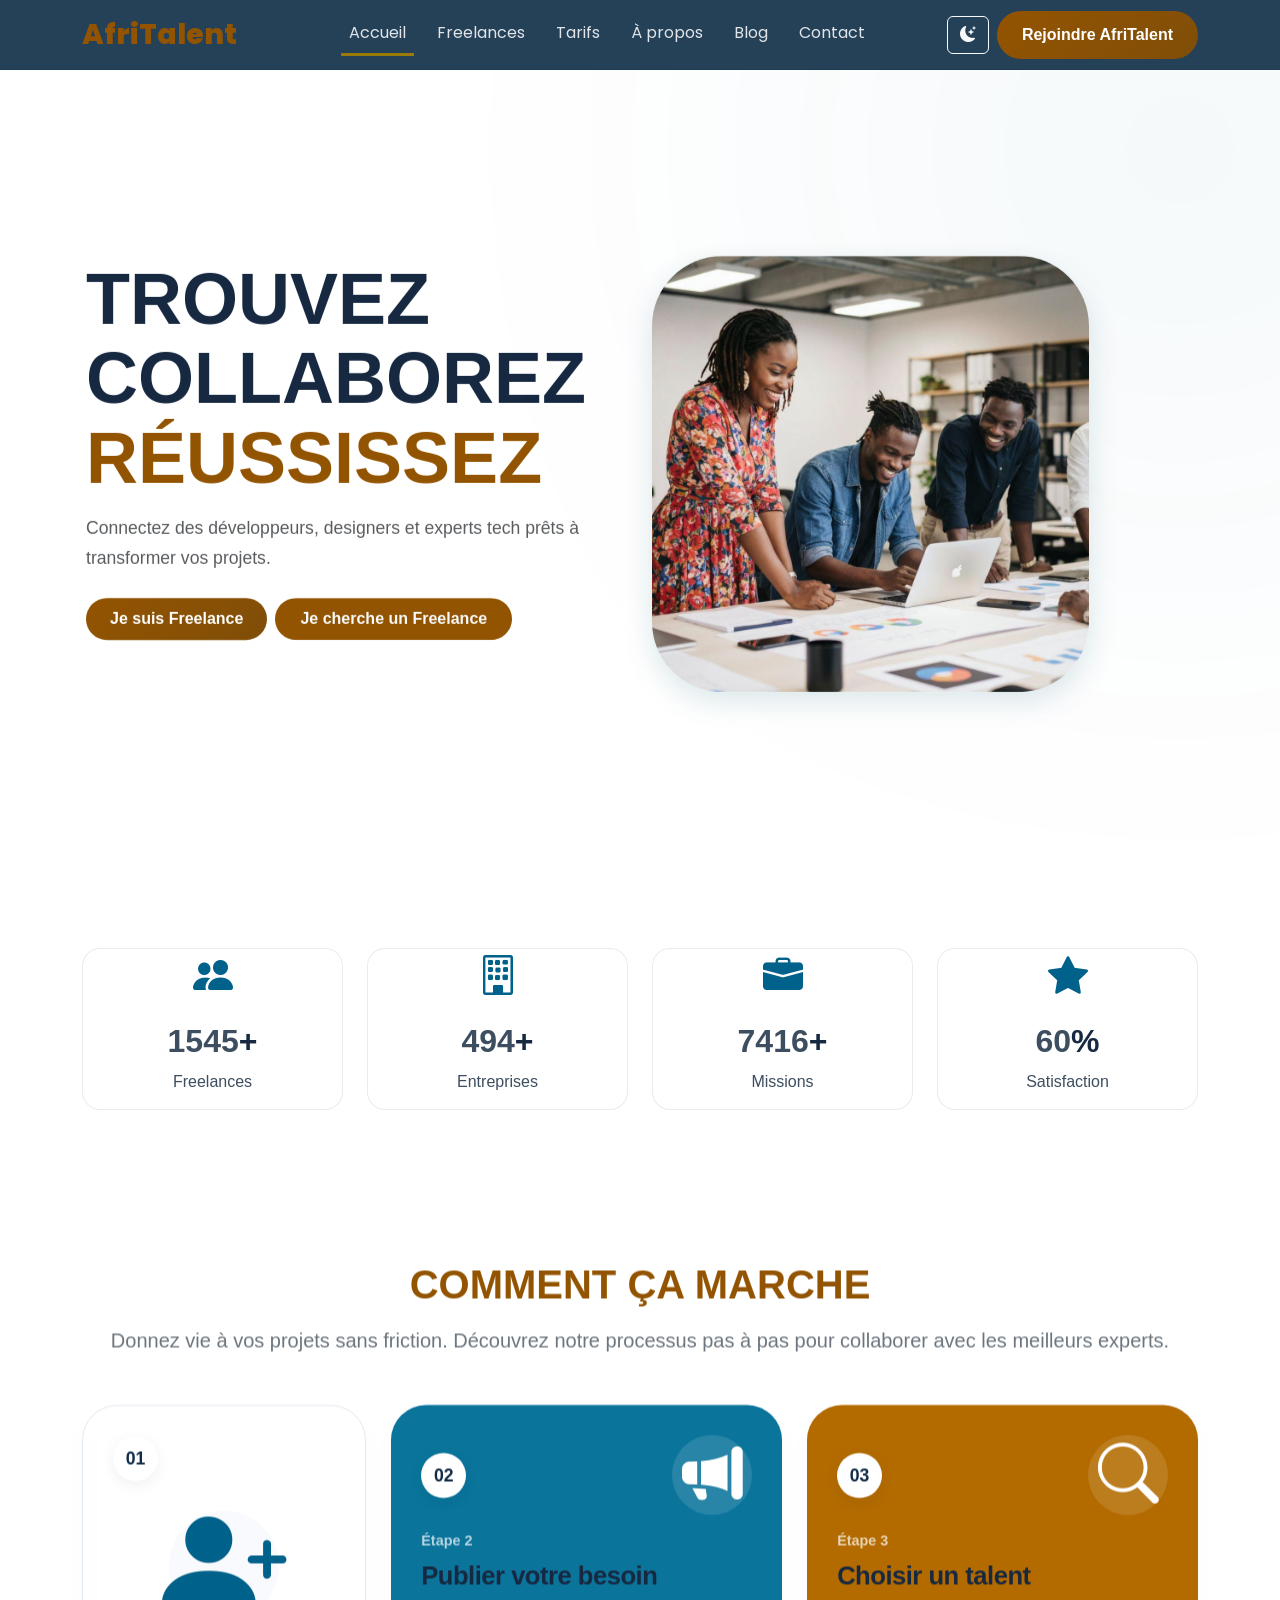
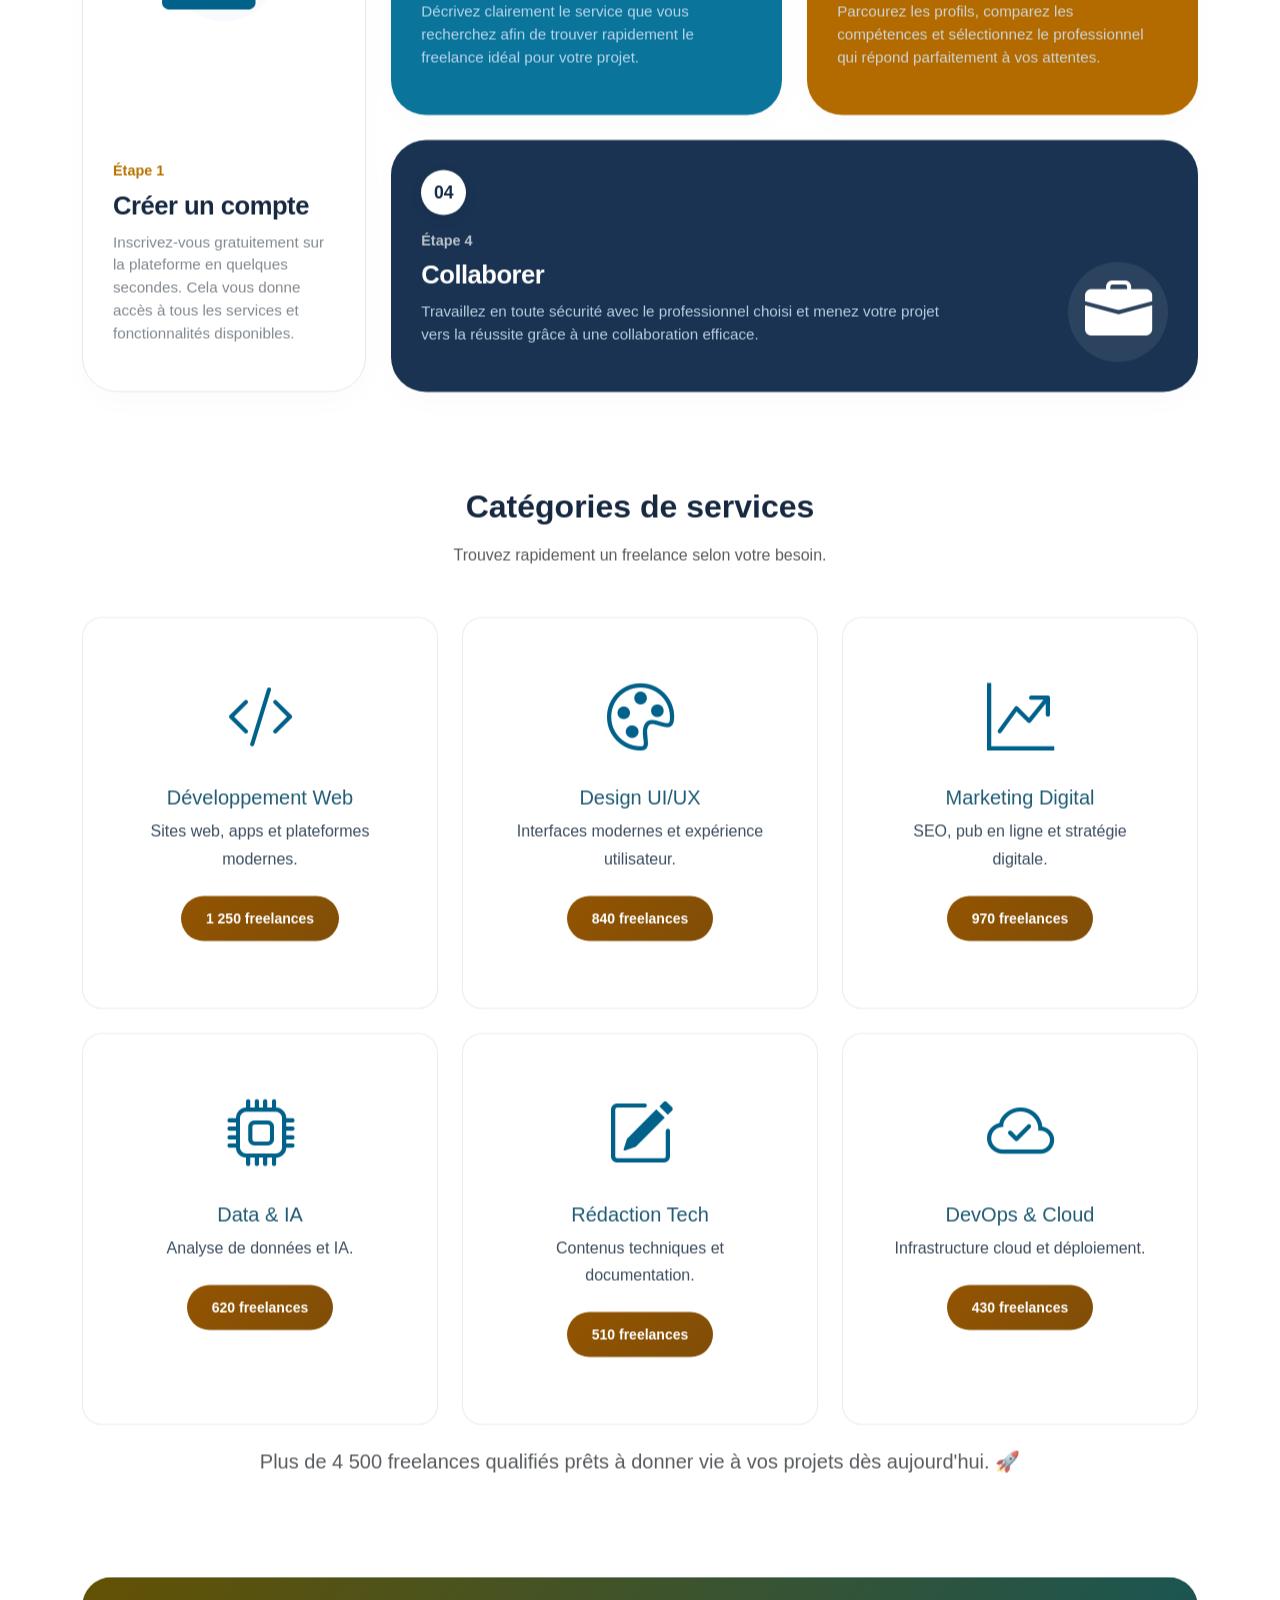
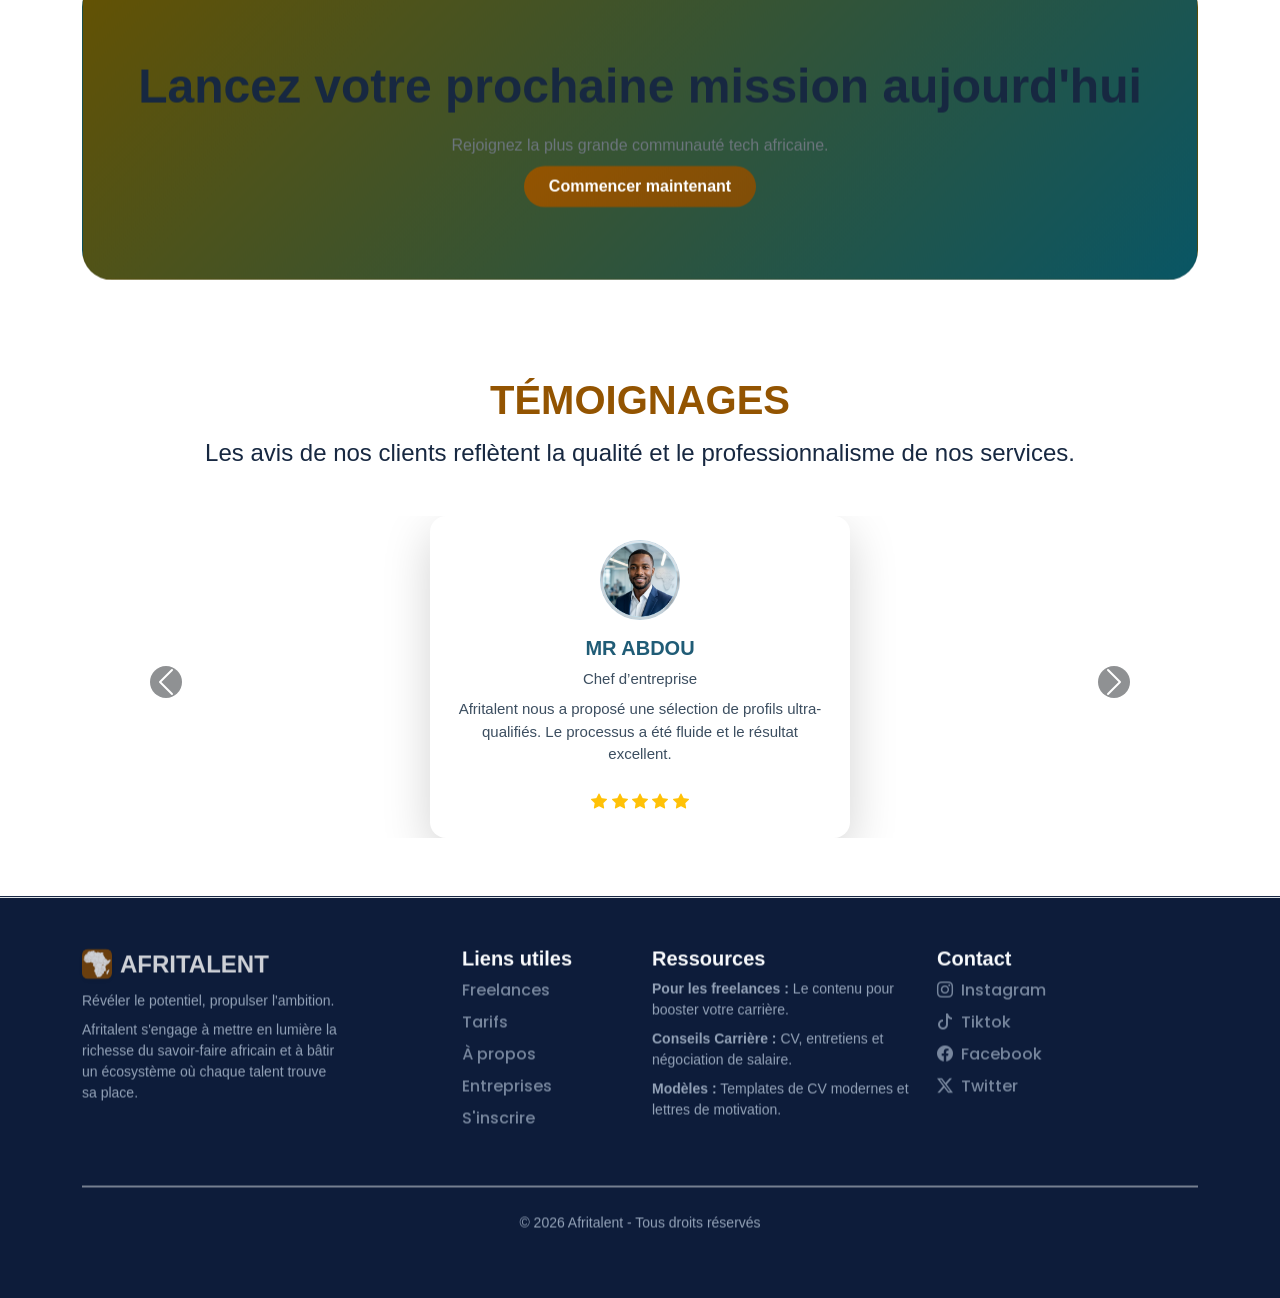
==== commit e173eb2a: ": Déploiement : GitHub Pages activé, README finalisé et présentation PowerPoint ajoutée" ====
--- a/index.html
+++ b/index.html
@@ -31,11 +31,11 @@
 
             <ul class="navbar-nav mx-auto">
 
-                <li class="nav-item"><a class="nav-link" href="index.html">Accueil</a></li>
+                <li class="nav-item"><a class="nav-link active" href="index.html">Accueil</a></li>
                 <li class="nav-item"><a class="nav-link" href="freelances.html">Freelances</a></li>
                 <li class="nav-item"><a class="nav-link" href="tarif.html">Tarifs</a></li>
                 <li class="nav-item"><a class="nav-link" href="about.html">À propos</a></li>
-                <li class="nav-item"><a class="nav-link" href="contact.html">Blog</a></li>
+                <li class="nav-item" ><a class="nav-link " href="contact.html#localisation">Blog</a></li>
                 <li class="nav-item"><a class="nav-link" href="contact.html">Contact</a></li>
 
             </ul>
@@ -77,9 +77,10 @@
                           <button class="btn btn-gold py-2 px-4">
                                Je suis Freelance
                              </button>
-                       <button class="btn fw-bold  jecher py-2 px-4">
-                        Je cherche un Freelance
-                           </button>
+                                <a href=" freelances.html" > <button class="btn fw-bold  jecher py-2 px-4">
+                                  Je cherche un Freelance
+                                 </button> 
+                                </a>
                          </div>
              </div>
 
@@ -212,7 +213,7 @@
                 <div class="card-body-content step4-flex">
                     <div class="text-area">
                         <span class="step-title">Étape 4</span>
-                        <h3>Collaborer</h3>
+                        <h3 class="text-white">Collaborer</h3>
                         <p>
                             Travaillez en toute sécurité avec le professionnel choisi et menez votre projet vers la réussite grâce à une collaboration efficace.
                         </p>
@@ -360,9 +361,9 @@
       </div>
        
     </div>
-     <h2 class="text-center mt-4">
+         <h5 class="text-center mt-4 text-muted">
             Plus de 4 500 freelances qualifiés prêts à donner vie à vos projets dès aujourd'hui. 🚀
-        <h2>
+        </h5>
   </div>
  </section>
 
@@ -381,10 +382,9 @@
             Rejoignez la plus grande communauté tech africaine.
         </p>
 
-        <button class="btn-gold mt-4">
-            Commencer maintenant
-        </button>
-
+             <a href="contact.html" class="btn-gold mt-4">
+                  Commencer maintenant
+               </a>
     </div>
 
  </section>
@@ -463,7 +463,7 @@
             <h5 class="fw-bold">NASIR</h5>
             <p class="small mb-2">Freelance</p>
 
-            <p class="small">
+            <p class="small text-muted">
               Une plateforme qui connecte vraiment les talents africains au marché global.
             </p>
 
--- a/css/style.css
+++ b/css/style.css
@@ -87,6 +87,7 @@
     font-weight:700; /* texte gras */
     transition:.3s; /* animation */
 }
+
 
 /* effet quand on passe la souris */
 .btn-gold:hover{
@@ -1425,3 +1426,9 @@
         width: 250px;
     }
 }
+
+
+.navbar a.active {
+  border-bottom: 3px solid #9a7a06; /* Ligne bleue sous le texte */
+ 
+}
